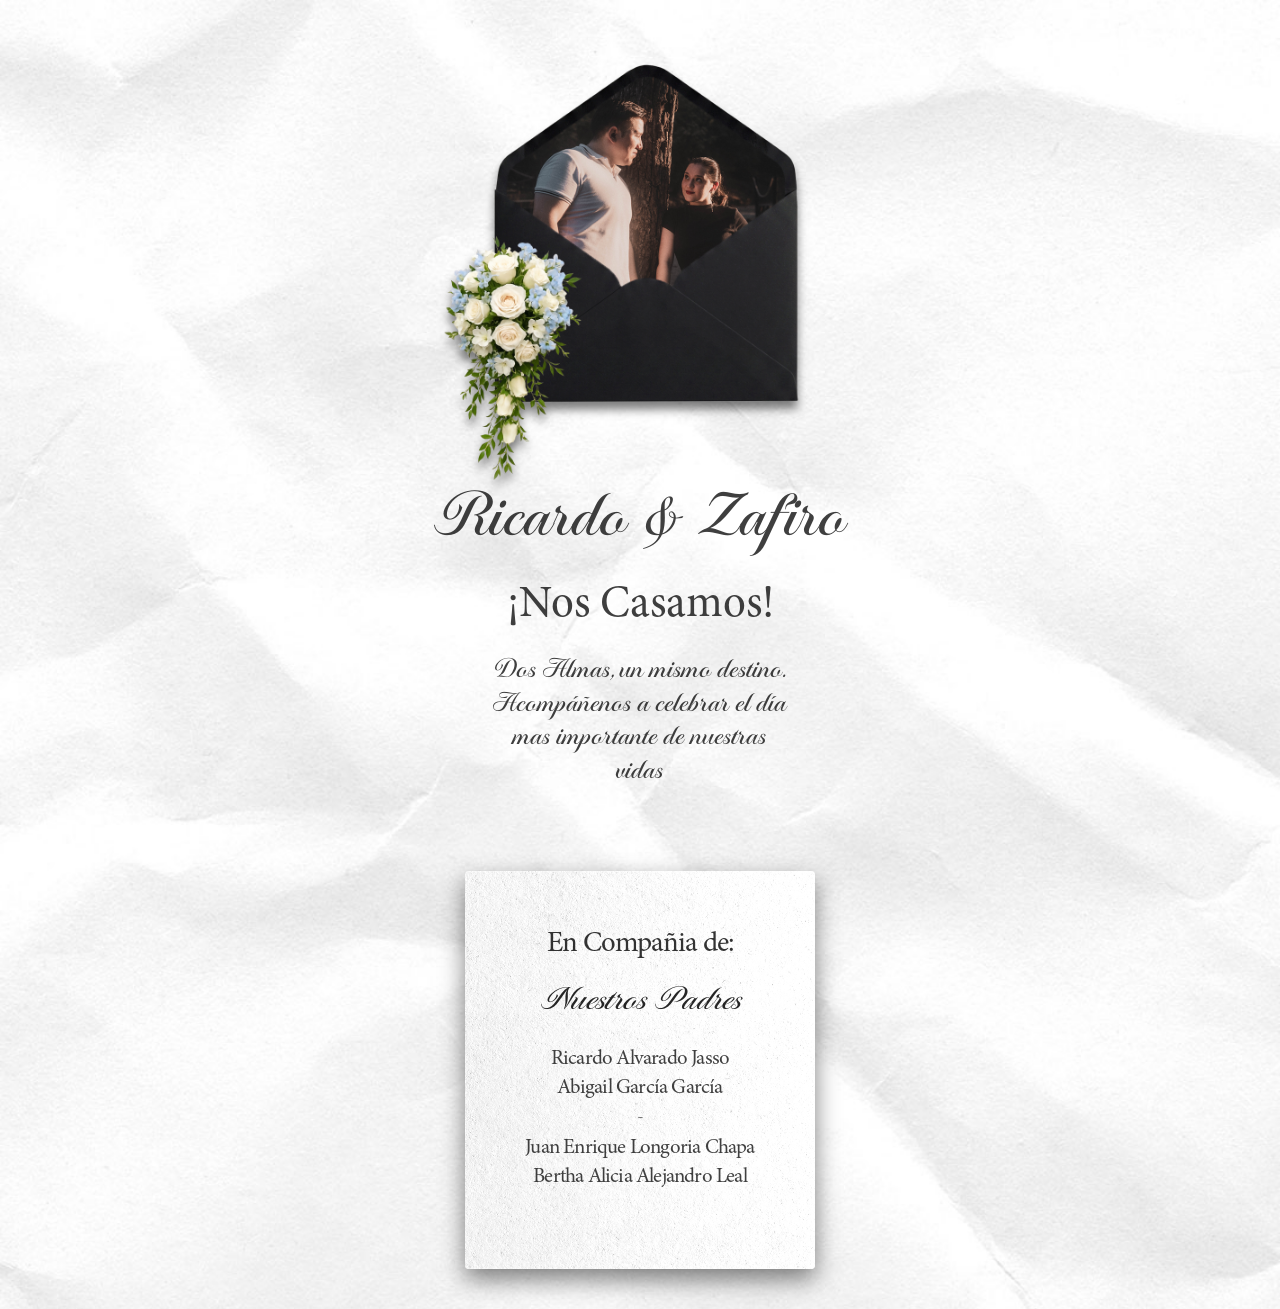
==== invitation.html @ c0afb512 "Made the page private" ====
<!DOCTYPE html>
<html lang="es">
<head>
    <meta charset="UTF-8">
    <meta name="viewport" content="width=device-width, initial-scale=1.0">
    <meta name="robots" content="noindex, nofollow">
    <title>Ricardo & Zafiro | ¡Nos Casamos!</title>
    <link rel="preconnect" href="https://fonts.googleapis.com">
    <link rel="preconnect" href="https://fonts.gstatic.com" crossorigin>
    <link href="https://fonts.googleapis.com/css2?family=Great+Vibes&family=Montserrat:wght@300;400;600&family=Playfair+Display:ital,wght@0,400;0,600;1,400&display=swap" rel="stylesheet">
    <link rel="stylesheet" href="css/style.css">
</head>
<body>

    <!-- Intro -->
    <header class="hero-section">
		<img src="assets/01_envelope.png" alt="Invitación Ricardo y Zafiro" class="envelope-img">
        </header>

    <section class="intro-section">
        <h1 class="script-title">Ricardo & Zafiro</h1>
        <h2 class="serif-subtitle">¡Nos Casamos!</h2>
        <p class="body-text">Dos Almas, un mismo destino.<br>Acompáñenos a celebrar el día<br> mas importante de nuestras<br> vidas</p>
    </section>

    <!-- Padres -->
    <div class="info-card">
        <span class="card-intro">En Compañia de:</span>
        <h3 class="card-parents-heading">Nuestros Padres</h3>
        
        <p class="card-parents-names">
            Ricardo Alvarado Jasso<br>
            Abigail García García
        </p>
        
        <div class="card-divider">-</div>
        
        <p class="card-parents-names">
            Juan Enrique Longoria Chapa<br>
            Bertha Alicia Alejandro Leal
        </p>
    </div>

</body>
</html>
---- css/style.css ----
@charset "utf-8";
/* CSS Document */
/* --- CUSTOM FONT DECLARATIONS --- */
@font-face {
    font-family: 'WeddingRegular';
    src: url('../fonts/MinionPro-Regular.otf') format('opentype');
    font-weight: normal;
    font-style: normal;
}

@font-face {
    font-family: 'WeddingCursive';
    src: url('../fonts/Runethia.otf') format('opentype');
    font-weight: normal;
    font-style: normal;
}
/* --- 1. GLOBAL RESET & BASE STYLES --- */
* {
    margin: 0;
    padding: 0;
    box-sizing: border-box;
}

body {
    /* Fallback color matching the bottom of your texture, just in case the text goes longer than 9600px */
    background-color: #f9f9f9; 
    
    /* The path to your massive texture image */
    background-image: url('../assets/bg-texture.jpg'); 
    
    /* Starts the image at the very top center of the screen */
    background-position: top center; 
    
    /* Prevents the image from tiling */
    background-repeat: no-repeat;
    
    /* CRUCIAL: Forces the image to exactly match the width of the phone/browser, letting the 9600px height scale proportionally down the page */
    background-size: 100% auto; 
    
    color: #000000;
    font-family: 'Montserrat', sans-serif;
    -webkit-font-smoothing: antialiased;
    -moz-osx-font-smoothing: grayscale;
    line-height: 1.6;
    overflow-x: hidden;
}

/* --- 2. TYPOGRAPHY HOOKS --- */
.script-title { /* Ricardo & Zafiro */
    font-family: 'WeddingCursive', cursive;
	/* 1. FLUID TYPOGRAPHY: Minimum 1.8rem for mobile, hits ~3.5rem on standard screens, maxes at 4.5rem */
    font-size: clamp(3rem, 5.5vw, 3.5rem);
    /* 2. FORCE SINGLE LINE: Prevents wrapping */
    white-space: nowrap;
    font-weight: 400;
    text-align: center;
    margin-top: -10px;
    margin-bottom: 5px;
	/* Layering safety: ensures the text stays on top of the image container */
    position: relative;
    z-index: 10;
	opacity: 0.75;
}

.serif-subtitle { /* Nos casamos */
    font-family: 'WeddingRegular', serif;
	/* FLUID TYPOGRAPHY: Minimum 1.2rem for mobile, hits ~2.8rem on standard screens, maxes at 3.8rem */
    font-size: clamp(2.3rem, 4.4vw, 2.8rem);
    /* FORCE SINGLE LINE */
    white-space: nowrap;
    font-style: normal;
    font-weight: 400;
    text-align: center;
	margin-top: -5px;
    margin-bottom: 15px;
	opacity: 0.75;
}

.body-text { /* Frase */
    font-family: 'WeddingCursive', cursive;
    
    /* FLUID TYPOGRAPHY: Minimum 1rem for mobile, hits ~1.5rem on standard screens, maxes at 2rem */
    font-size: clamp(1.5rem, 2.4vw, 1.5rem);
    font-weight: 300;
    text-align: center;
    max-width: 90%;
    margin: 0 auto 20px auto;
    opacity: 0.75;
    
    /* Controls the vertical space between your jump lines */
    line-height: 1.4; 
}

/* --- 3. HERO SECTION & ENVELOPE STYLES --- */
.hero-section {
    width: 100%;
    display: flex;
    justify-content: center; /* Centers the image horizontally */
    align-items: center;
    padding-top: 40px;      /* Gives it some breathing room from the top of the screen */
    padding-bottom: 0px;
}


.envelope-img {
    width: 100%;             /* Keeps it perfectly proportional on mobile screens */
    max-width: 450px;       /* Prevents it from getting too massive on desktop screens */
    height: auto;           /* Maintains the aspect ratio so it doesn't distort */
    display: block;
    
    /* Subtle shadow to give it depth against your textured background */
    filter: drop-shadow(0px 8px 5px rgba(0, 0, 0, .50)); 
}

/* --- 4. DETAILS CARD STYLES --- */
.info-card {
    /* 1. RESPONSIVE BINDING & CEILING */
    width: 80%;
    max-width: 350px; /* Caps the width on desktop so it never upscales */
    margin: 80px auto 40px auto;
    /* 2. PROPORTIONAL SCALE DOWN: Uses the exact 693x784 image dimensions */
    aspect-ratio: 693 / 784;
    /* Layout alignment */
    display: flex;
    flex-direction: column;
    justify-content: center;
    align-items: center;
    /* Responsive padding so text has breathing room as the box shrinks */
    padding: 6%; 
    box-sizing: border-box;

    /* Background Texture Setup */
    background-image: url('../assets/text_square_01.jpg');
    background-size: cover; /* Ensures the texture fits entirely without cropping */
    background-repeat: no-repeat;
    background-position: center;
    
    /* Subtle aesthetics */
    border-radius: 4px;
    box-shadow: 0px 10px 25px rgba(0, 0, 0, .50);
}

/* "En Compañia de:" */
.card-intro {
    font-family: 'WeddingRegular', serif;
    font-size: clamp(1.7rem, 3.5vw, 1.8rem);
    white-space: nowrap;
    color: rgba(0, 0, 0, 0.8);
    margin-top: -25px;
    margin-bottom: 12px;
    letter-spacing: -1px;
}

/* "Nuestros Padres" */
.card-parents-heading {
    font-family: 'WeddingCursive', cursive;
    font-size: clamp(1.7rem, 4vw, 1.8rem);
    white-space: nowrap;
    font-weight: 400;
    font-style: italic;
    color: rgba(0, 0, 0, 0.85);
    margin-top: 0;
    margin-bottom: 18px;
}

/* The Names */
.card-parents-names {
    font-family: 'WeddingRegular', serif;
    font-size: clamp(1.2rem, 2.2vw, 1.3rem);
    white-space: nowrap;
    font-weight: 400;
    text-align: center;
    line-height: 1.4;
    color: rgba(0, 0, 0, 0.75);
    margin: 0;
    letter-spacing: -.8px;
}

/* The Subtle Divider Dash "-" */
.card-divider {
    font-family: 'WeddingRegular', serif;
    font-size: 1.2rem;
    color: rgba(0, 0, 0, 0.5);
    margin: 0px 0;
    letter-spacing: -.8px;
}
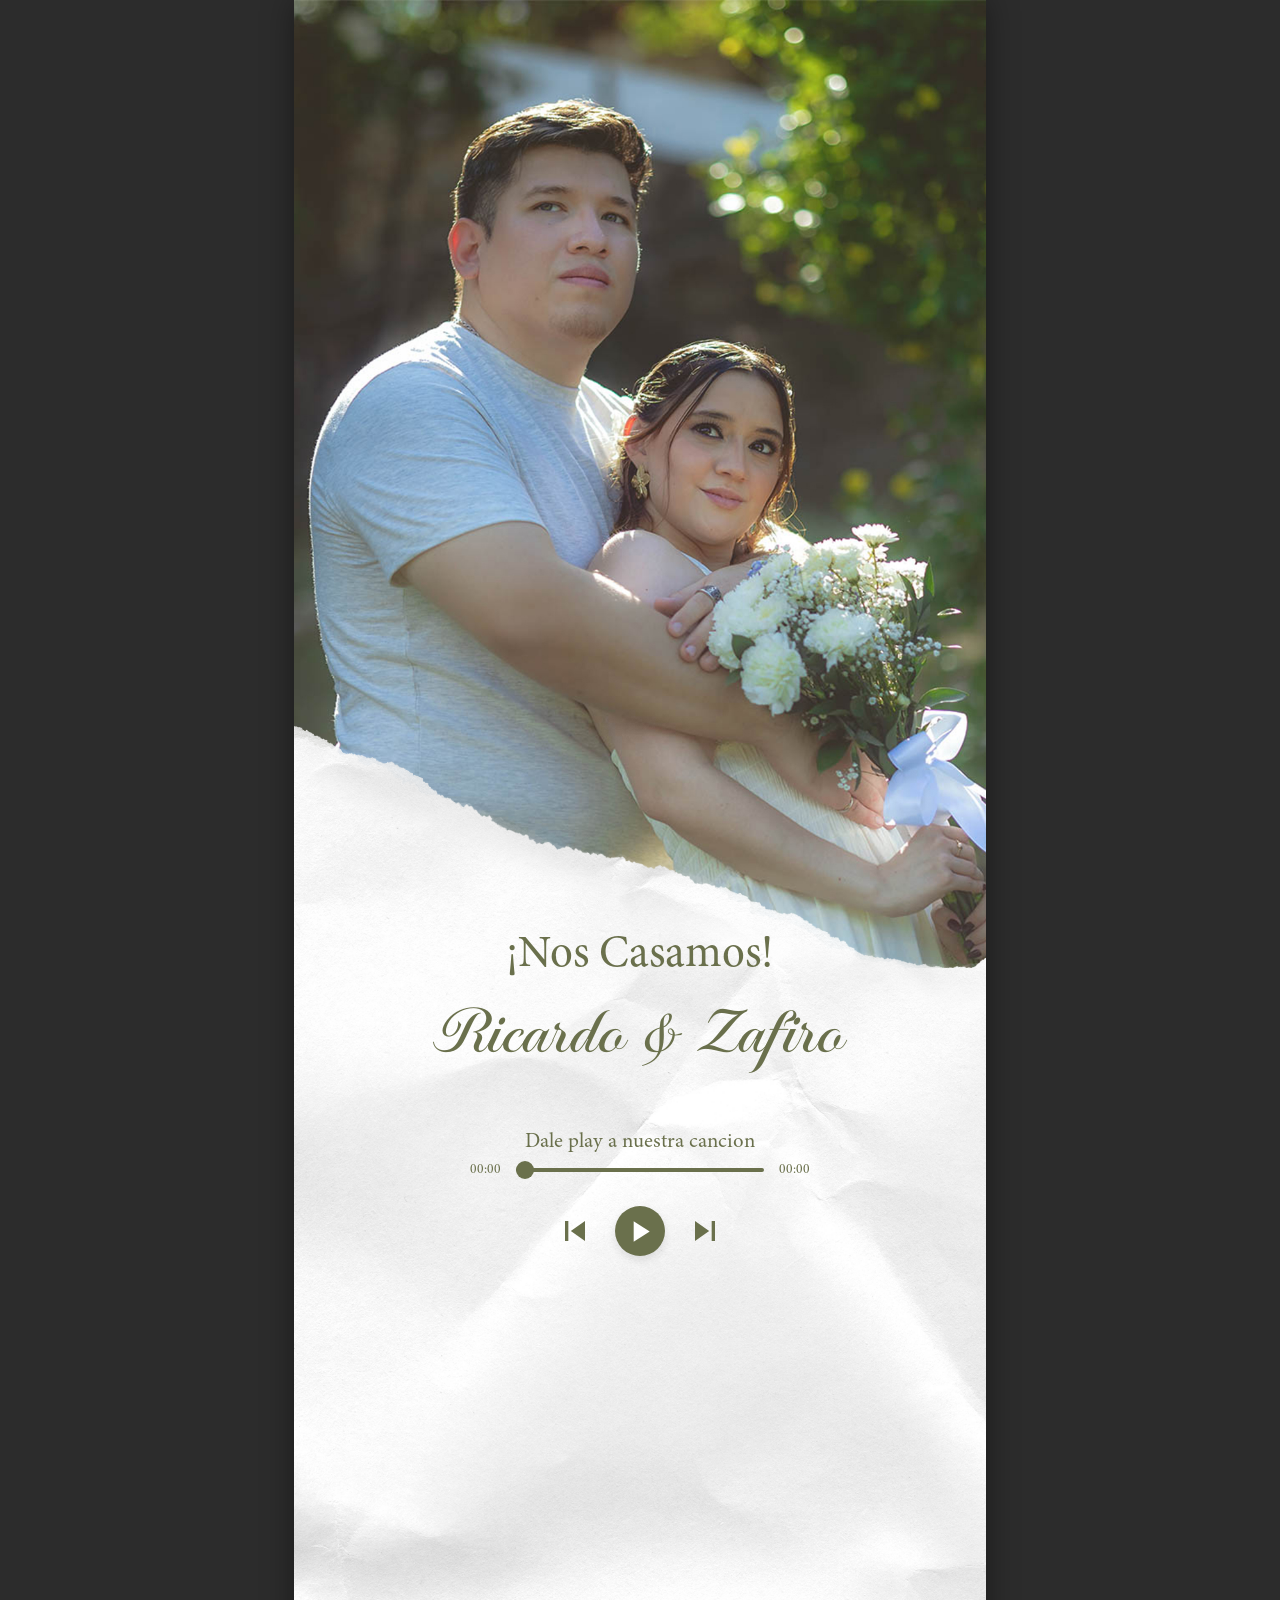
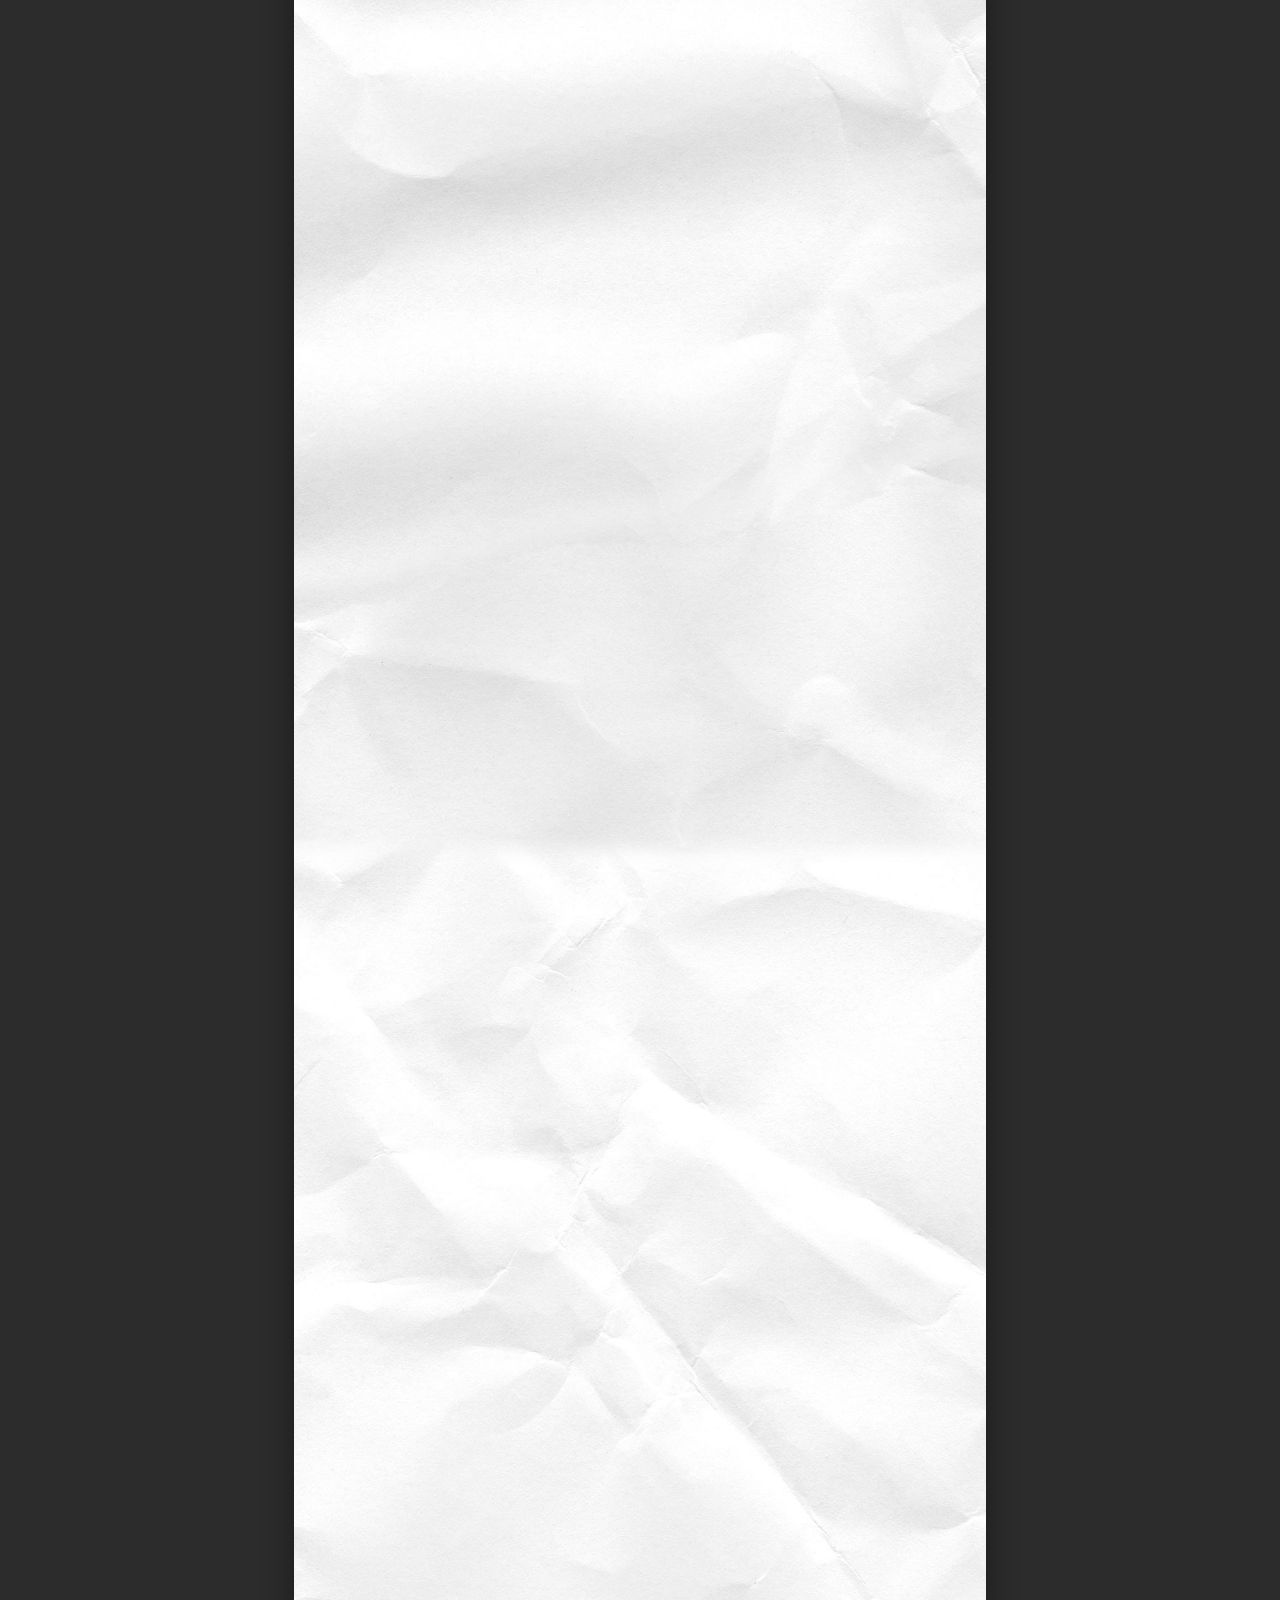
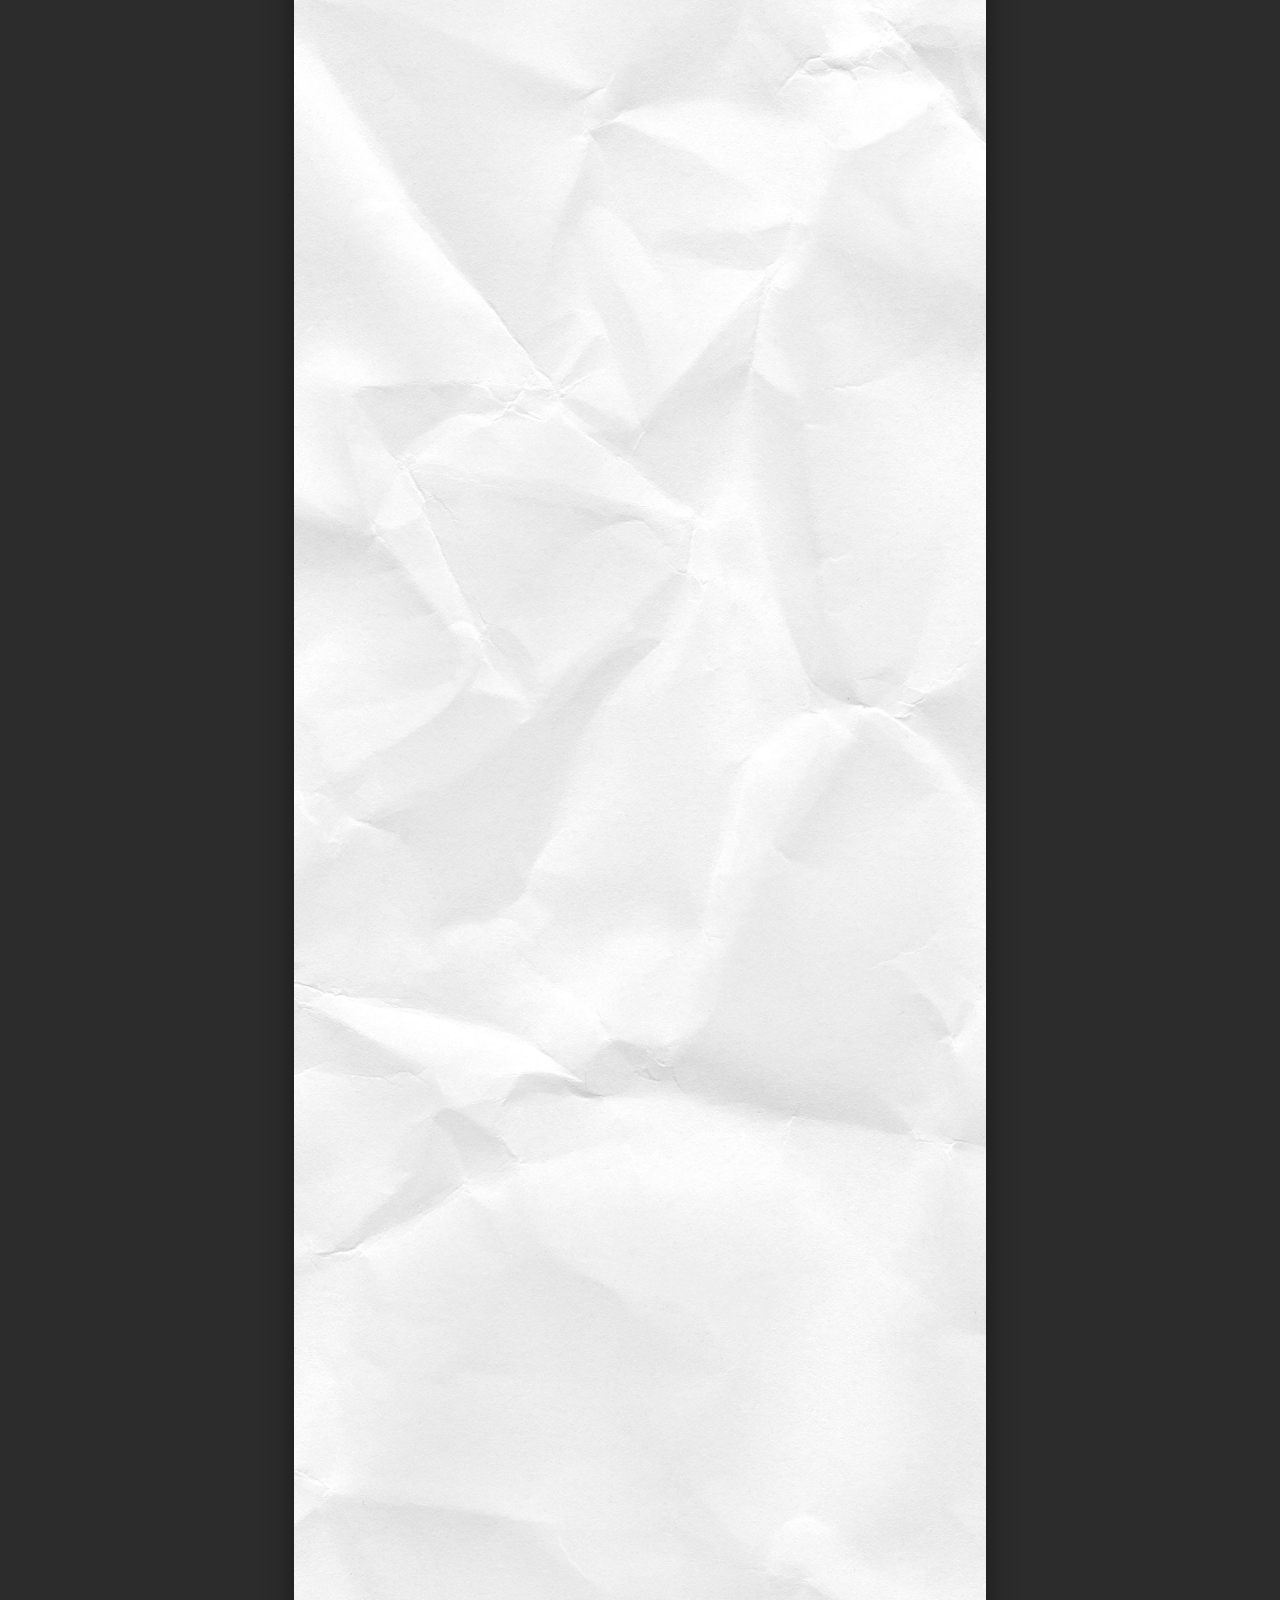
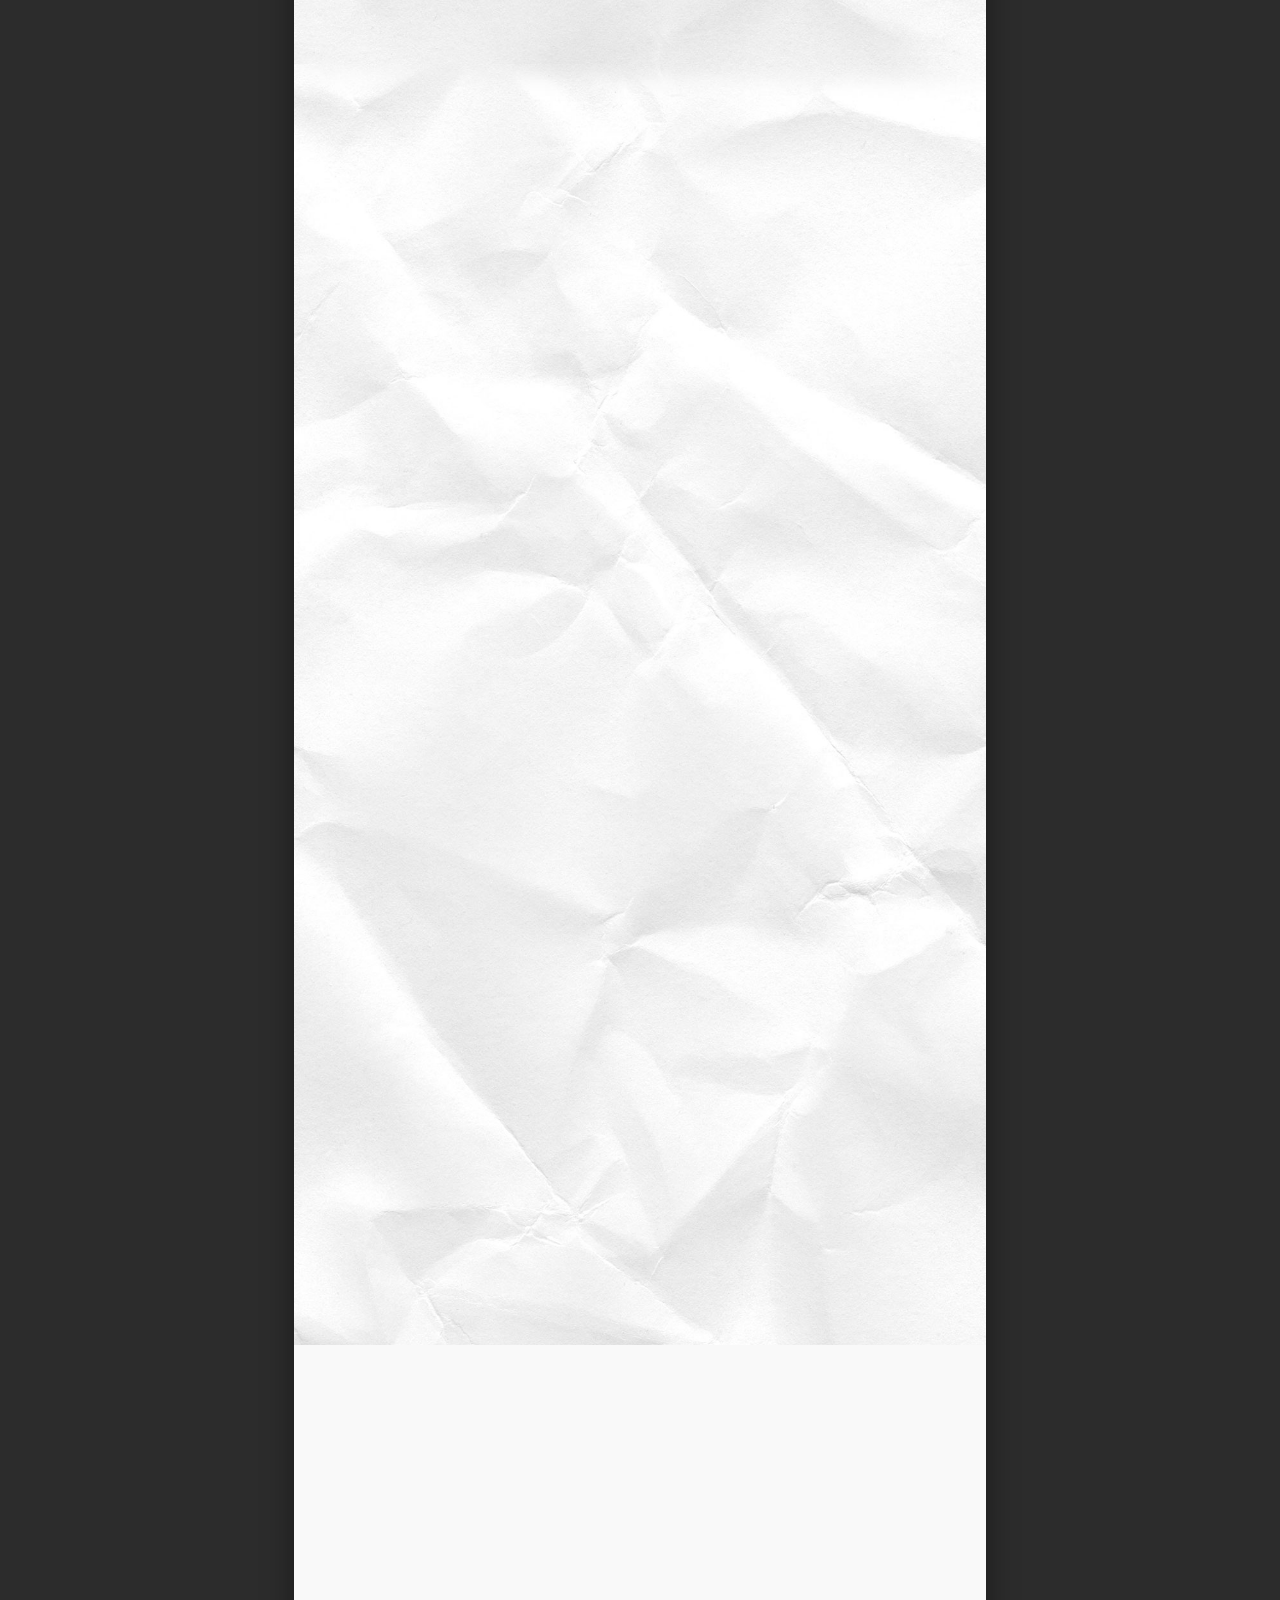
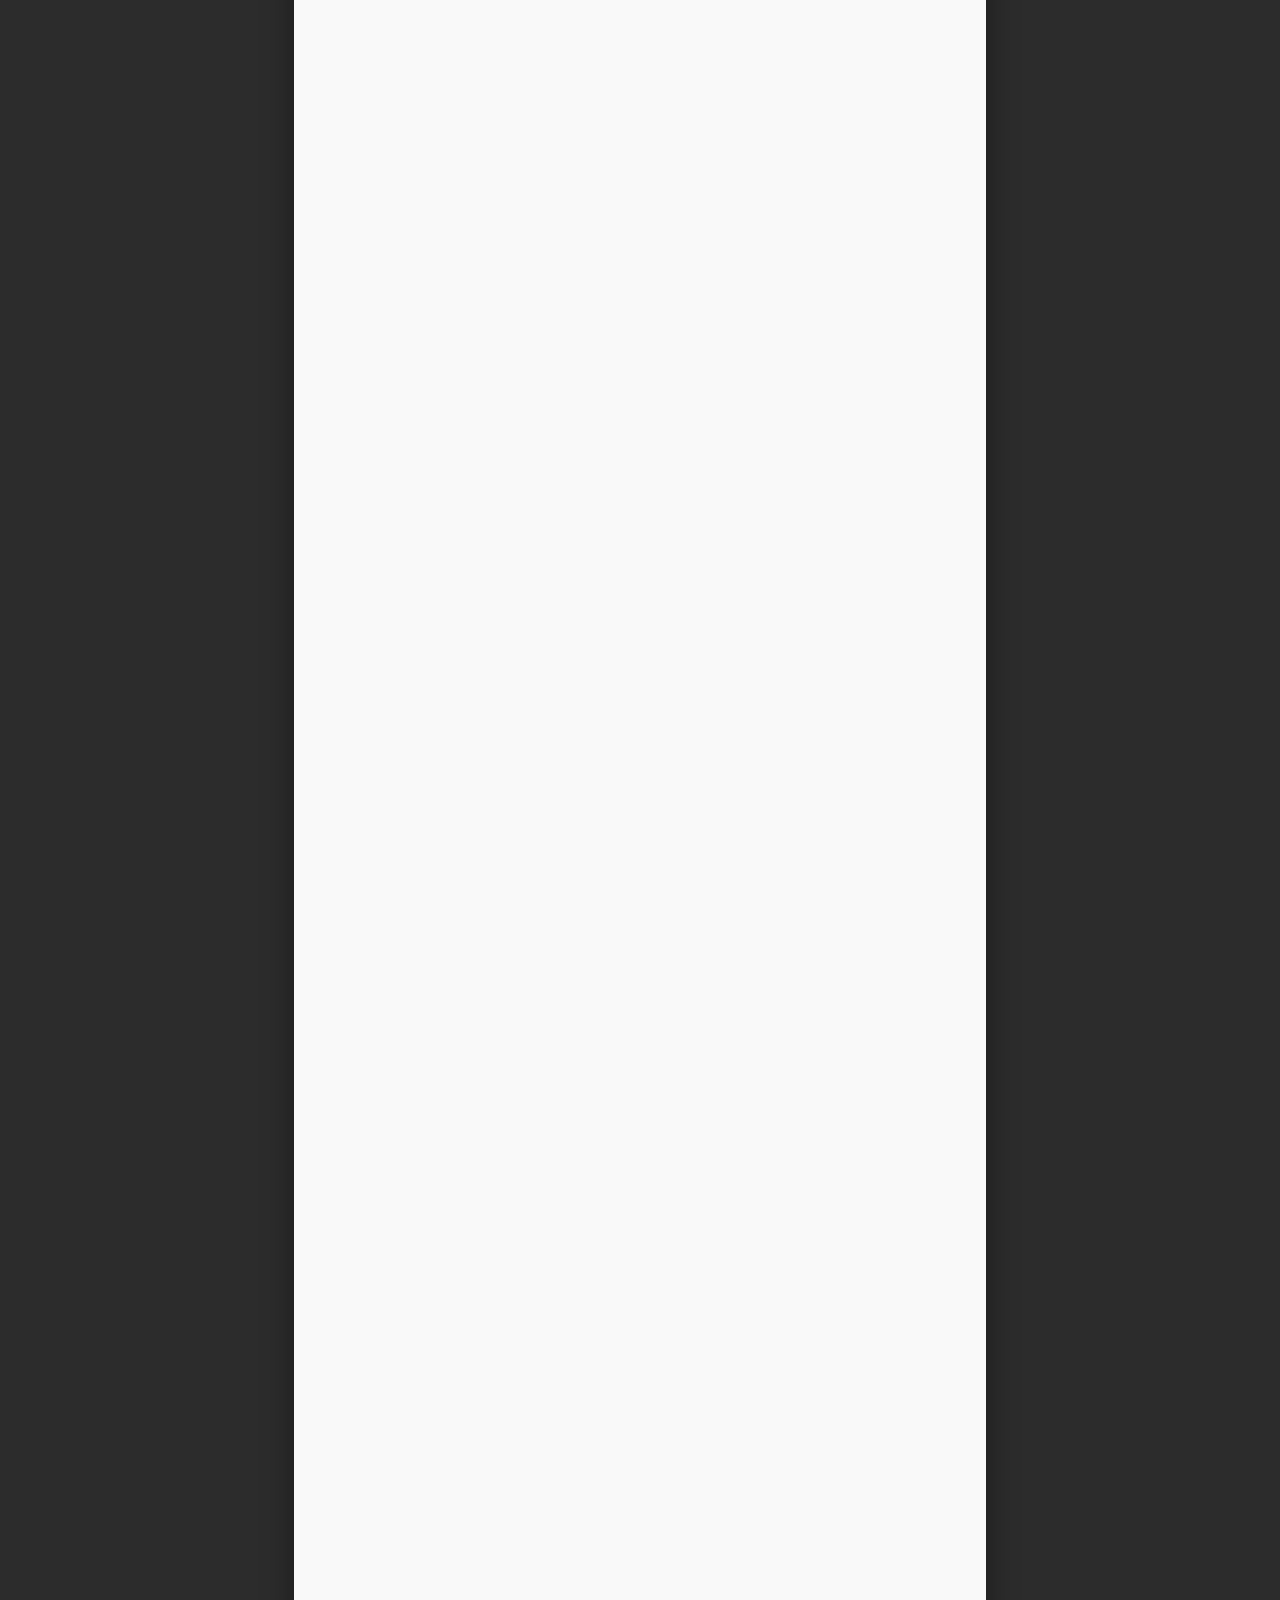
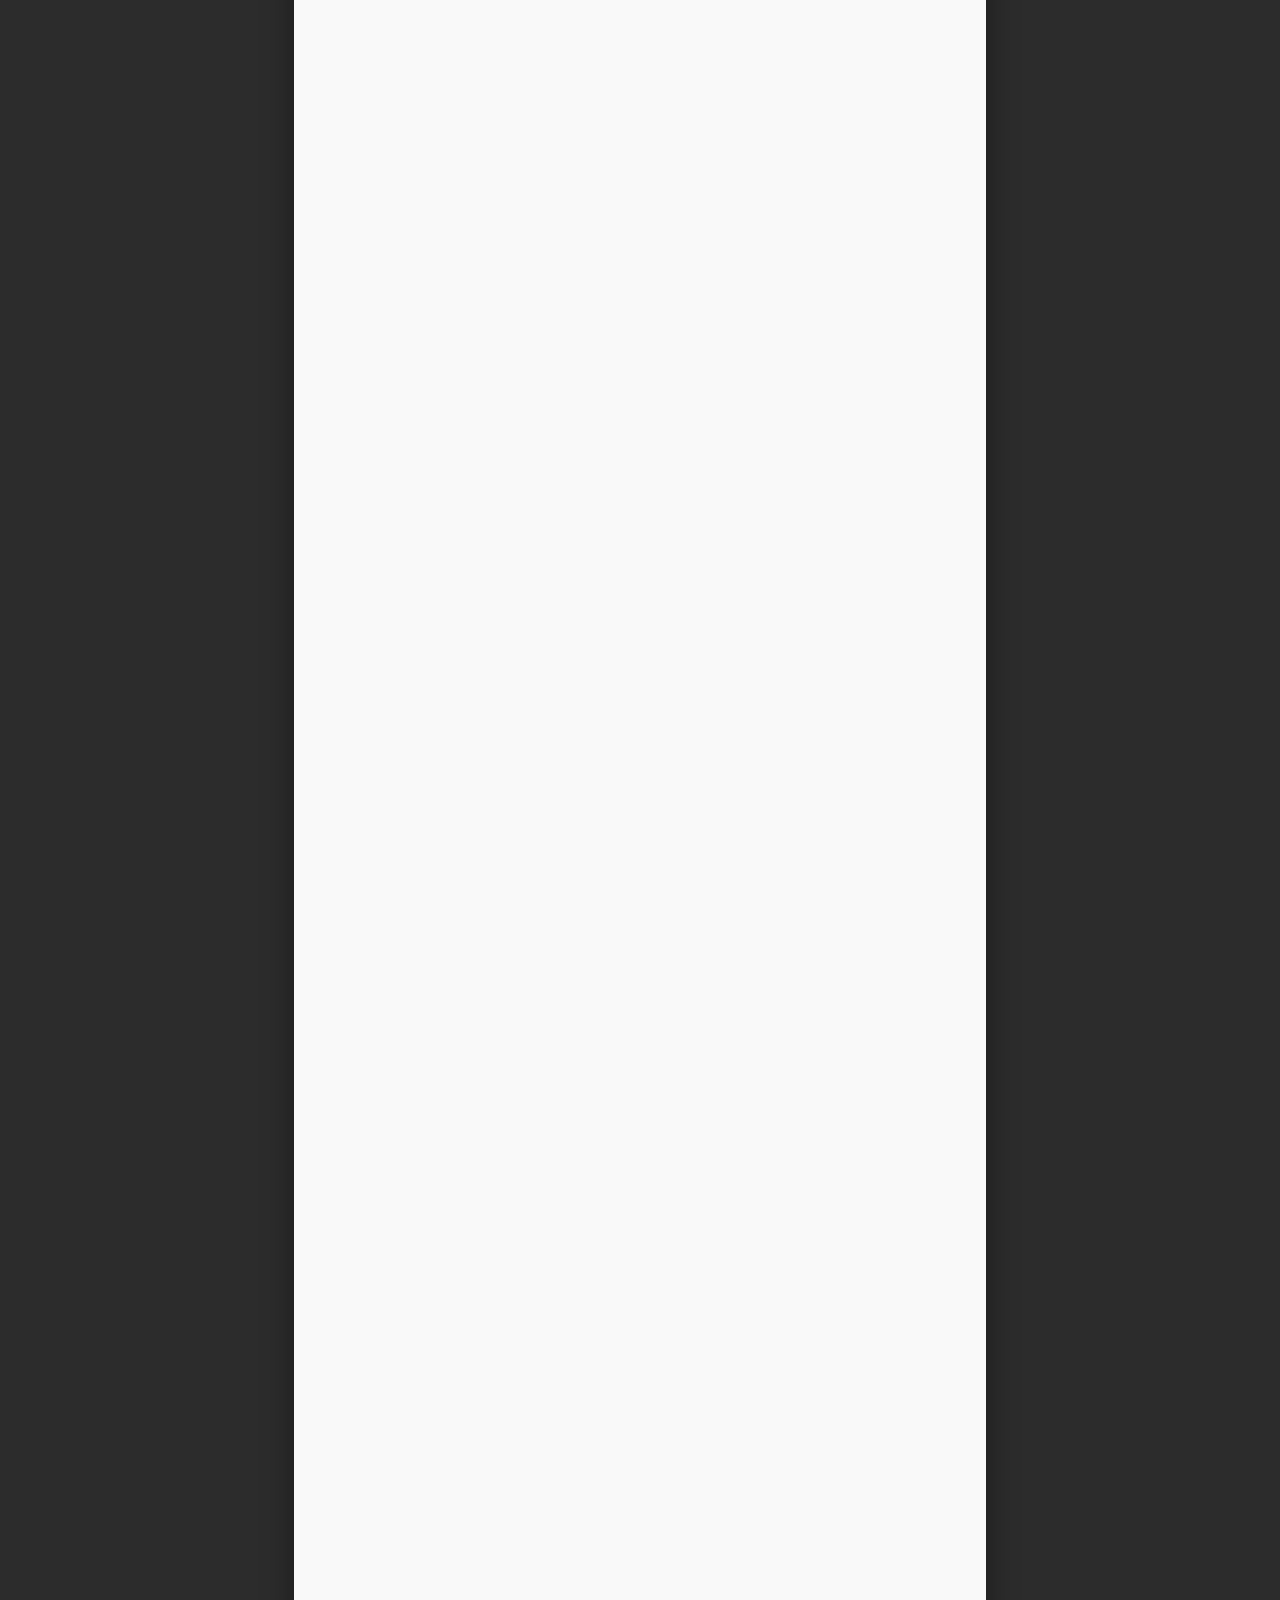
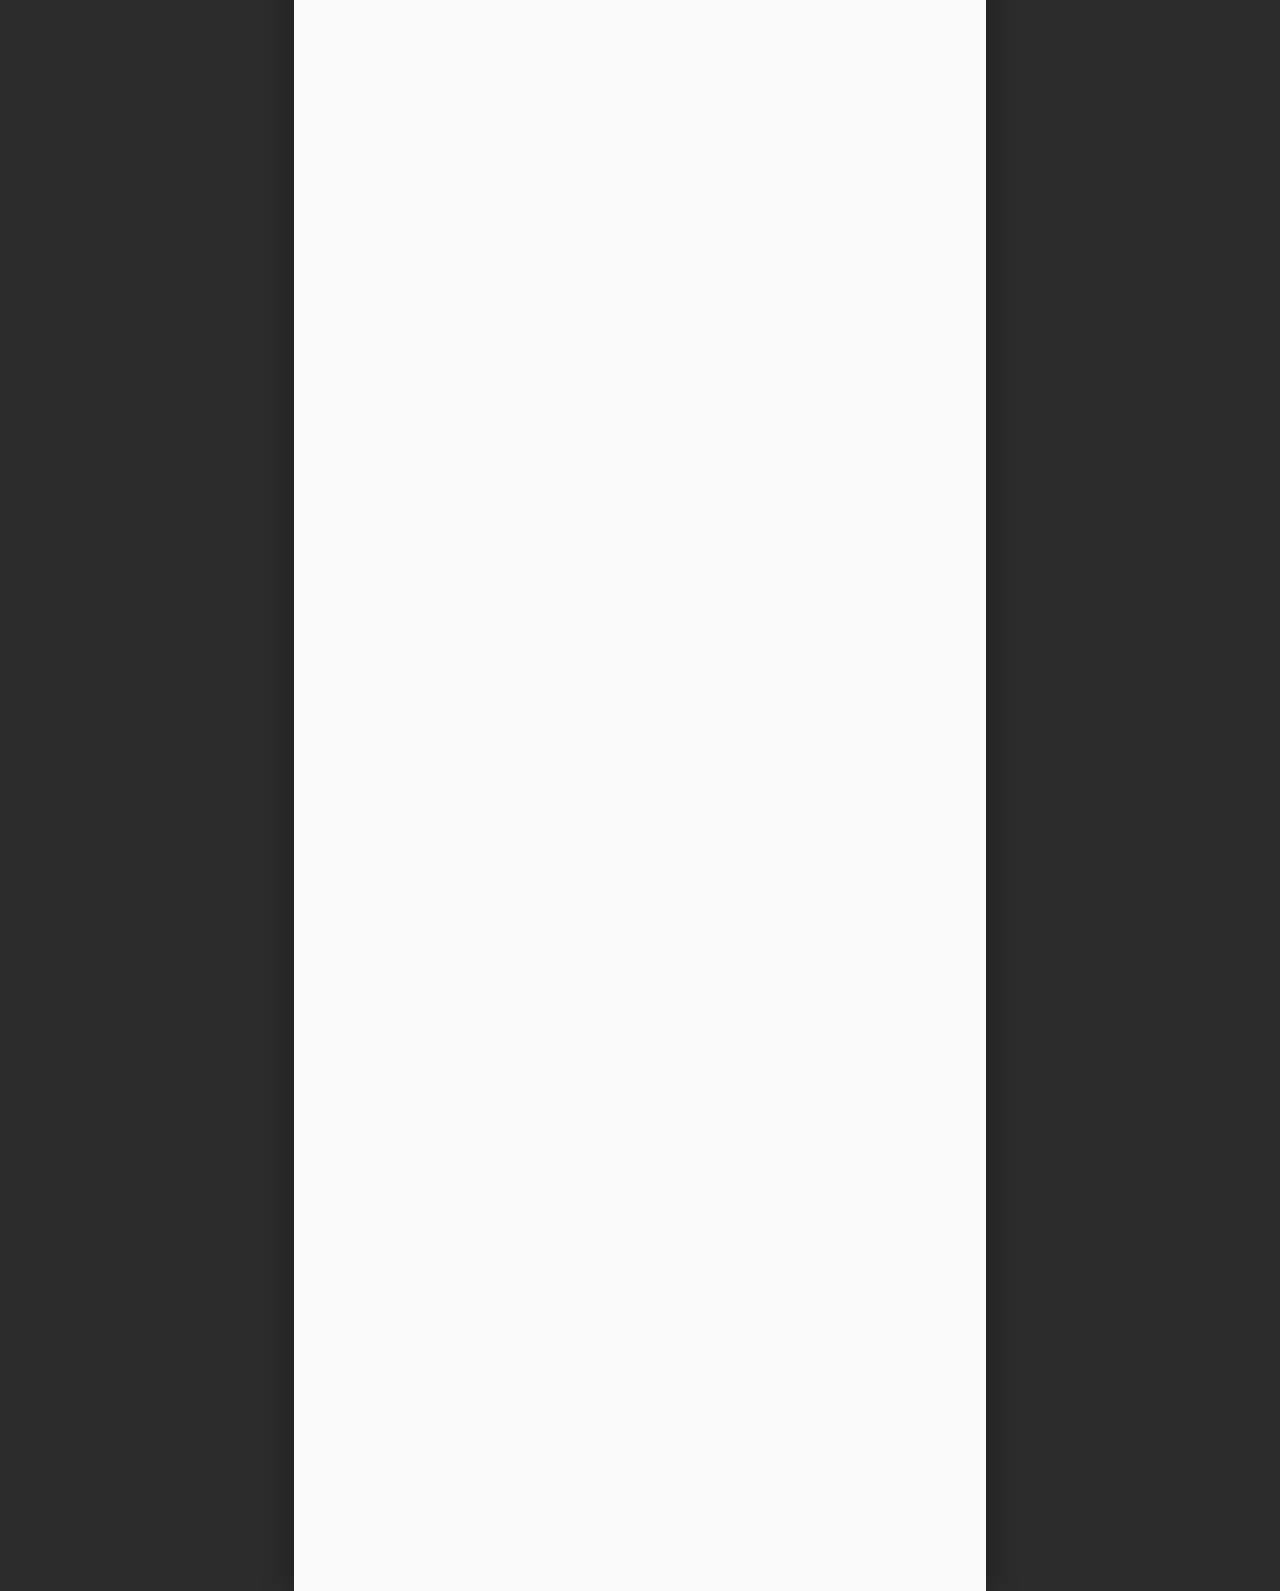
==== commit f0bd8556: "Add custom interactive music player and updated layout styles" ====
--- a/invitation.html
+++ b/invitation.html
@@ -14,32 +14,47 @@
 
     <!-- Intro -->
     <header class="hero-section">
-		<img src="assets/01_envelope.png" alt="Invitación Ricardo y Zafiro" class="envelope-img">
-        </header>
+		<img src="assets/01_US_Foto1.jpg" alt="Ricardo y Zafiro" class="usfoto-img">
+        <img src="assets/02_1st_tear.webp" class="tear-img">
+    </header>
 
     <section class="intro-section">
+        <h2 class="serif-subtitle">¡Nos Casamos!</h2>
         <h1 class="script-title">Ricardo & Zafiro</h1>
-        <h2 class="serif-subtitle">¡Nos Casamos!</h2>
-        <p class="body-text">Dos Almas, un mismo destino.<br>Acompáñenos a celebrar el día<br> mas importante de nuestras<br> vidas</p>
+        <!-- --- START MUSIC PLAYER --- -->
+        <div class="music-player">
+            <h4 class="player-title">Dale play a nuestra cancion</h4>
+            
+            <div class="progress-bar-container">
+                <span id="current-time">00:00</span>
+                <input type="range" id="seek-slider" max="100" value="0">
+                <span id="duration">00:00</span>
+            </div>
+
+            <div class="player-controls">
+                <!-- Left Icons -->
+                <span class="side-icon" id="prev-btn">
+                    <svg viewBox="0 0 24 24"><path d="M6 6h2v12H6zm3.5 6l8.5 6V6z"/></svg>
+                </span>
+                <!-- Center Play/Pause Button -->
+                <button id="play-pause-btn">
+                    <!-- Play Triangle -->
+                    <svg id="play-icon" viewBox="0 0 24 24"><path d="M8 5v14l11-7z"/></svg>
+                    <!-- Pause Bars (Hidden by default) -->
+                    <svg id="pause-icon" viewBox="0 0 24 24" style="display: none;"><path d="M6 19h4V5H6v14zm8-14v14h4V5h-4z"/></svg>
+                </button>
+                <!-- Right Icons -->
+                <span class="side-icon" id="next-btn">
+                    <svg viewBox="0 0 24 24"><path d="M6 18l8.5-6L6 6v12zM16 6v12h2V6h-2z"/></svg>
+                </span>
+            </div>
+            
+            <!-- The actual audio file (Hidden) -->
+            <!-- MAKE SURE TO CHANGE THE SRC TO YOUR ACTUAL MP3 FILE NAME -->
+            <audio id="wedding-song" src="assets/Tennessee_Whiskey.mp3" preload="metadata"></audio>
+        </div>
+        <!-- --- END MUSIC PLAYER --- -->
     </section>
-
-    <!-- Padres -->
-    <div class="info-card">
-        <span class="card-intro">En Compañia de:</span>
-        <h3 class="card-parents-heading">Nuestros Padres</h3>
-        
-        <p class="card-parents-names">
-            Ricardo Alvarado Jasso<br>
-            Abigail García García
-        </p>
-        
-        <div class="card-divider">-</div>
-        
-        <p class="card-parents-names">
-            Juan Enrique Longoria Chapa<br>
-            Bertha Alicia Alejandro Leal
-        </p>
-    </div>
-
+    <script src="js/player.js"></script>
 </body>
 </html>
--- a/css/style.css
+++ b/css/style.css
@@ -21,8 +21,24 @@
     box-sizing: border-box;
 }
 
+/* 1. The "desk" outside the invitation (visible only on desktop) */
+html {
+    /* A soft dark gray to make the bright invitation pop */
+    background-color: #2c2c2c; 
+}
+
 body {
-    /* Fallback color matching the bottom of your texture, just in case the text goes longer than 9600px */
+    /* -- NEW SIZING RESTRICTIONS -- */
+    width: 100%; 
+    max-width: 18.29cm; 
+    margin: 0 auto; 
+    min-height: 11191px; 
+    padding: 0;
+    /* Adds a sleek drop-shadow behind the invitation on desktop */
+    box-shadow: 0 0 30px rgba(0, 0, 0, 0.4); 
+
+    /* -- YOUR EXISTING STYLES -- */
+    /* Fallback color matching the bottom of your texture */
     background-color: #f9f9f9; 
     
     /* The path to your massive texture image */
@@ -34,7 +50,7 @@
     /* Prevents the image from tiling */
     background-repeat: no-repeat;
     
-    /* CRUCIAL: Forces the image to exactly match the width of the phone/browser, letting the 9600px height scale proportionally down the page */
+    /* CRUCIAL: Forces the image to exactly match the width, scaling the height */
     background-size: 100% auto; 
     
     color: #000000;
@@ -43,8 +59,25 @@
     -moz-osx-font-smoothing: grayscale;
     line-height: 1.6;
     overflow-x: hidden;
-}
-
+    position: relative;
+}
+
+.intro-section{
+    /* Breaks the text out of the normal layout */
+    position: absolute; 
+    
+    /* THE MAGIC NUMBER: Pushes the text exactly X pixels from the top of the page */
+    top: 925px; 
+    
+    /* Centers the block cleanly inside your 18.29cm layout */
+    left: 0;
+    width: 100%;
+    text-align: center;
+    color: #6a704c;
+    
+    /* Forces the text to render on top of the images */
+    z-index: 10; 
+}
 /* --- 2. TYPOGRAPHY HOOKS --- */
 .script-title { /* Ricardo & Zafiro */
     font-family: 'WeddingCursive', cursive;
@@ -59,7 +92,6 @@
 	/* Layering safety: ensures the text stays on top of the image container */
     position: relative;
     z-index: 10;
-	opacity: 0.75;
 }
 
 .serif-subtitle { /* Nos casamos */
@@ -73,114 +105,125 @@
     text-align: center;
 	margin-top: -5px;
     margin-bottom: 15px;
-	opacity: 0.75;
-}
-
-.body-text { /* Frase */
-    font-family: 'WeddingCursive', cursive;
-    
-    /* FLUID TYPOGRAPHY: Minimum 1rem for mobile, hits ~1.5rem on standard screens, maxes at 2rem */
-    font-size: clamp(1.5rem, 2.4vw, 1.5rem);
-    font-weight: 300;
-    text-align: center;
-    max-width: 90%;
-    margin: 0 auto 20px auto;
-    opacity: 0.75;
-    
-    /* Controls the vertical space between your jump lines */
-    line-height: 1.4; 
-}
-
+}
+
+.usfoto-img {
+    width: 100%; /* Forces the image to span the full 18.29cm width cleanly */
+    max-width: 100%;
+    height: auto;
+    display: block;
+    margin-top: 0; /* Forces the top of the photo to touch the absolute top edge */
+    padding-top: 0;
+    /* CRITICAL FOR OVERLAP: Creates a stacking context */
+    position: relative; 
+    /* Ensure this sits behind the overlap image */
+    z-index: 1;
+}  
 /* --- 3. HERO SECTION & ENVELOPE STYLES --- */
-.hero-section {
+.tear-img {
     width: 100%;
-    display: flex;
-    justify-content: center; /* Centers the image horizontally */
-    align-items: center;
-    padding-top: 40px;      /* Gives it some breathing room from the top of the screen */
-    padding-bottom: 0px;
-}
-
-
-.envelope-img {
-    width: 100%;             /* Keeps it perfectly proportional on mobile screens */
-    max-width: 450px;       /* Prevents it from getting too massive on desktop screens */
-    height: auto;           /* Maintains the aspect ratio so it doesn't distort */
+    max-width: 100%;
+    height: auto;
     display: block;
     
-    /* Subtle shadow to give it depth against your textured background */
-    filter: drop-shadow(0px 8px 5px rgba(0, 0, 0, .50)); 
-}
-
-/* --- 4. DETAILS CARD STYLES --- */
-.info-card {
-    /* 1. RESPONSIVE BINDING & CEILING */
-    width: 80%;
-    max-width: 350px; /* Caps the width on desktop so it never upscales */
-    margin: 80px auto 40px auto;
-    /* 2. PROPORTIONAL SCALE DOWN: Uses the exact 693x784 image dimensions */
-    aspect-ratio: 693 / 784;
-    /* Layout alignment */
-    display: flex;
-    flex-direction: column;
+    /* Keeps it in normal bounds, but pulls it UP by 100px */
+    margin-top: -250px; 
+    
+    /* Position relative allows z-index to place it IN FRONT */
+    position: relative; 
+    z-index: 2;
+} 
+
+/* --- MUSIC PLAYER STYLES --- */
+.music-player {
+    margin-top: 40px; /* Space between paragraph and player */
+    color: #6a704c; /* Olive green */
+    font-family: 'WeddingRegular', serif;
+}
+
+.player-title {
+    font-size: 1.3rem;
+    font-weight: 500;
+    margin-bottom: 0px;
+}
+
+/* The Timer and Progress Bar Row */
+.progress-bar-container {
+    display: flex;
+    align-items: center;
     justify-content: center;
-    align-items: center;
-    /* Responsive padding so text has breathing room as the box shrinks */
-    padding: 6%; 
-    box-sizing: border-box;
-
-    /* Background Texture Setup */
-    background-image: url('../assets/text_square_01.jpg');
-    background-size: cover; /* Ensures the texture fits entirely without cropping */
-    background-repeat: no-repeat;
-    background-position: center;
-    
-    /* Subtle aesthetics */
-    border-radius: 4px;
-    box-shadow: 0px 10px 25px rgba(0, 0, 0, .50);
-}
-
-/* "En Compañia de:" */
-.card-intro {
-    font-family: 'WeddingRegular', serif;
-    font-size: clamp(1.7rem, 3.5vw, 1.8rem);
-    white-space: nowrap;
-    color: rgba(0, 0, 0, 0.8);
-    margin-top: -25px;
-    margin-bottom: 12px;
-    letter-spacing: -1px;
-}
-
-/* "Nuestros Padres" */
-.card-parents-heading {
-    font-family: 'WeddingCursive', cursive;
-    font-size: clamp(1.7rem, 4vw, 1.8rem);
-    white-space: nowrap;
-    font-weight: 400;
-    font-style: italic;
-    color: rgba(0, 0, 0, 0.85);
-    margin-top: 0;
-    margin-bottom: 18px;
-}
-
-/* The Names */
-.card-parents-names {
-    font-family: 'WeddingRegular', serif;
-    font-size: clamp(1.2rem, 2.2vw, 1.3rem);
-    white-space: nowrap;
-    font-weight: 400;
-    text-align: center;
-    line-height: 1.4;
-    color: rgba(0, 0, 0, 0.75);
-    margin: 0;
-    letter-spacing: -.8px;
-}
-
-/* The Subtle Divider Dash "-" */
-.card-divider {
-    font-family: 'WeddingRegular', serif;
+    gap: 15px;
+    width: 75%;
+    max-width: 400px;
+    padding: 0 30px;
+    margin: 0 auto 25px auto;
+    font-size: 0.85rem;
+}
+
+/* Custom Range Slider (The Bar) */
+#seek-slider {
+    width: 100%;
+    -webkit-appearance: none;
+    appearance: none;
+    height: 4px;
+    border-radius: 5px;
+    background: #6a704c;
+    outline: none;
+    cursor: pointer;
+    border: none;
+}
+
+/* The Draggable Dot */
+#seek-slider::-webkit-slider-thumb {
+    -webkit-appearance: none;
+    appearance: none;
+    width: 18px;
+    height: 18px;
+    border-radius: 50%;
+    background: #6a704c; /* Green dot */
+    cursor: pointer;
+}
+
+/* The Controls Row */
+.player-controls {
+    display: flex;
+    justify-content: center;
+    align-items: center;
+    gap: 20px;
+}
+
+/* Side Icons (Prev/Next/Shuffle) */
+.side-icon {
+    display: flex;
+    align-items: center;
     font-size: 1.2rem;
-    color: rgba(0, 0, 0, 0.5);
-    margin: 0px 0;
-    letter-spacing: -.8px;
-}
+    color: #6a704c;
+}
+.side-icon svg {
+    width: 40px;
+    height: 40px;
+    fill: currentColor;
+    cursor: pointer;
+}
+
+/* The Big Play/Pause Circle */
+#play-pause-btn {
+    background-color: #6a704c;
+    color: white;
+    border: none;
+    border-radius: 50%;
+    width: 50px;
+    height: 50px;
+    display: flex;
+    justify-content: center;
+    align-items: center;
+    cursor: pointer;
+    box-shadow: 0 4px 10px rgba(0,0,0,0.1);
+}
+
+#play-pause-btn svg {
+    width: 35px;
+    height: 35px;
+    fill: white;
+}
+
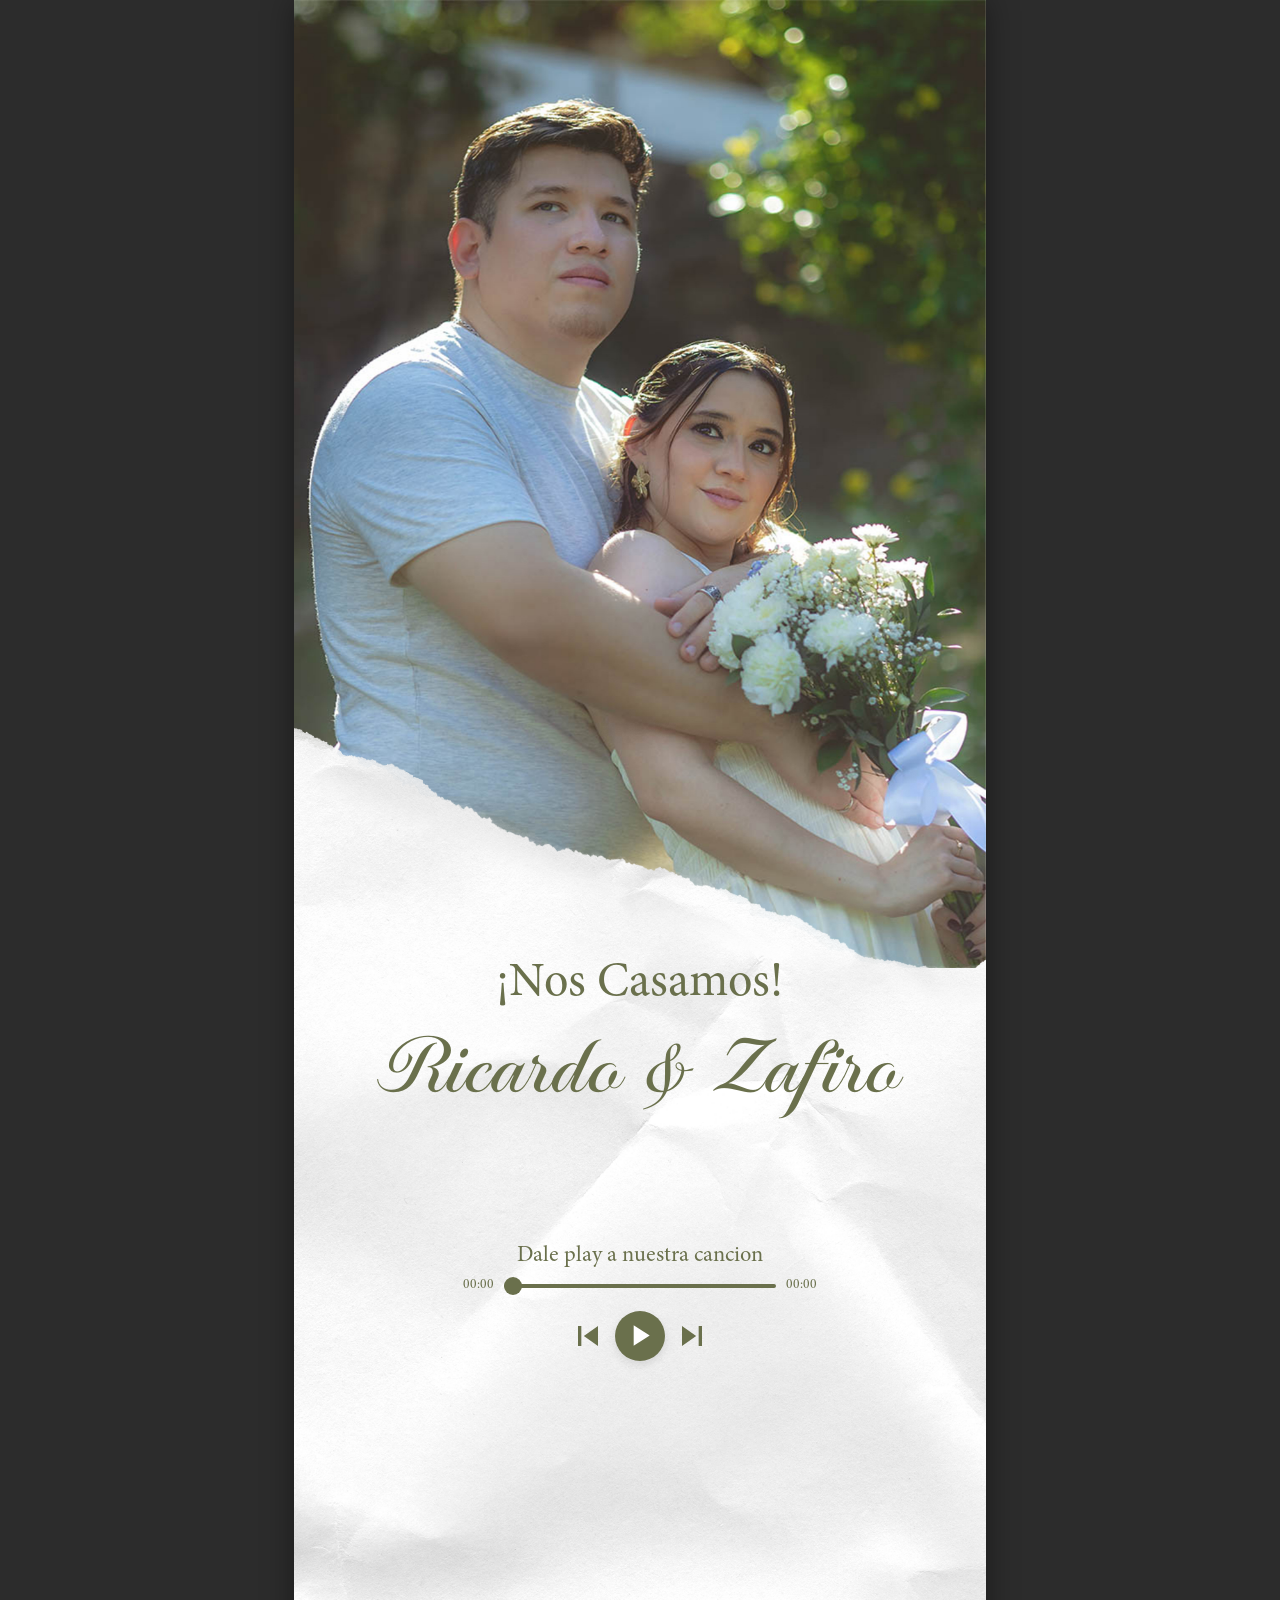
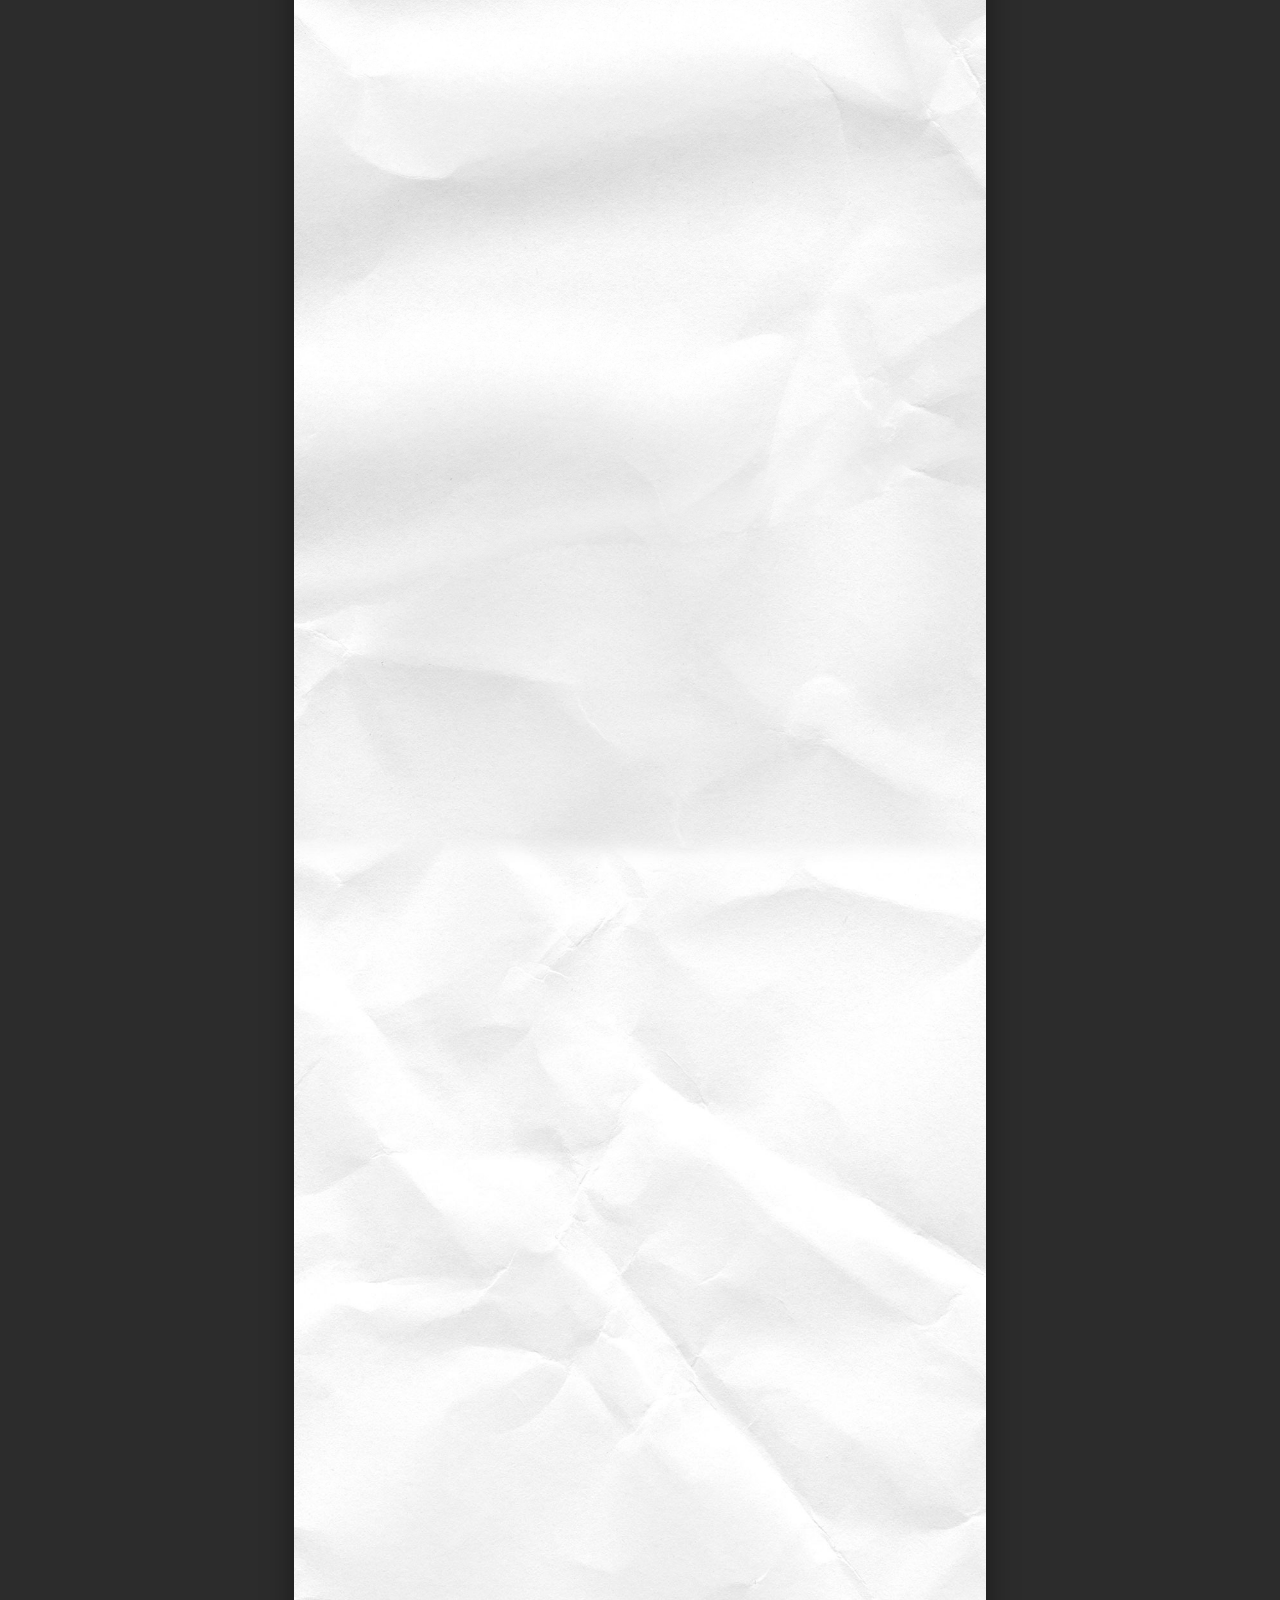
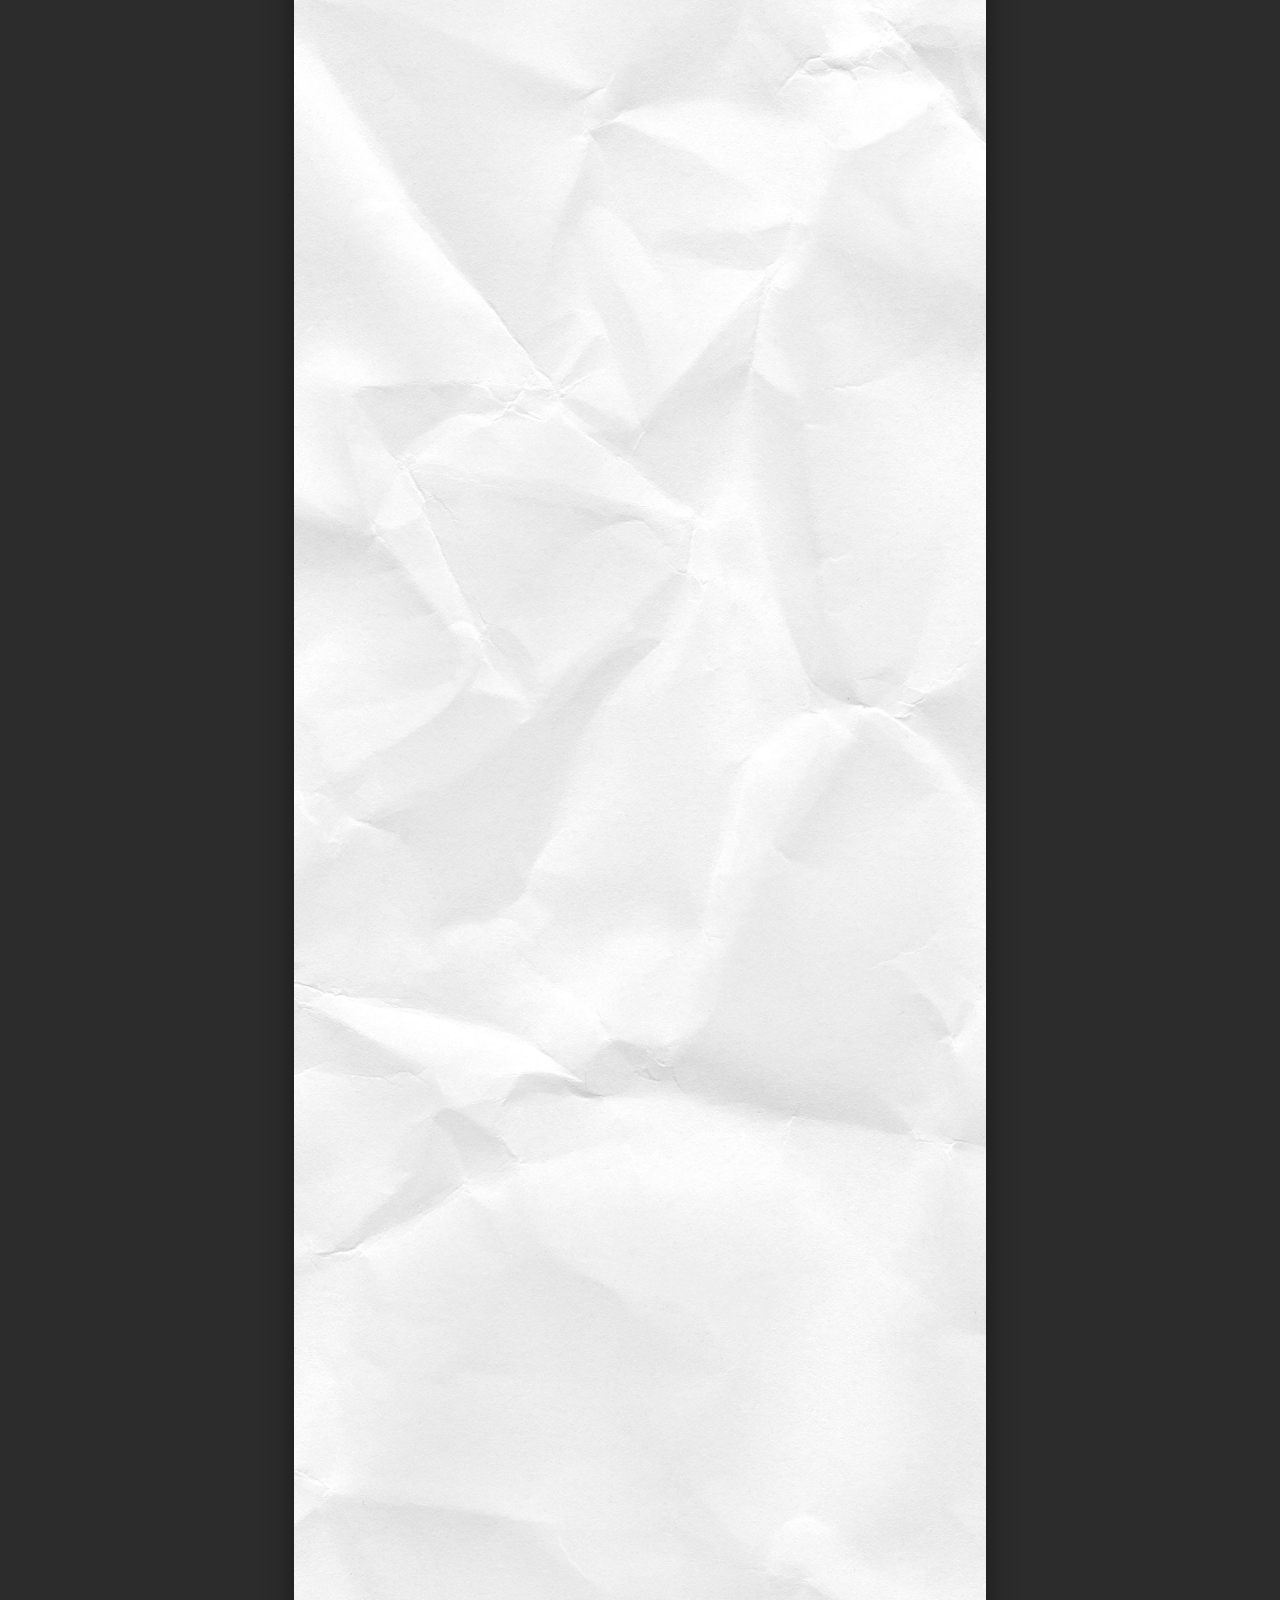
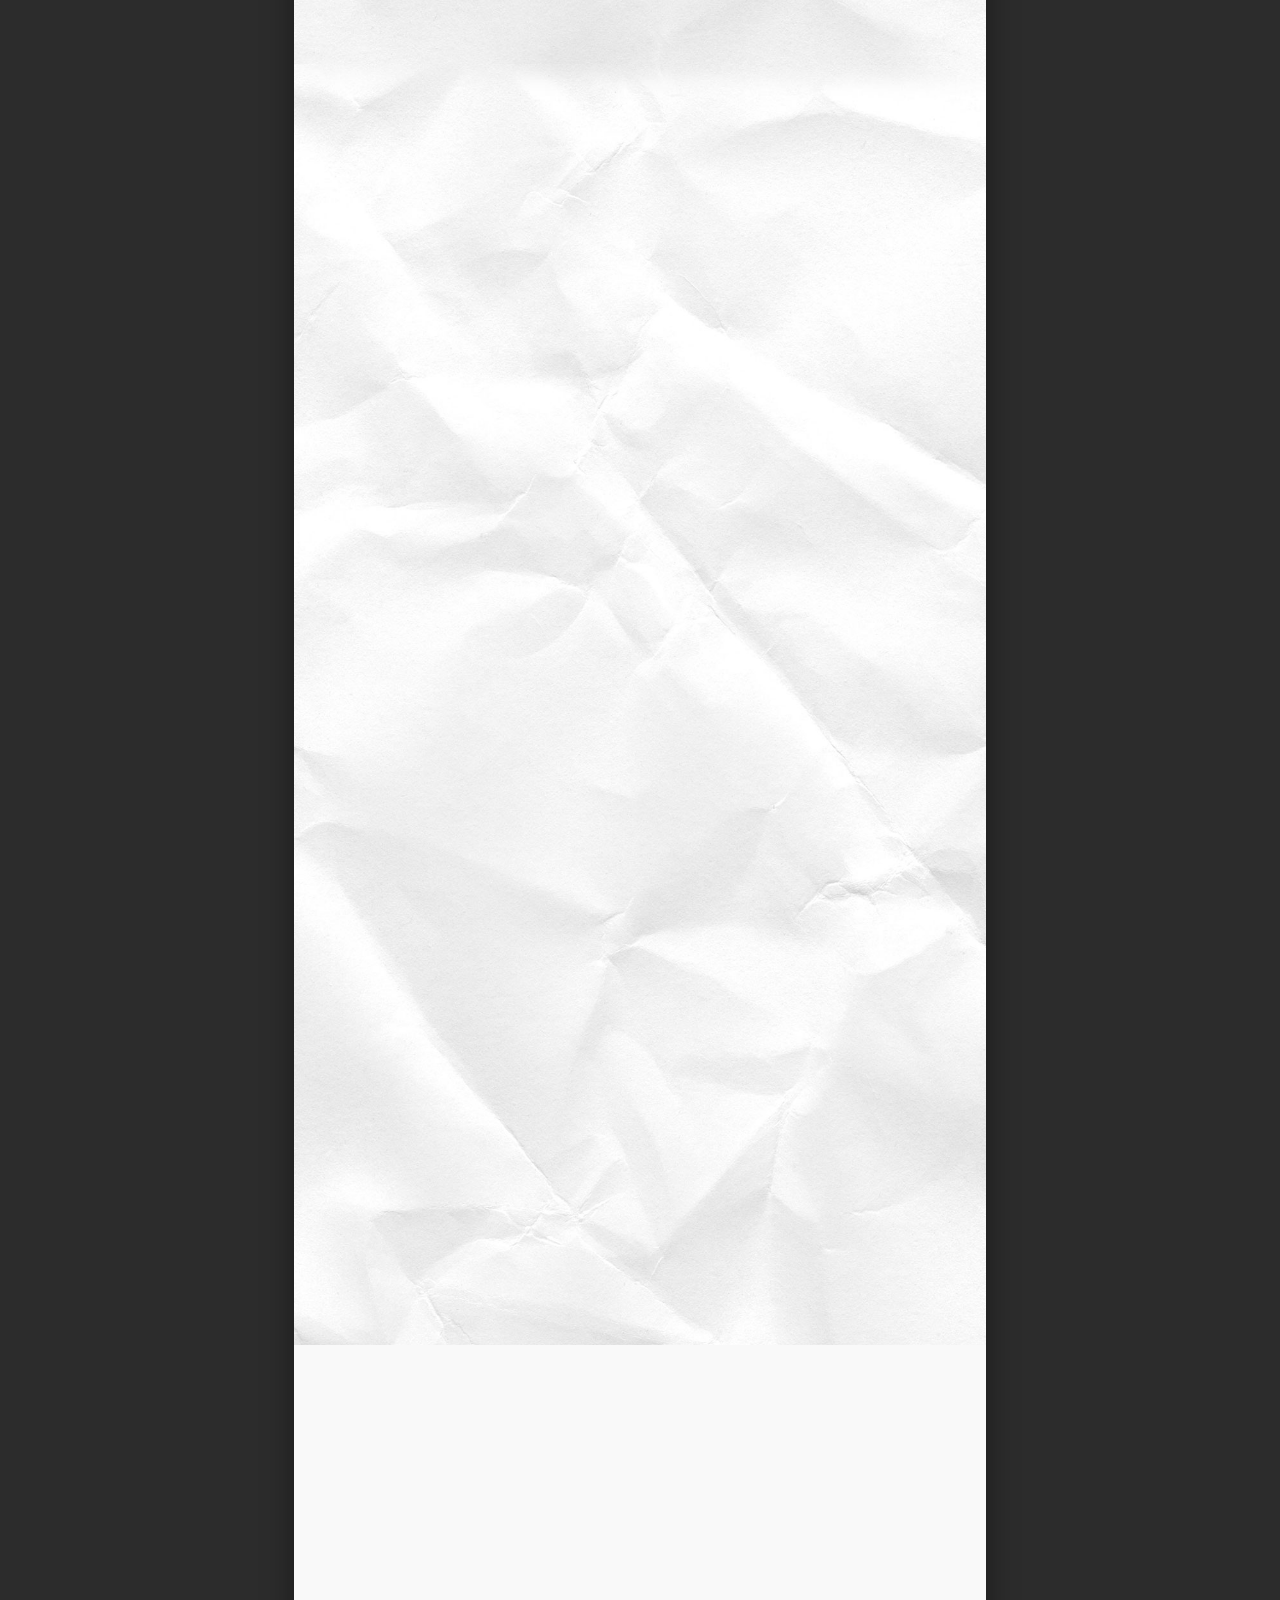
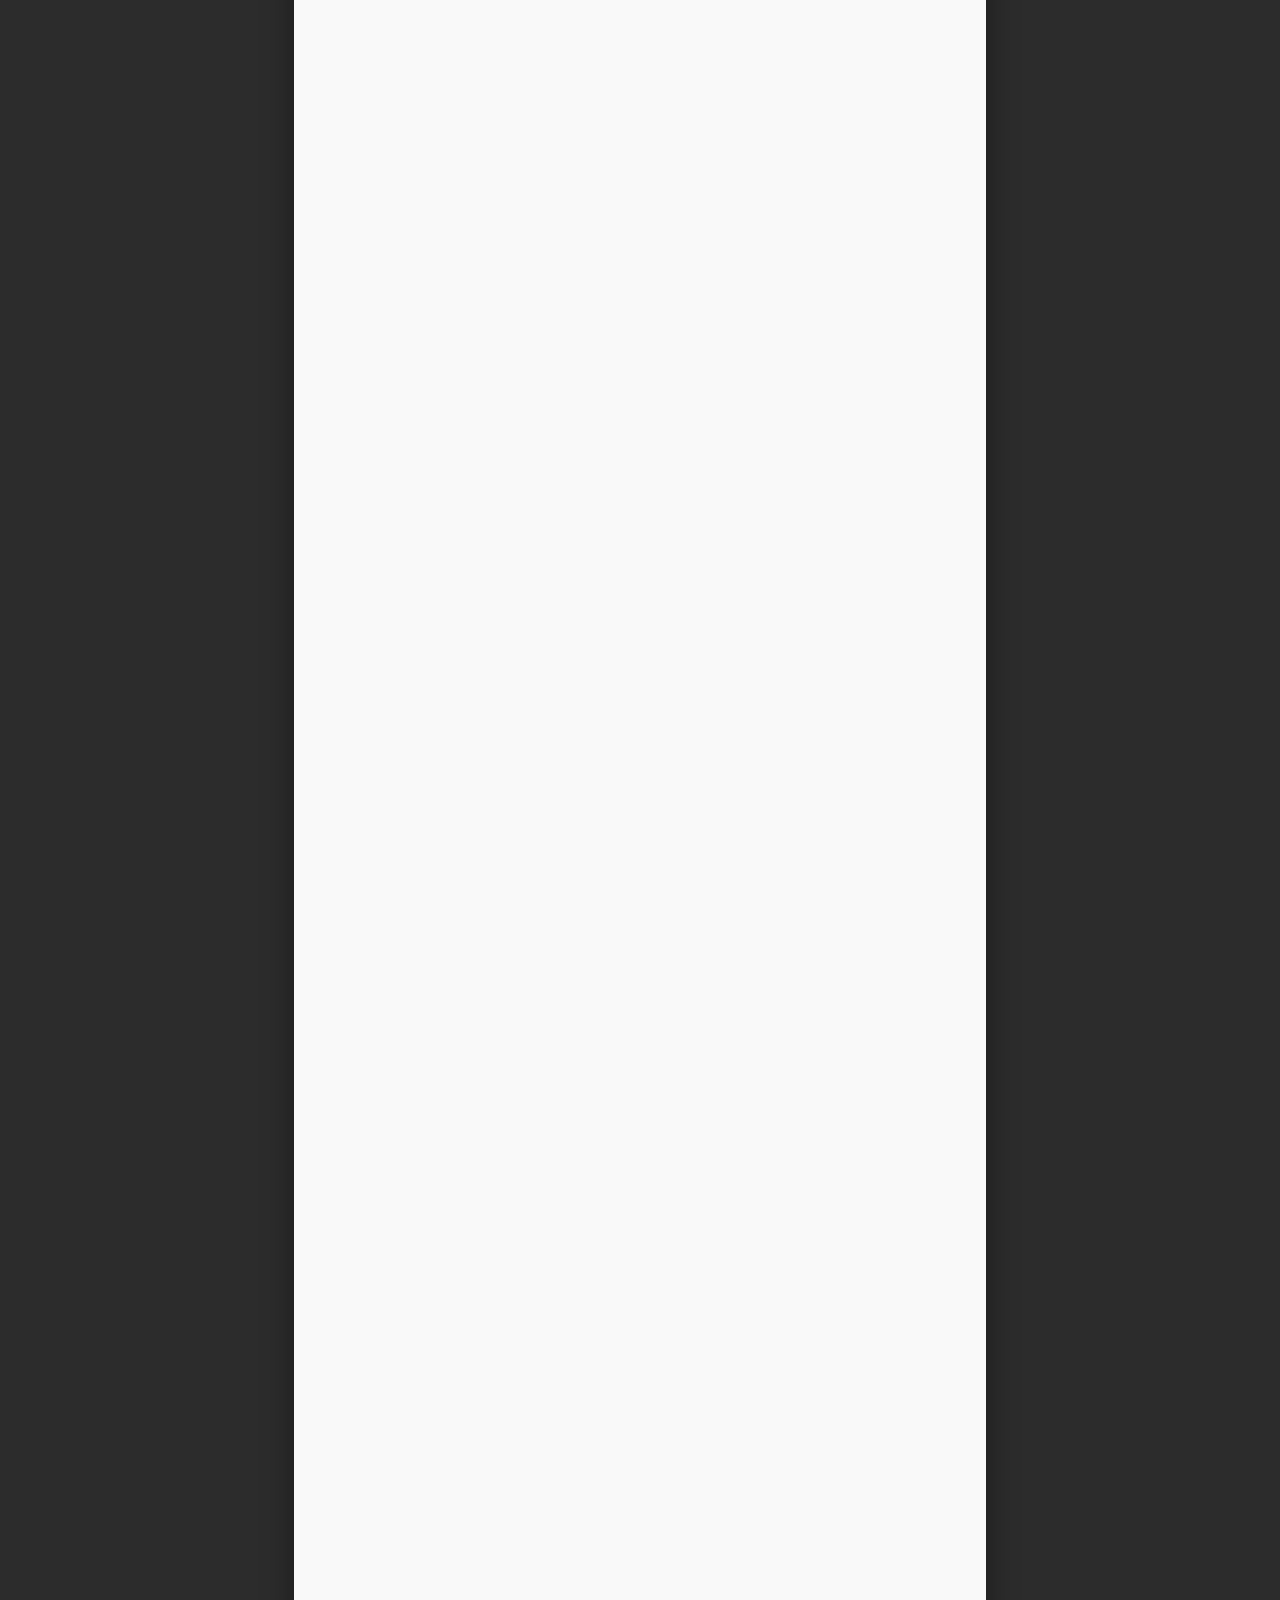
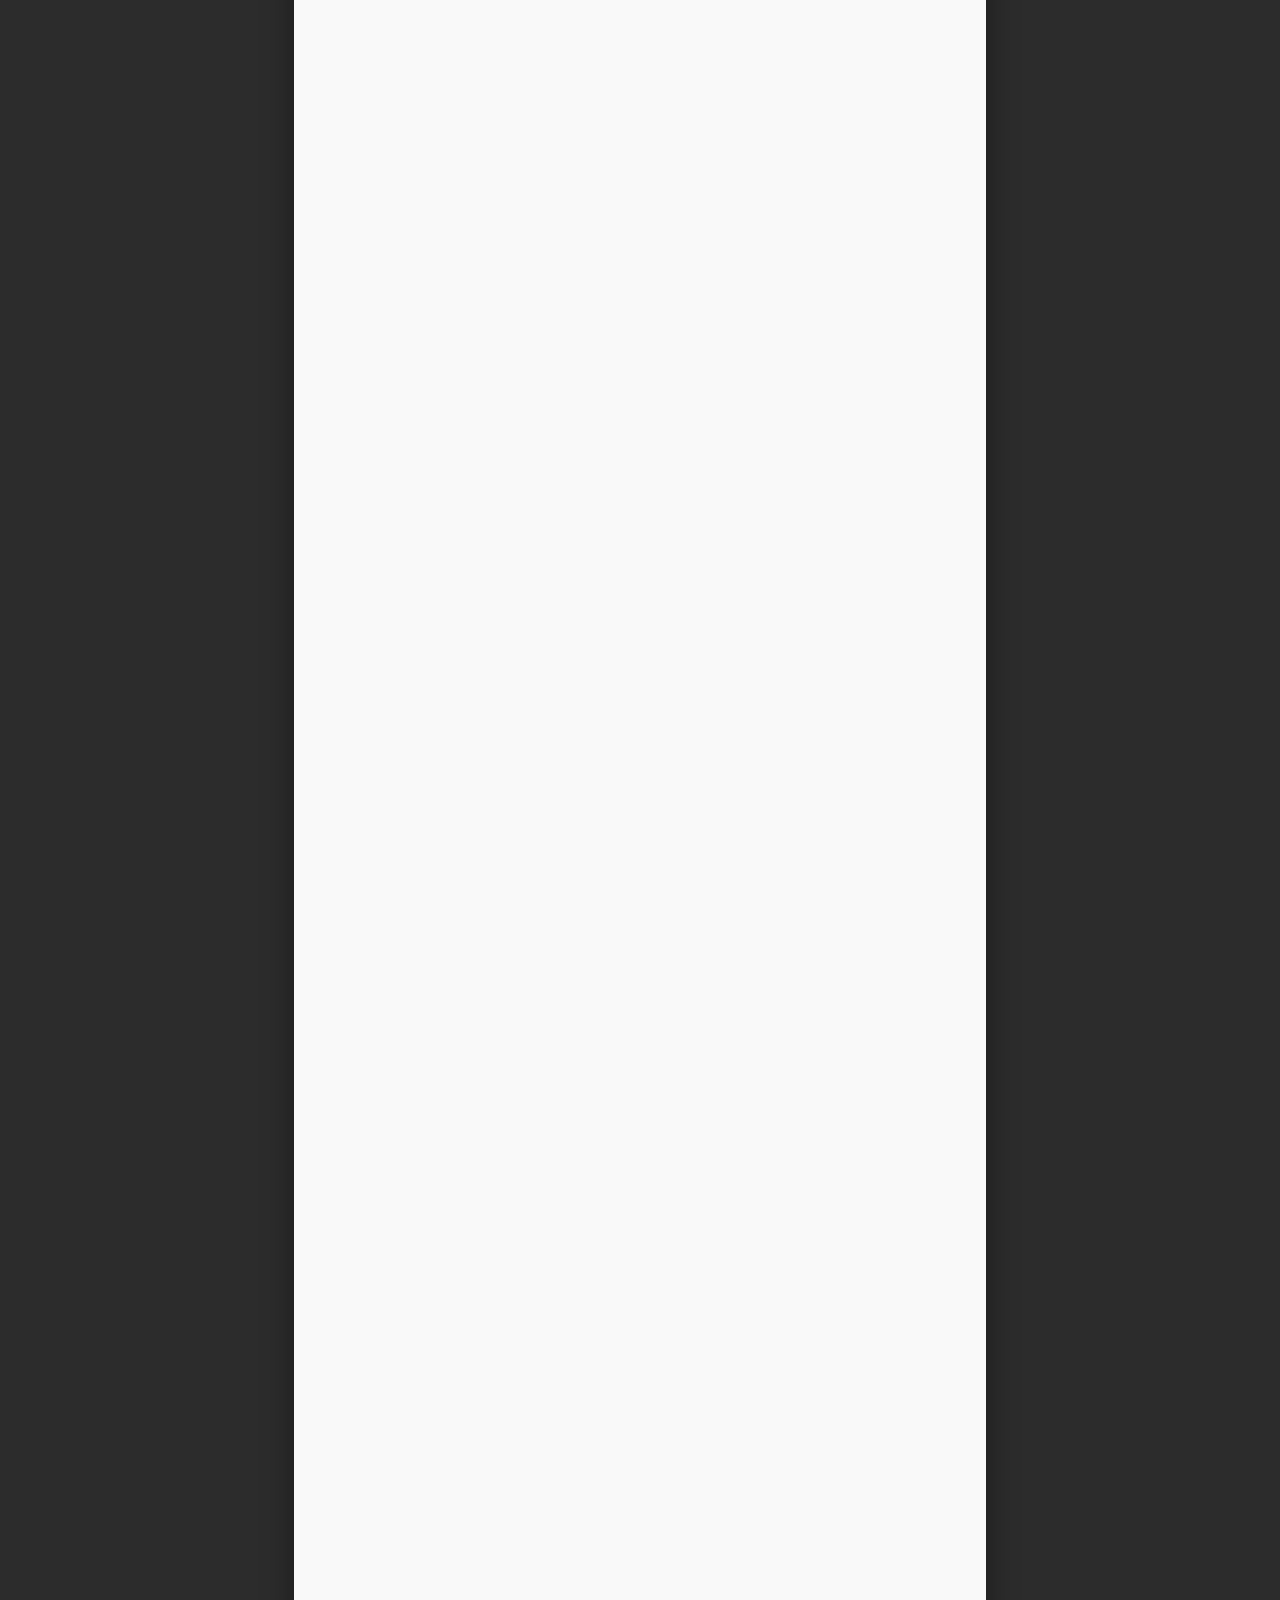
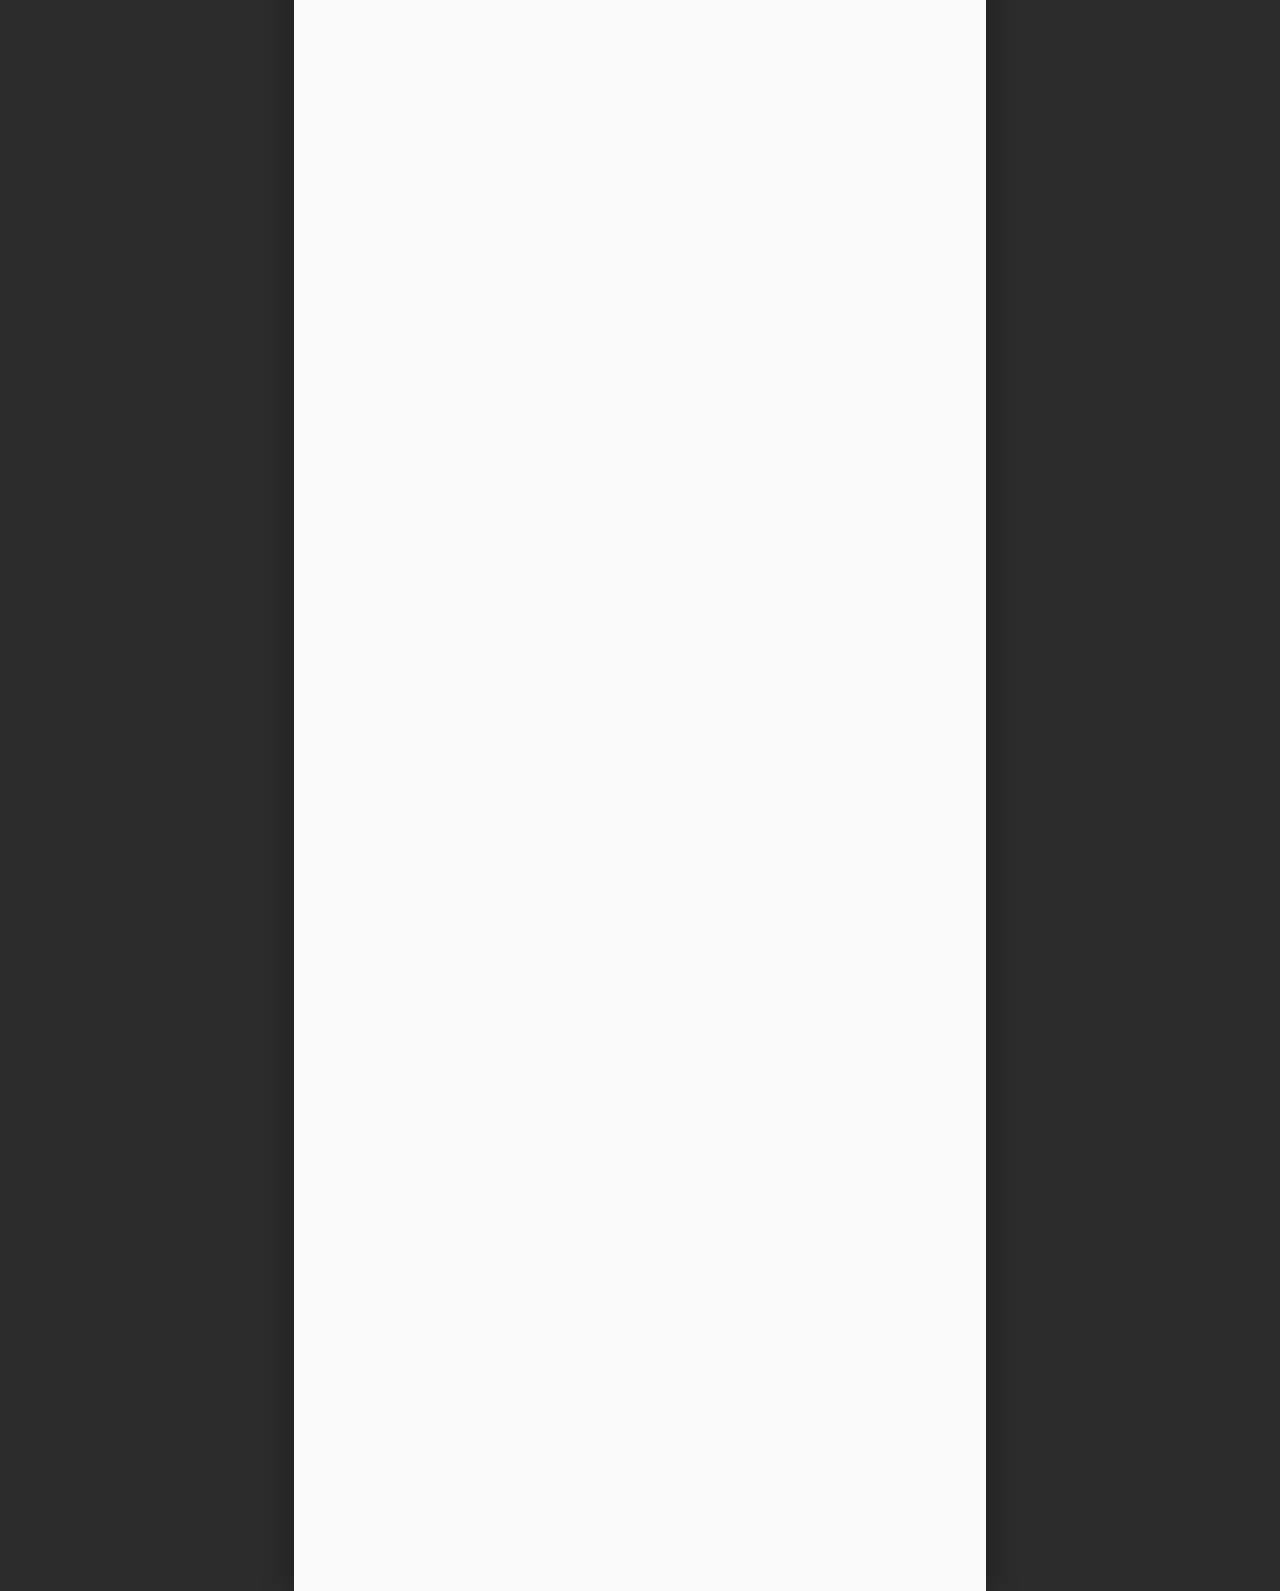
==== commit cccb3506: "Fix button scaling with clamp and update sticky hero section positioning" ====
--- a/invitation.html
+++ b/invitation.html
@@ -12,49 +12,59 @@
 </head>
 <body>
 
-    <!-- Intro -->
+    <!-- Intro (Only the background photo goes here) -->
     <header class="hero-section">
-		<img src="assets/01_US_Foto1.jpg" alt="Ricardo y Zafiro" class="usfoto-img">
-        <img src="assets/02_1st_tear.webp" class="tear-img">
+        <img src="assets/01_US_Foto1.jpg" alt="Ricardo y Zafiro" class="usfoto-img">
     </header>
 
+    <!-- The Content Block (This whole section scrolls up together) -->
     <section class="intro-section">
-        <h2 class="serif-subtitle">¡Nos Casamos!</h2>
-        <h1 class="script-title">Ricardo & Zafiro</h1>
-        <!-- --- START MUSIC PLAYER --- -->
-        <div class="music-player">
-            <h4 class="player-title">Dale play a nuestra cancion</h4>
+        
+        <!-- The tear image is right at the top of the content block -->
+        <img src="assets/02_1st_tear.webp" class="tear-img">
+        
+        <section class="main-text">
+            <h2 class="serif-subtitle">¡Nos Casamos!</h2>
+            <h1 class="script-title">Ricardo & Zafiro</h1>
             
-            <div class="progress-bar-container">
-                <span id="current-time">00:00</span>
-                <input type="range" id="seek-slider" max="100" value="0">
-                <span id="duration">00:00</span>
+            <!-- --- START MUSIC PLAYER --- -->
+            <div class="music-player">
+                <h4 class="player-title">Dale play a nuestra cancion</h4>
+                
+                <div class="progress-bar-container">
+                    <span id="current-time">00:00</span>
+                    <input type="range" id="seek-slider" max="100" value="0">
+                    <span id="duration">00:00</span>
+                </div>
+
+                <div class="player-controls">
+                    <!-- Left Icons -->
+                    <span class="side-icon" id="prev-btn">
+                        <svg viewBox="0 0 24 24"><path d="M6 6h2v12H6zm3.5 6l8.5 6V6z"/></svg>
+                    </span>
+                    <!-- Center Play/Pause Button -->
+                    <button id="play-pause-btn">
+                        <!-- Play Triangle -->
+                        <svg id="play-icon" viewBox="0 0 24 24"><path d="M8 5v14l11-7z"/></svg>
+                        <!-- Pause Bars (Hidden by default) -->
+                        <svg id="pause-icon" viewBox="0 0 24 24" style="display: none;"><path d="M6 19h4V5H6v14zm8-14v14h4V5h-4z"/></svg>
+                    </button>
+                    <!-- Right Icons -->
+                    <span class="side-icon" id="next-btn">
+                        <svg viewBox="0 0 24 24"><path d="M6 18l8.5-6L6 6v12zM16 6v12h2V6h-2z"/></svg>
+                    </span>
+                </div>
+                
+                <!-- The actual audio file (Hidden) -->
+                <audio id="wedding-song" src="assets/Tennessee_Whiskey.mp3" preload="metadata"></audio>
             </div>
-
-            <div class="player-controls">
-                <!-- Left Icons -->
-                <span class="side-icon" id="prev-btn">
-                    <svg viewBox="0 0 24 24"><path d="M6 6h2v12H6zm3.5 6l8.5 6V6z"/></svg>
-                </span>
-                <!-- Center Play/Pause Button -->
-                <button id="play-pause-btn">
-                    <!-- Play Triangle -->
-                    <svg id="play-icon" viewBox="0 0 24 24"><path d="M8 5v14l11-7z"/></svg>
-                    <!-- Pause Bars (Hidden by default) -->
-                    <svg id="pause-icon" viewBox="0 0 24 24" style="display: none;"><path d="M6 19h4V5H6v14zm8-14v14h4V5h-4z"/></svg>
-                </button>
-                <!-- Right Icons -->
-                <span class="side-icon" id="next-btn">
-                    <svg viewBox="0 0 24 24"><path d="M6 18l8.5-6L6 6v12zM16 6v12h2V6h-2z"/></svg>
-                </span>
-            </div>
-            
-            <!-- The actual audio file (Hidden) -->
-            <!-- MAKE SURE TO CHANGE THE SRC TO YOUR ACTUAL MP3 FILE NAME -->
-            <audio id="wedding-song" src="assets/Tennessee_Whiskey.mp3" preload="metadata"></audio>
-        </div>
-        <!-- --- END MUSIC PLAYER --- -->
+            <!-- --- END MUSIC PLAYER --- -->
+        </section>
+       
+        
     </section>
+    
+    <!-- Link to your JS logic -->
     <script src="js/player.js"></script>
 </body>
 </html>
--- a/css/style.css
+++ b/css/style.css
@@ -1,5 +1,6 @@
 @charset "utf-8";
 /* CSS Document */
+
 /* --- CUSTOM FONT DECLARATIONS --- */
 @font-face {
     font-family: 'WeddingRegular';
@@ -14,6 +15,7 @@
     font-weight: normal;
     font-style: normal;
 }
+
 /* --- 1. GLOBAL RESET & BASE STYLES --- */
 * {
     margin: 0;
@@ -28,7 +30,7 @@
 }
 
 body {
-    /* -- NEW SIZING RESTRICTIONS -- */
+    /* -- SIZING RESTRICTIONS -- */
     width: 100%; 
     max-width: 18.29cm; 
     margin: 0 auto; 
@@ -37,19 +39,15 @@
     /* Adds a sleek drop-shadow behind the invitation on desktop */
     box-shadow: 0 0 30px rgba(0, 0, 0, 0.4); 
 
-    /* -- YOUR EXISTING STYLES -- */
+    /* -- BACKGROUND SETTINGS -- */
     /* Fallback color matching the bottom of your texture */
     background-color: #f9f9f9; 
-    
     /* The path to your massive texture image */
     background-image: url('../assets/bg-texture.jpg'); 
-    
     /* Starts the image at the very top center of the screen */
     background-position: top center; 
-    
     /* Prevents the image from tiling */
     background-repeat: no-repeat;
-    
     /* CRUCIAL: Forces the image to exactly match the width, scaling the height */
     background-size: 100% auto; 
     
@@ -58,91 +56,92 @@
     -webkit-font-smoothing: antialiased;
     -moz-osx-font-smoothing: grayscale;
     line-height: 1.6;
-    overflow-x: hidden;
-    position: relative;
-}
-
-.intro-section{
-    /* Breaks the text out of the normal layout */
-    position: absolute; 
-    
-    /* THE MAGIC NUMBER: Pushes the text exactly X pixels from the top of the page */
-    top: 925px; 
-    
-    /* Centers the block cleanly inside your 18.29cm layout */
-    left: 0;
-    width: 100%;
+    /* overflow-x: hidden; */
+    position: relative;
+}
+
+/* --- 2. STRUCTURAL LAYOUT --- */
+.hero-section {
+    position: sticky;
+    top: 0;
+    z-index: 1;
+}
+
+.intro-section {
+    /* Normal document flow so everything inside scrolls together */
+    position: relative; 
+    z-index: 2; 
     text-align: center;
     color: #6a704c;
-    
-    /* Forces the text to render on top of the images */
-    z-index: 10; 
-}
-/* --- 2. TYPOGRAPHY HOOKS --- */
-.script-title { /* Ricardo & Zafiro */
-    font-family: 'WeddingCursive', cursive;
-	/* 1. FLUID TYPOGRAPHY: Minimum 1.8rem for mobile, hits ~3.5rem on standard screens, maxes at 4.5rem */
-    font-size: clamp(3rem, 5.5vw, 3.5rem);
-    /* 2. FORCE SINGLE LINE: Prevents wrapping */
-    white-space: nowrap;
-    font-weight: 400;
-    text-align: center;
-    margin-top: -10px;
-    margin-bottom: 5px;
-	/* Layering safety: ensures the text stays on top of the image container */
-    position: relative;
-    z-index: 10;
-}
-
-.serif-subtitle { /* Nos casamos */
-    font-family: 'WeddingRegular', serif;
-	/* FLUID TYPOGRAPHY: Minimum 1.2rem for mobile, hits ~2.8rem on standard screens, maxes at 3.8rem */
-    font-size: clamp(2.3rem, 4.4vw, 2.8rem);
-    /* FORCE SINGLE LINE */
-    white-space: nowrap;
-    font-style: normal;
-    font-weight: 400;
-    text-align: center;
-	margin-top: -5px;
-    margin-bottom: 15px;
-}
-
+}
+
+.main-text {
+    position: relative;
+    margin-top: -185%;
+}
+
+/* --- 3. IMAGES --- */
 .usfoto-img {
     width: 100%; /* Forces the image to span the full 18.29cm width cleanly */
     max-width: 100%;
     height: auto;
     display: block;
-    margin-top: 0; /* Forces the top of the photo to touch the absolute top edge */
+    margin-top: 0; 
     padding-top: 0;
-    /* CRITICAL FOR OVERLAP: Creates a stacking context */
-    position: relative; 
-    /* Ensure this sits behind the overlap image */
+    position: relative; 
     z-index: 1;
 }  
-/* --- 3. HERO SECTION & ENVELOPE STYLES --- */
+
 .tear-img {
     width: 100%;
     max-width: 100%;
     height: auto;
     display: block;
     
-    /* Keeps it in normal bounds, but pulls it UP by 100px */
-    margin-top: -250px; 
-    
-    /* Position relative allows z-index to place it IN FRONT */
+    /* Pulls the paper UP over the top photo */
+    margin-top: -36%; 
+    
     position: relative; 
     z-index: 2;
 } 
 
-/* --- MUSIC PLAYER STYLES --- */
+/* --- 4. TYPOGRAPHY HOOKS --- */
+.script-title { /* Ricardo & Zafiro */
+    font-family: 'WeddingCursive', cursive;
+    /* FLUID TYPOGRAPHY: Minimum 3rem for mobile, hits ~5.5vw on standard screens, maxes at 3.5rem */
+    font-size: clamp(2.6rem, 5.5vw, 4.5rem);
+    white-space: nowrap;
+    font-weight: 400;
+    text-align: center;
+    margin-bottom: 5px;
+    position: relative;
+    z-index: 10;
+}
+
+.serif-subtitle { /* Nos casamos */
+    font-family: 'WeddingRegular', serif;
+    /* FLUID TYPOGRAPHY: Minimum 2.3rem for mobile, hits ~4.4vw on standard screens, maxes at 2.8rem */
+    font-size: clamp(1.8rem, 4.4vw, 3rem);
+    white-space: nowrap;
+    font-style: normal;
+    font-weight: 400;
+    text-align: center;
+    
+    position: relative; 
+    z-index: 10;
+}
+
+/* --- 5. MUSIC PLAYER STYLES --- */
 .music-player {
-    margin-top: 40px; /* Space between paragraph and player */
-    color: #6a704c; /* Olive green */
+    color: #6a704c; 
     font-family: 'WeddingRegular', serif;
-}
-
-.player-title {
-    font-size: 1.3rem;
+    position: relative;
+    z-index: 10;
+    margin-top: 15%;
+}
+
+.player-title { /*Dale play a nuestra cancion */
+    font-size: clamp(.5rem, 3.2vw, 1.4rem);
     font-weight: 500;
     margin-bottom: 0px;
 }
@@ -152,12 +151,12 @@
     display: flex;
     align-items: center;
     justify-content: center;
-    gap: 15px;
-    width: 75%;
-    max-width: 400px;
+    gap: 3%;
+    max-width: 60%;
     padding: 0 30px;
-    margin: 0 auto 25px auto;
-    font-size: 0.85rem;
+    margin: 0 auto 2% auto;
+    
+    font-size: clamp(.6rem, 2vw, 0.85rem);
 }
 
 /* Custom Range Slider (The Bar) */
@@ -177,11 +176,11 @@
 #seek-slider::-webkit-slider-thumb {
     -webkit-appearance: none;
     appearance: none;
-    width: 18px;
-    height: 18px;
     border-radius: 50%;
-    background: #6a704c; /* Green dot */
-    cursor: pointer;
+    background: #6a704c; 
+    cursor: pointer;
+    width: clamp(12px, 3vw, 18px);
+    height: clamp(12px, 3vw, 18px);
 }
 
 /* The Controls Row */
@@ -189,7 +188,7 @@
     display: flex;
     justify-content: center;
     align-items: center;
-    gap: 20px;
+    gap: 1%;
 }
 
 /* Side Icons (Prev/Next/Shuffle) */
@@ -200,8 +199,8 @@
     color: #6a704c;
 }
 .side-icon svg {
-    width: 40px;
-    height: 40px;
+    width: clamp(28px, 6vw, 40px);
+    height: clamp(28px, 6vw, 40px);
     fill: currentColor;
     cursor: pointer;
 }
@@ -212,8 +211,8 @@
     color: white;
     border: none;
     border-radius: 50%;
-    width: 50px;
-    height: 50px;
+    width: clamp(25px, 8vw, 50px);
+    height: clamp(25px, 8vw, 50px);
     display: flex;
     justify-content: center;
     align-items: center;
@@ -222,8 +221,7 @@
 }
 
 #play-pause-btn svg {
-    width: 35px;
-    height: 35px;
+    width: clamp(22px, 5vw, 35px);
+    height: clamp(22px, 5vw, 35px);
     fill: white;
-}
-
+}
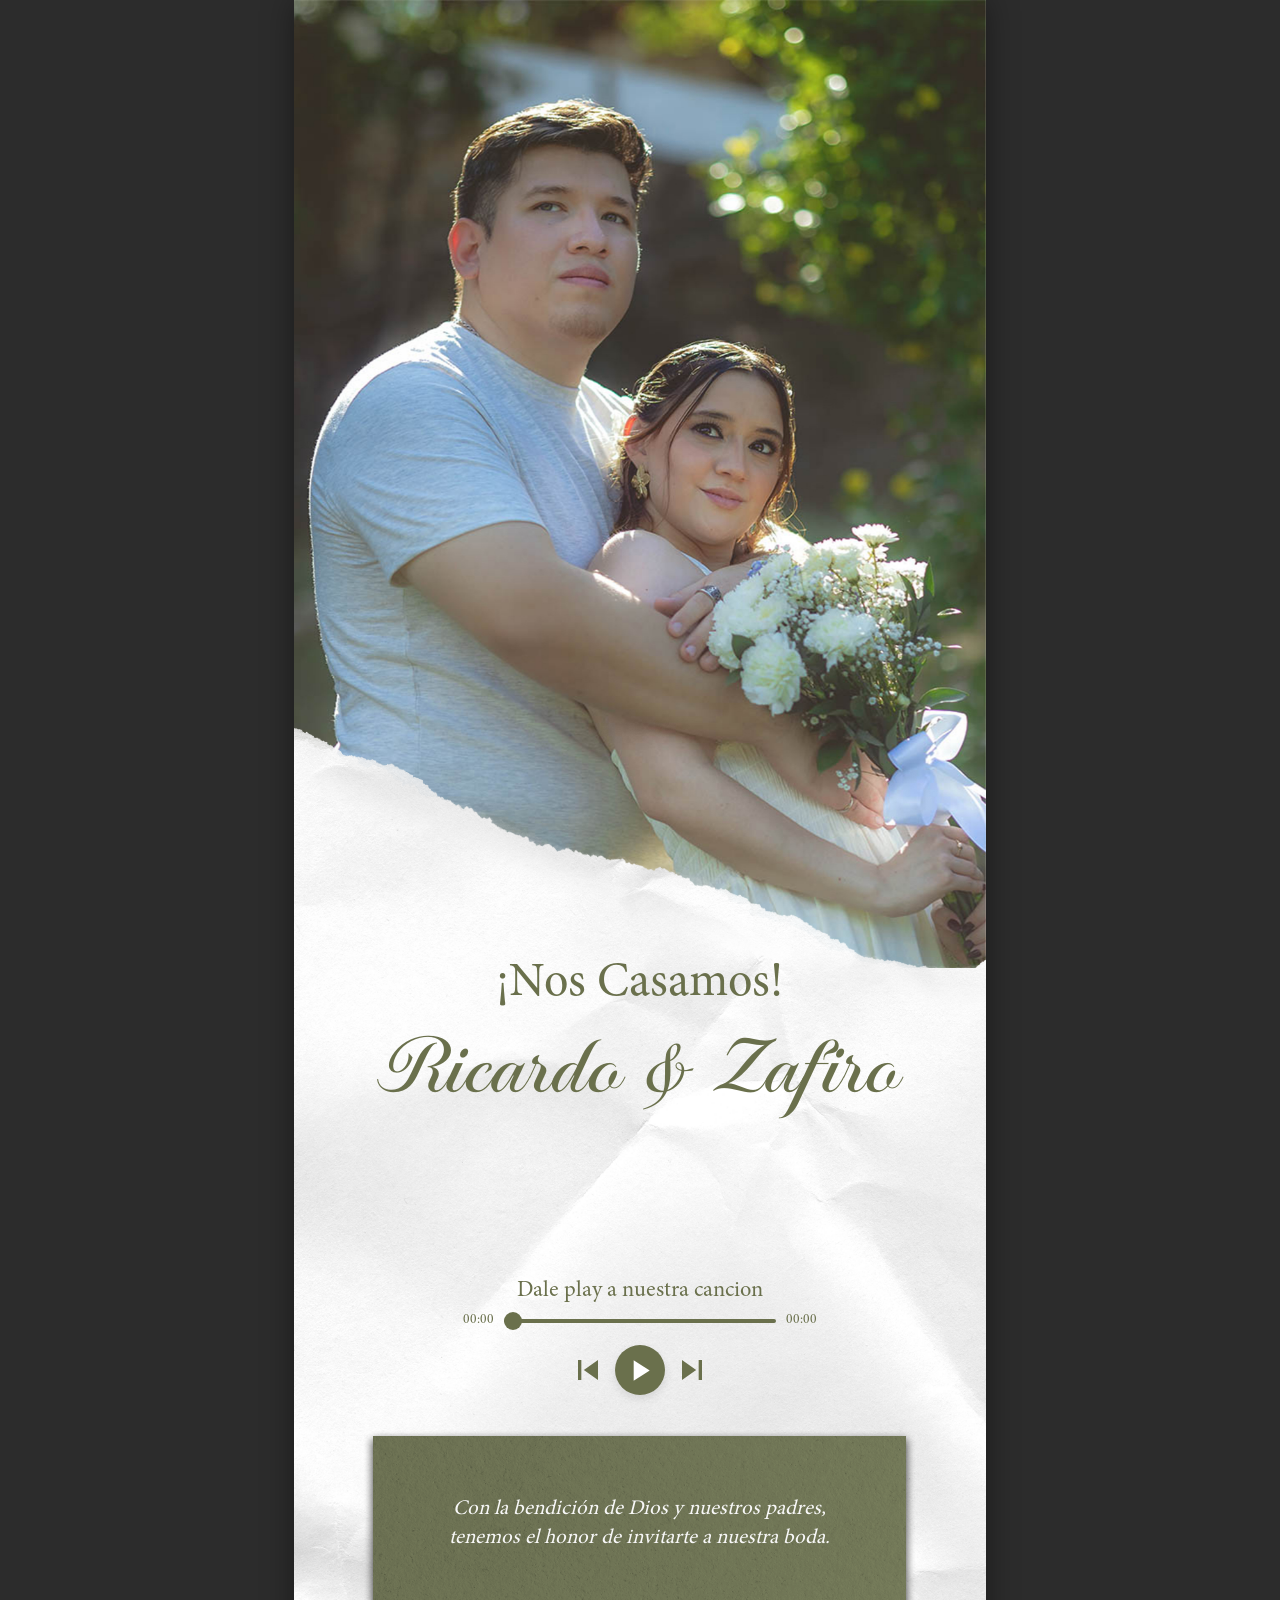
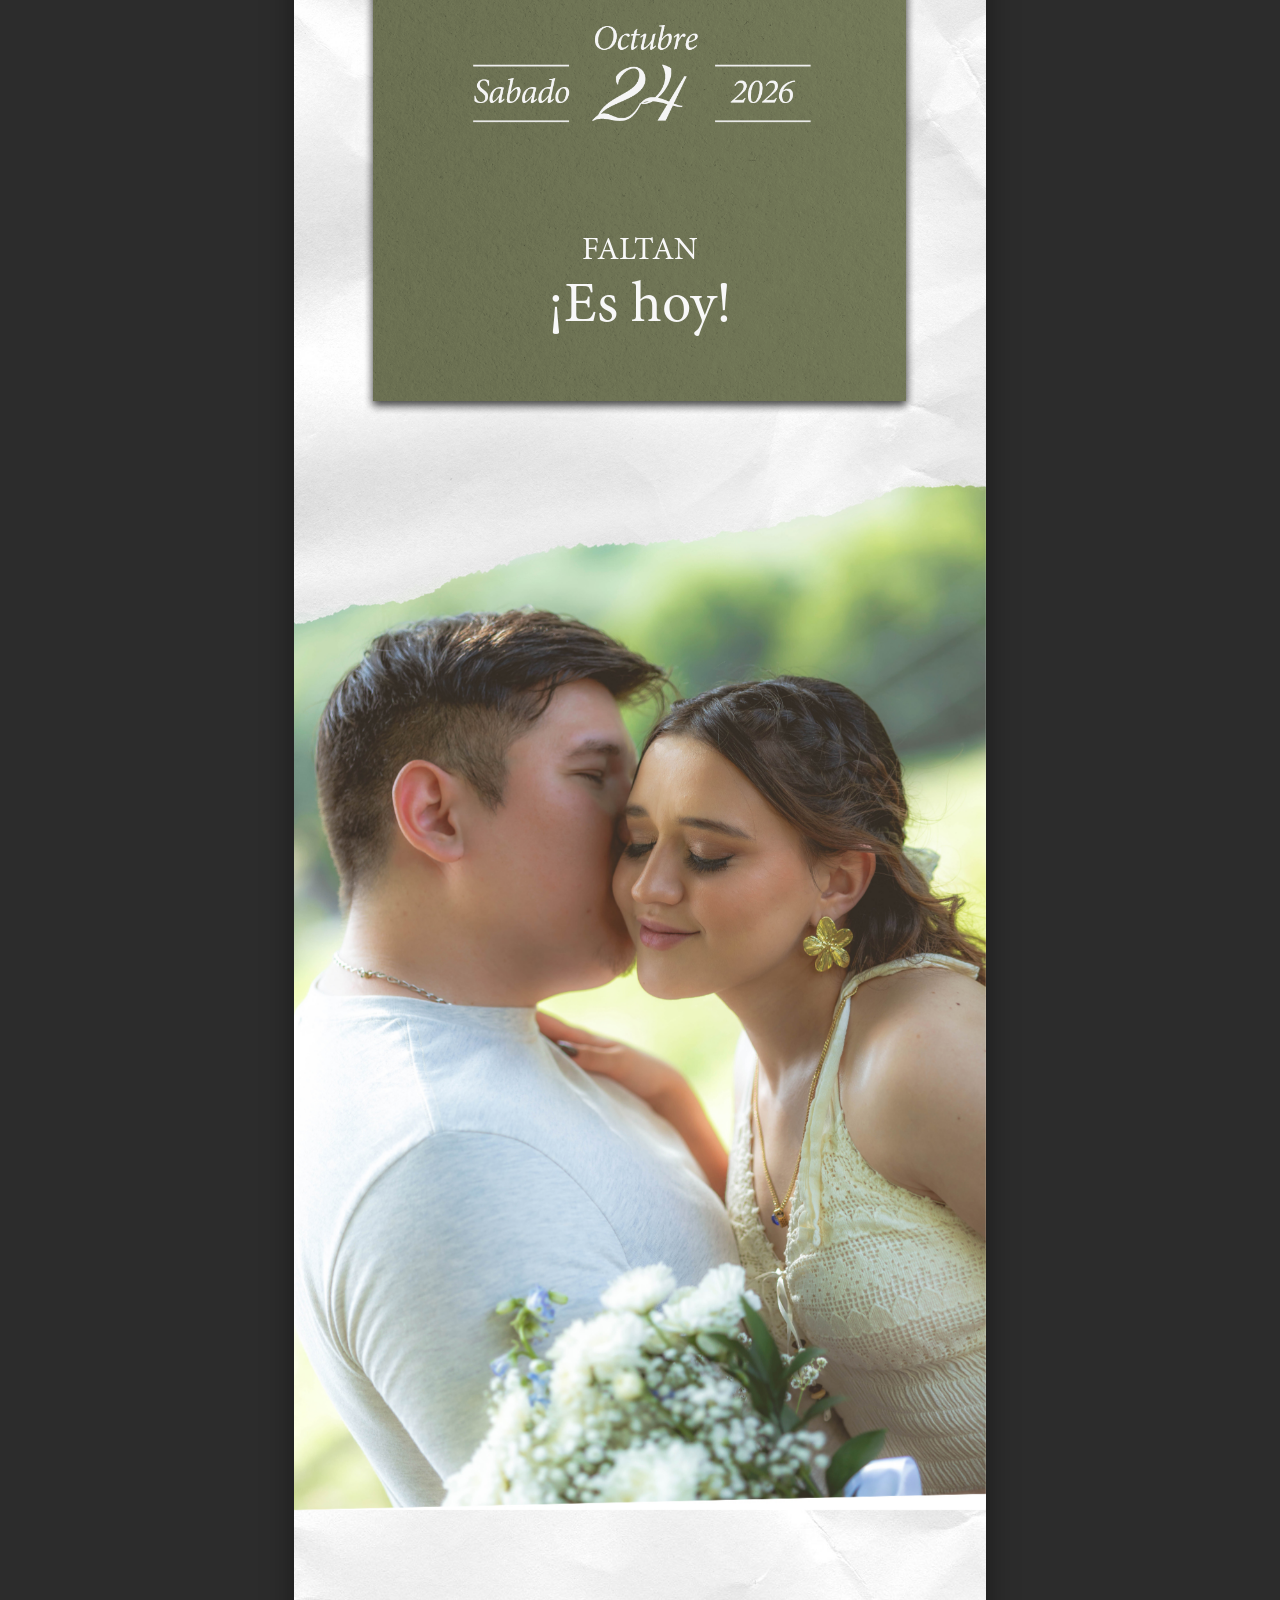
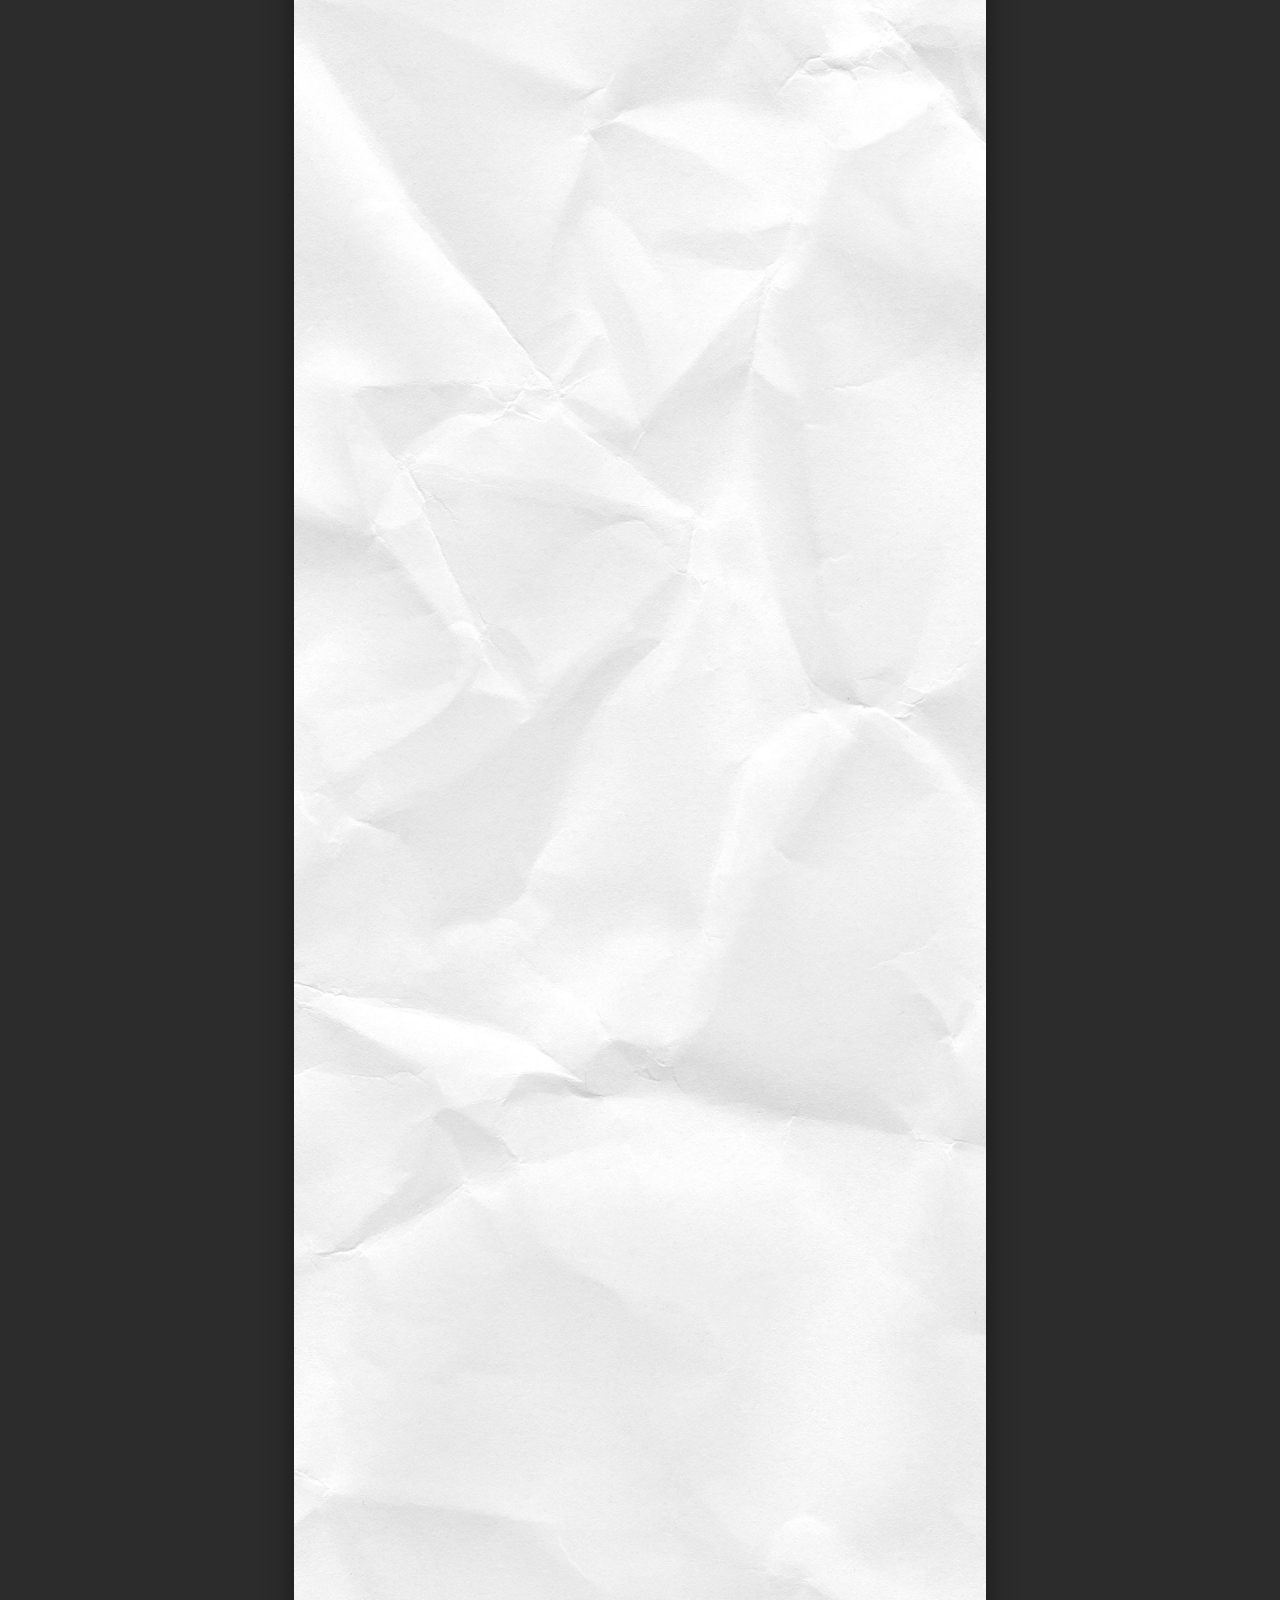
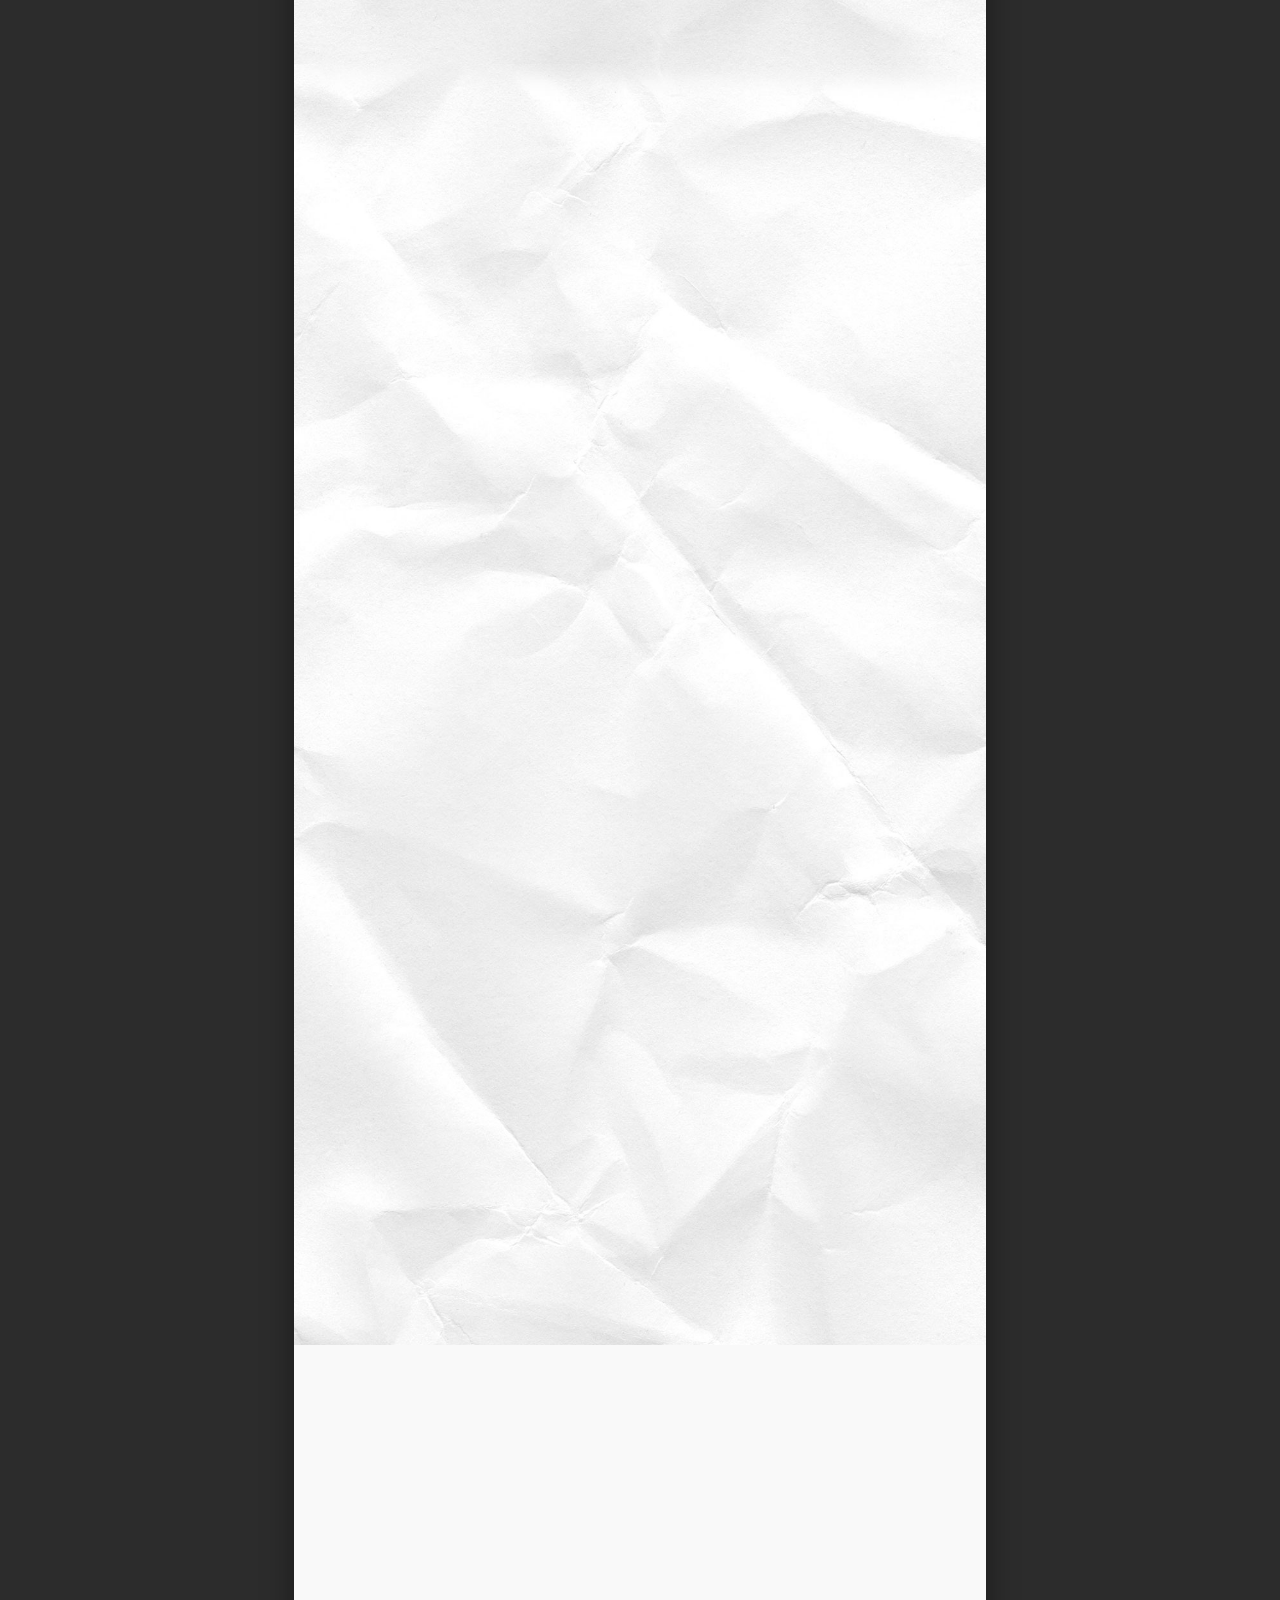
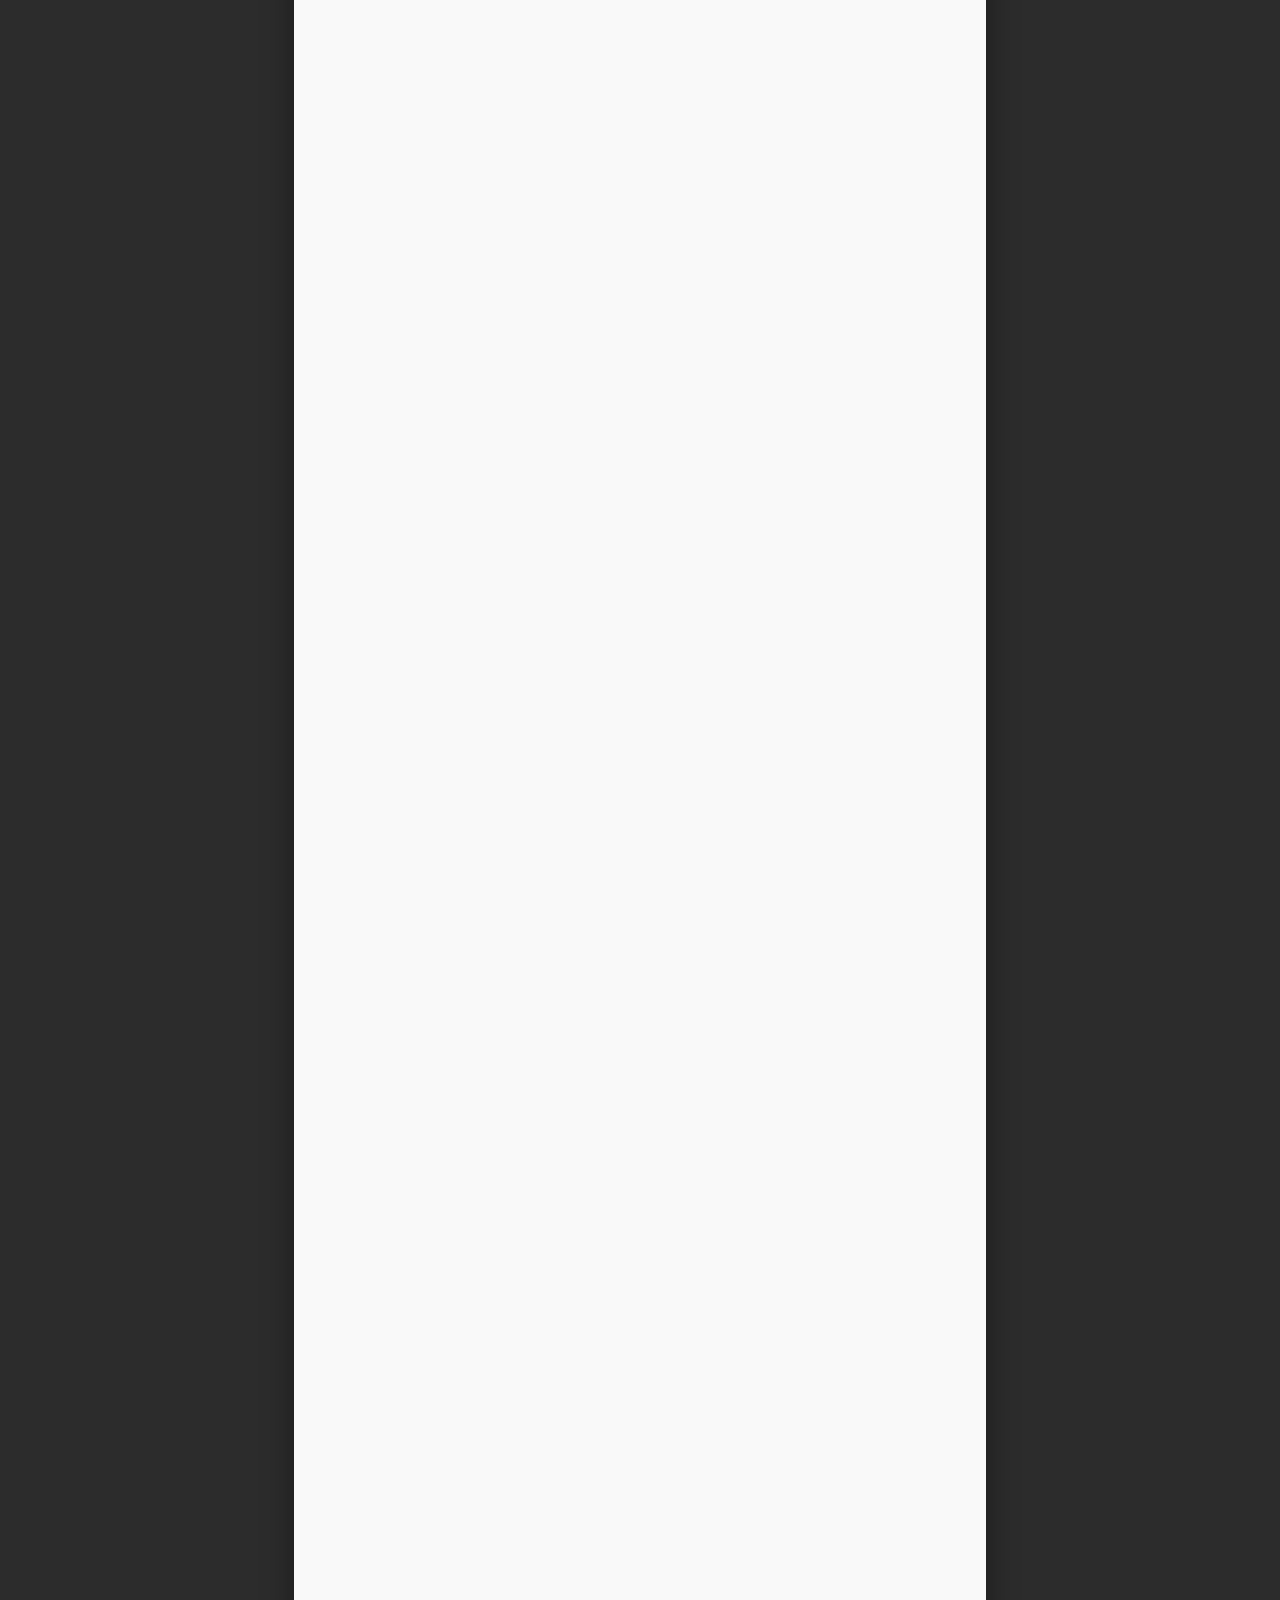
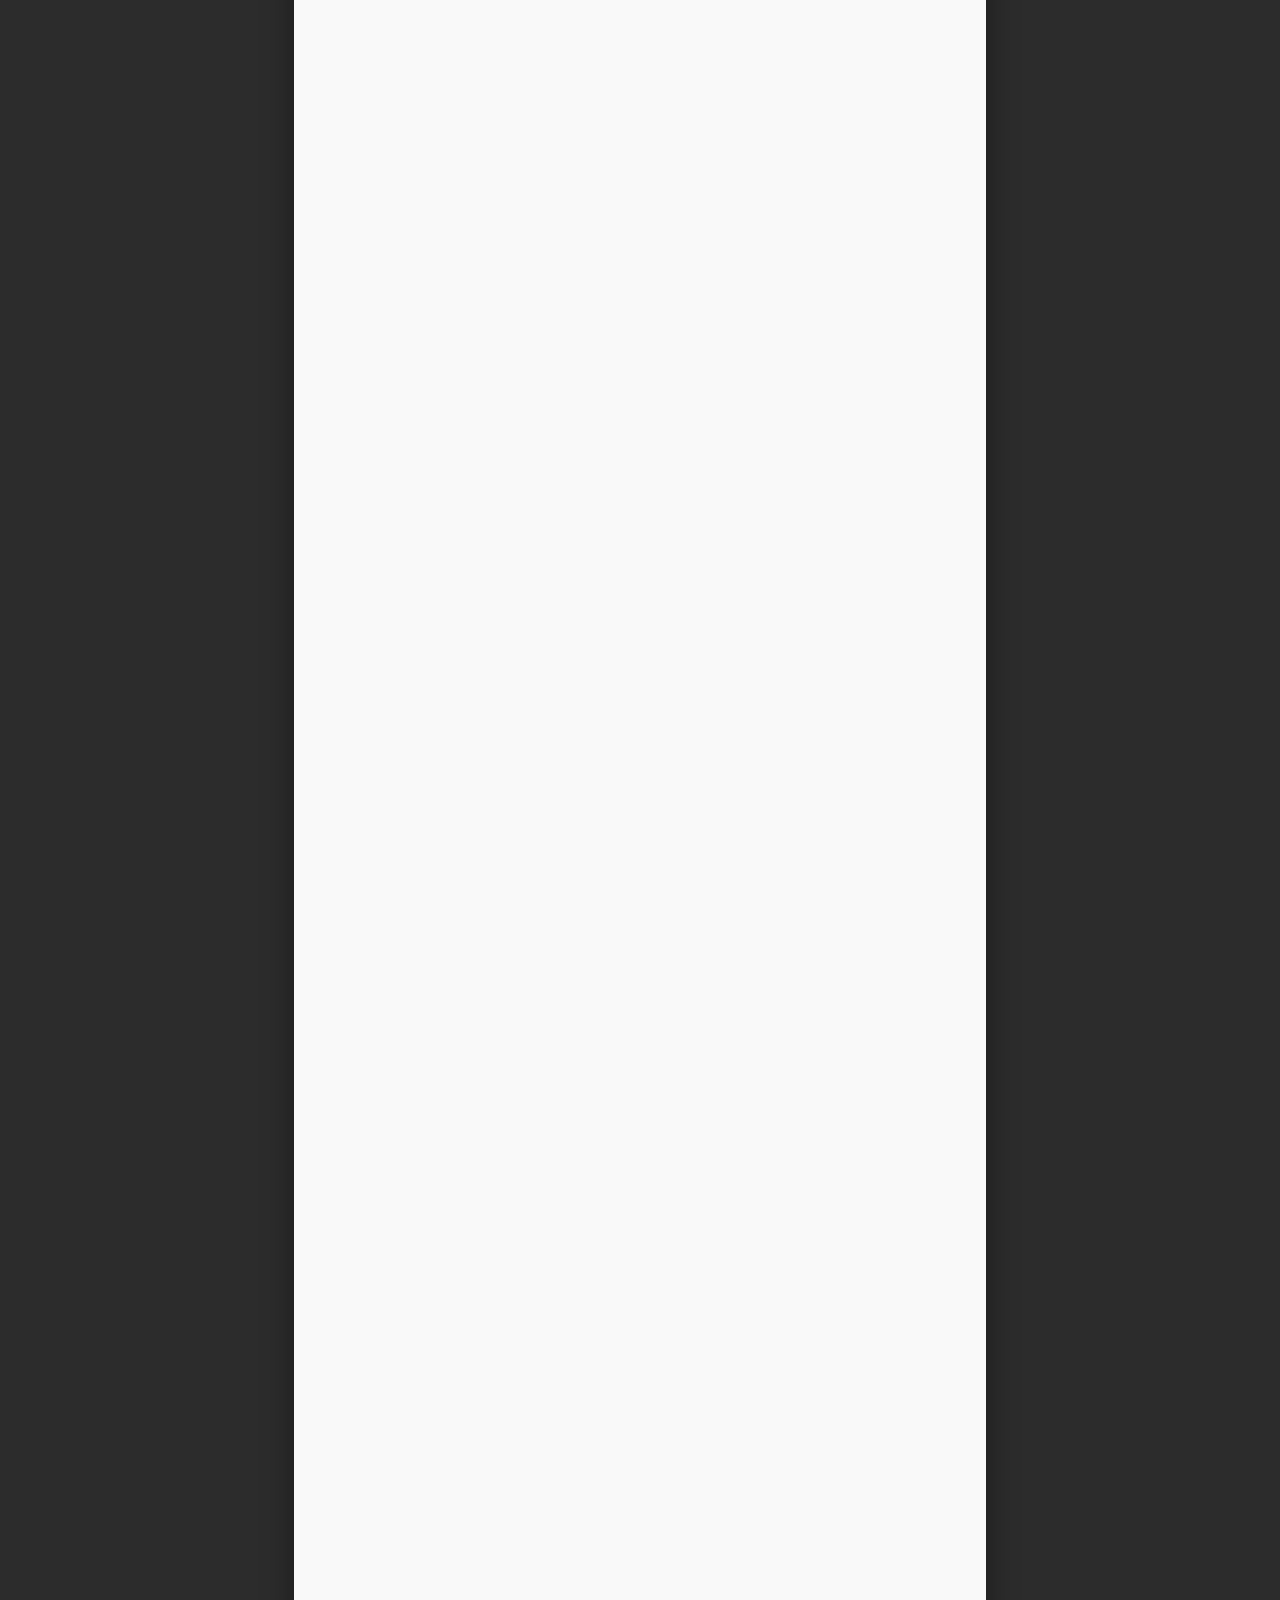
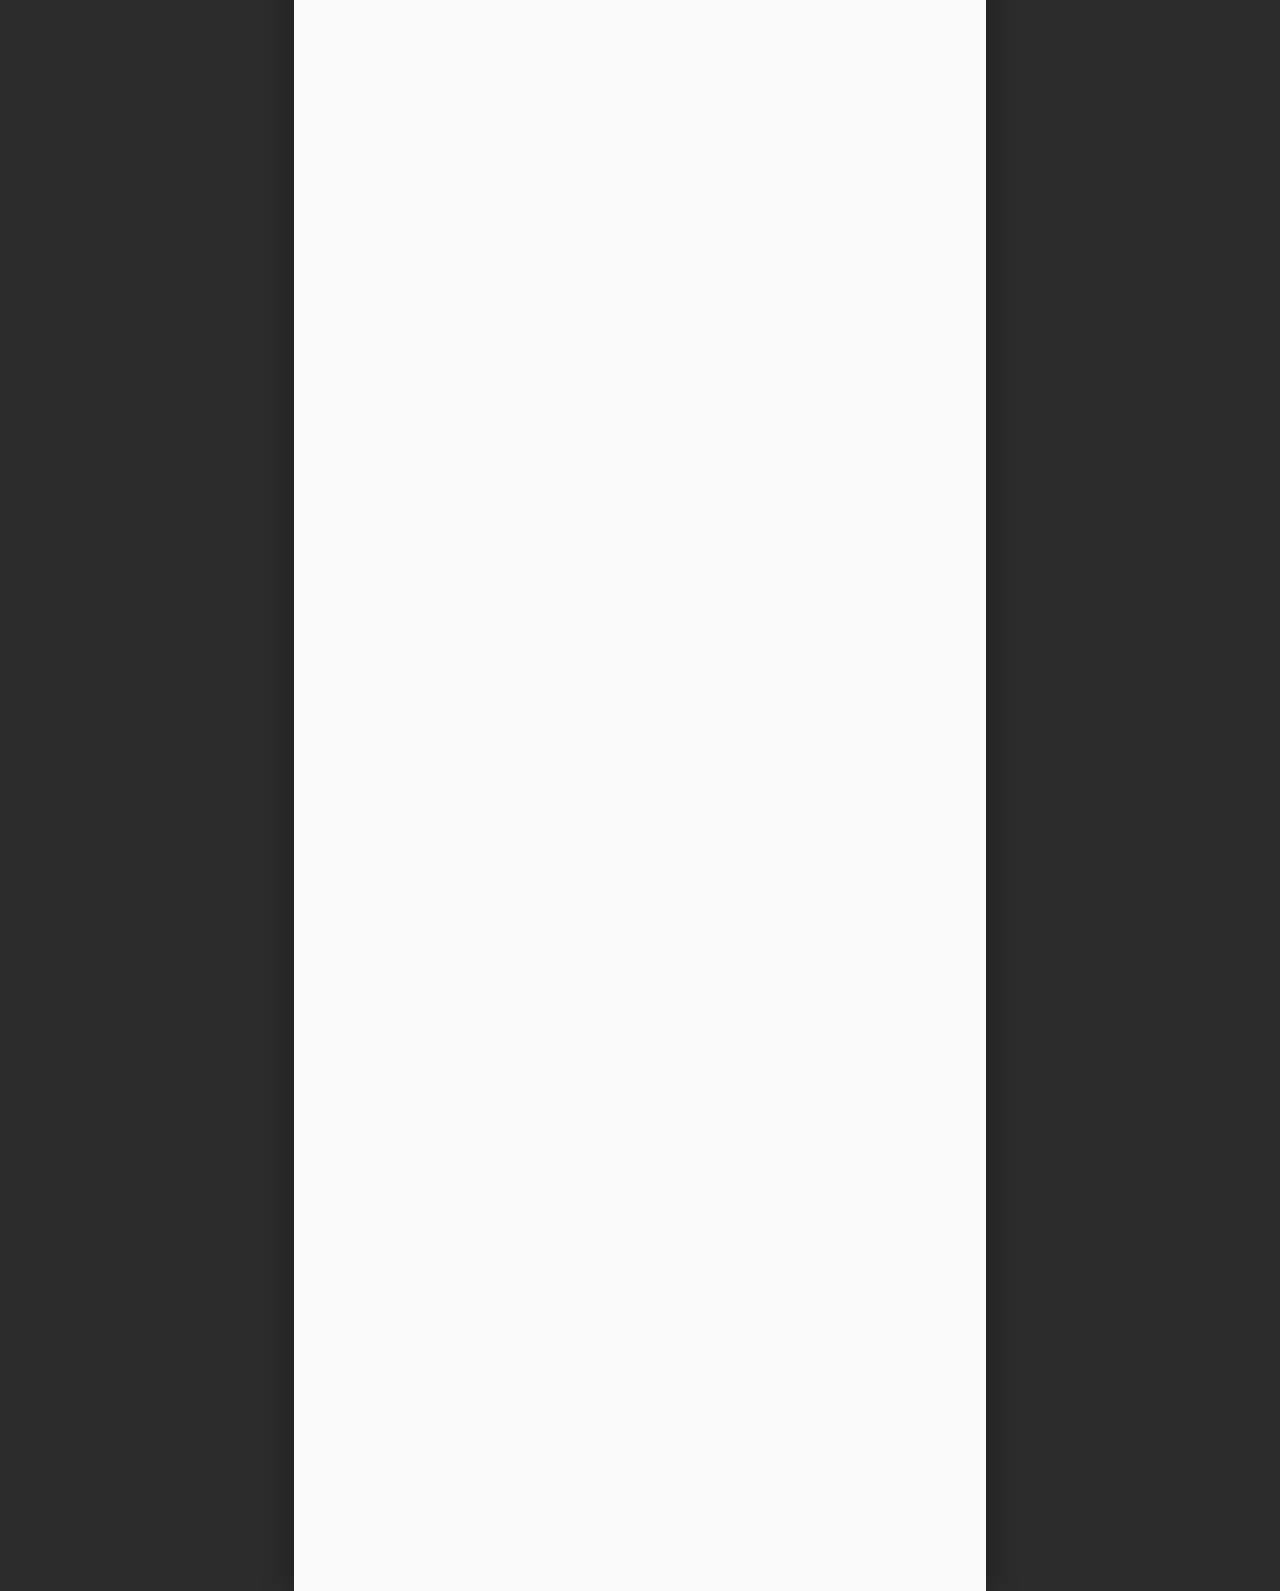
==== commit 876f8678: "Added timer ccountdown and second image" ====
--- a/invitation.html
+++ b/invitation.html
@@ -60,11 +60,49 @@
             </div>
             <!-- --- END MUSIC PLAYER --- -->
         </section>
-       
-        
+        <section class="date-text">
+
+        <!--  The Green Date Card Image -->
+        <img src="assets/06_date.webp" alt="Sábado 24 Octubre 2026" class="date-img">
+        <div class="date-overlay-content">
+        <!-- Top text -->
+        <div class="top-invitation-text">
+            Con la bendición de Dios y nuestros padres,<br>tenemos el honor de invitarte a nuestra boda.
+        </div>
+        <!-- Countdown container at the bottom of the card -->
+        <div class="countdown-container">
+            <div class="faltan-title">FALTAN</div>
+            <div class="countdown-timer" id="countdown">
+                <div class="time-block">
+                    <span id="days">00</span>
+                    <span class="label">Dias</span>
+                </div>
+                <span class="separator">:</span>
+                <div class="time-block">
+                    <span id="hours">00</span>
+                    <span class="label">Horas</span>
+                </div>
+                <span class="separator">:</span>
+                <div class="time-block">
+                    <span id="minutes">00</span>
+                    <span class="label">Min</span>
+                </div>
+                <span class="separator">:</span>
+                <div class="time-block">
+                    <span id="seconds">00</span>
+                    <span class="label">Seg</span>
+                </div>
+            </div>
+        </div>
+        </section>
     </section>
     
+    <section class="middle-section">
+        <img src="assets/03_US_Foto2.jpg" alt="Ricardo y Zafiro 2" class="usfoto2-img">
+    </section>
     <!-- Link to your JS logic -->
     <script src="js/player.js"></script>
+    <script src="js/countdown.js"></script>
+
 </body>
 </html>
--- a/css/style.css
+++ b/css/style.css
@@ -75,9 +75,97 @@
     color: #6a704c;
 }
 
+.middle-section {
+    /* Normal document flow so everything inside scrolls together */
+    position: relative; 
+    z-index: 1; 
+    text-align: center;
+    color: #6a704c;
+}
+
 .main-text {
     position: relative;
     margin-top: -185%;
+}
+/* --- DATE SECTION STYLES --- */
+.date-text {
+    position: relative; 
+    width: 100%;
+    margin-top: 5%;   
+    text-align: center;
+    z-index: 10;
+}
+
+.date-img {
+    width: 85%; 
+    max-width: 420px; 
+    height: auto;
+    display: block;
+    margin: 0 auto; 
+    position: relative; 
+    z-index: 1;
+}
+
+/* Pins all the text and timer directly OVER the green card image */
+.date-overlay-content {
+    position: absolute;
+    top: 0;
+    left: 0;
+    width: 100%;
+    height: 100%;
+    display: flex;
+    flex-direction: column;
+    justify-content: space-between; /* Pushes text to top and timer to bottom */
+    padding: 7% 10%; /* Controls how close elements get to the edges of the card */
+    z-index: 5;
+    box-sizing: border-box;
+}
+
+.top-invitation-text { /* Con la bendicion de... */
+    font-family: 'WeddingRegular', serif;
+    font-size: clamp(0.75rem, 2.2vw, 1.3rem);
+    color: #f8f8f8; /* White text looks cleaner on the green card background */
+    font-style: italic;
+    margin-top: 3%;
+    line-height: 1.4;
+}
+
+/* Countdown Styling & Positioning */
+.countdown-container {
+    color: #f8f8f8; 
+    font-family: 'WeddingRegular', serif;
+    margin-bottom: 2%;
+}
+
+.faltan-title {/* Faltan*/
+    font-size: clamp(1.1rem, 2.5vw, 2rem);
+    margin-bottom: -3%;
+}
+
+.countdown-timer {
+    display: flex;
+    justify-content: center;
+    align-items: center;
+    font-size: clamp(2.3rem, 4.5vw, 5rem);
+}
+
+.time-block {
+    display: flex;
+    flex-direction: column;
+    align-items: center;
+    margin: 0 1%;
+}
+
+.time-block .label {
+    color: #f8f8f8; 
+    font-family: 'WeddingRegular', serif;
+    font-size: clamp(0.5rem, 1.2vw, 0.90rem);
+    margin-top: -35%;
+    letter-spacing: 10%;
+}
+
+.separator {
+    padding-bottom: 5%; 
 }
 
 /* --- 3. IMAGES --- */
@@ -105,6 +193,26 @@
     z-index: 2;
 } 
 
+.usfoto2-img {
+    width: 100%; /* Forces the image to span the full 18.29cm width cleanly */
+    max-width: 100%;
+    height: auto;
+    display: block;
+    margin-top: 8%; 
+    padding-top: 0;
+    position: relative; 
+    z-index: 1;
+}
+
+.date-img {
+    width: 80%;
+    max-width: 80%;
+    height: auto;
+    display: block;
+    position: relative; 
+    margin: 0 auto;
+    z-index: 1;
+}
 /* --- 4. TYPOGRAPHY HOOKS --- */
 .script-title { /* Ricardo & Zafiro */
     font-family: 'WeddingCursive', cursive;
@@ -137,7 +245,7 @@
     font-family: 'WeddingRegular', serif;
     position: relative;
     z-index: 10;
-    margin-top: 15%;
+    margin-top: 20%;
 }
 
 .player-title { /*Dale play a nuestra cancion */
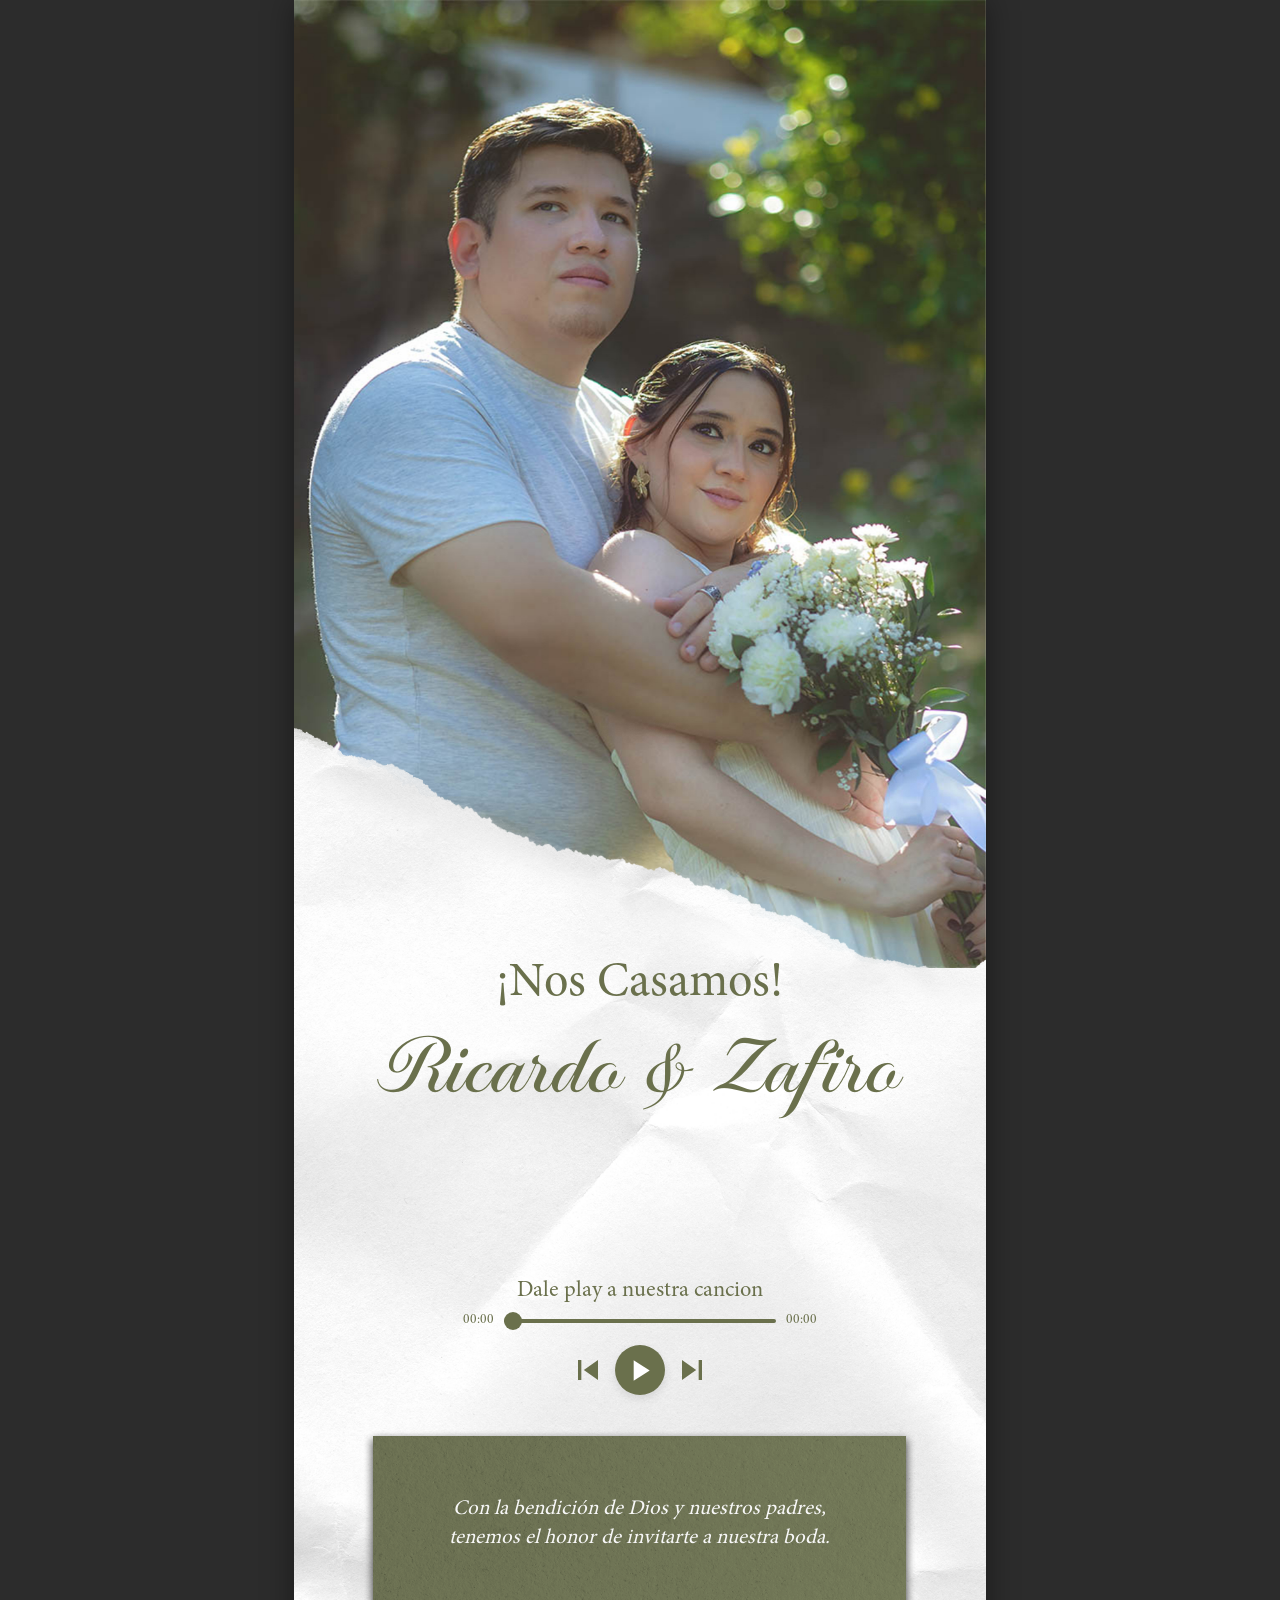
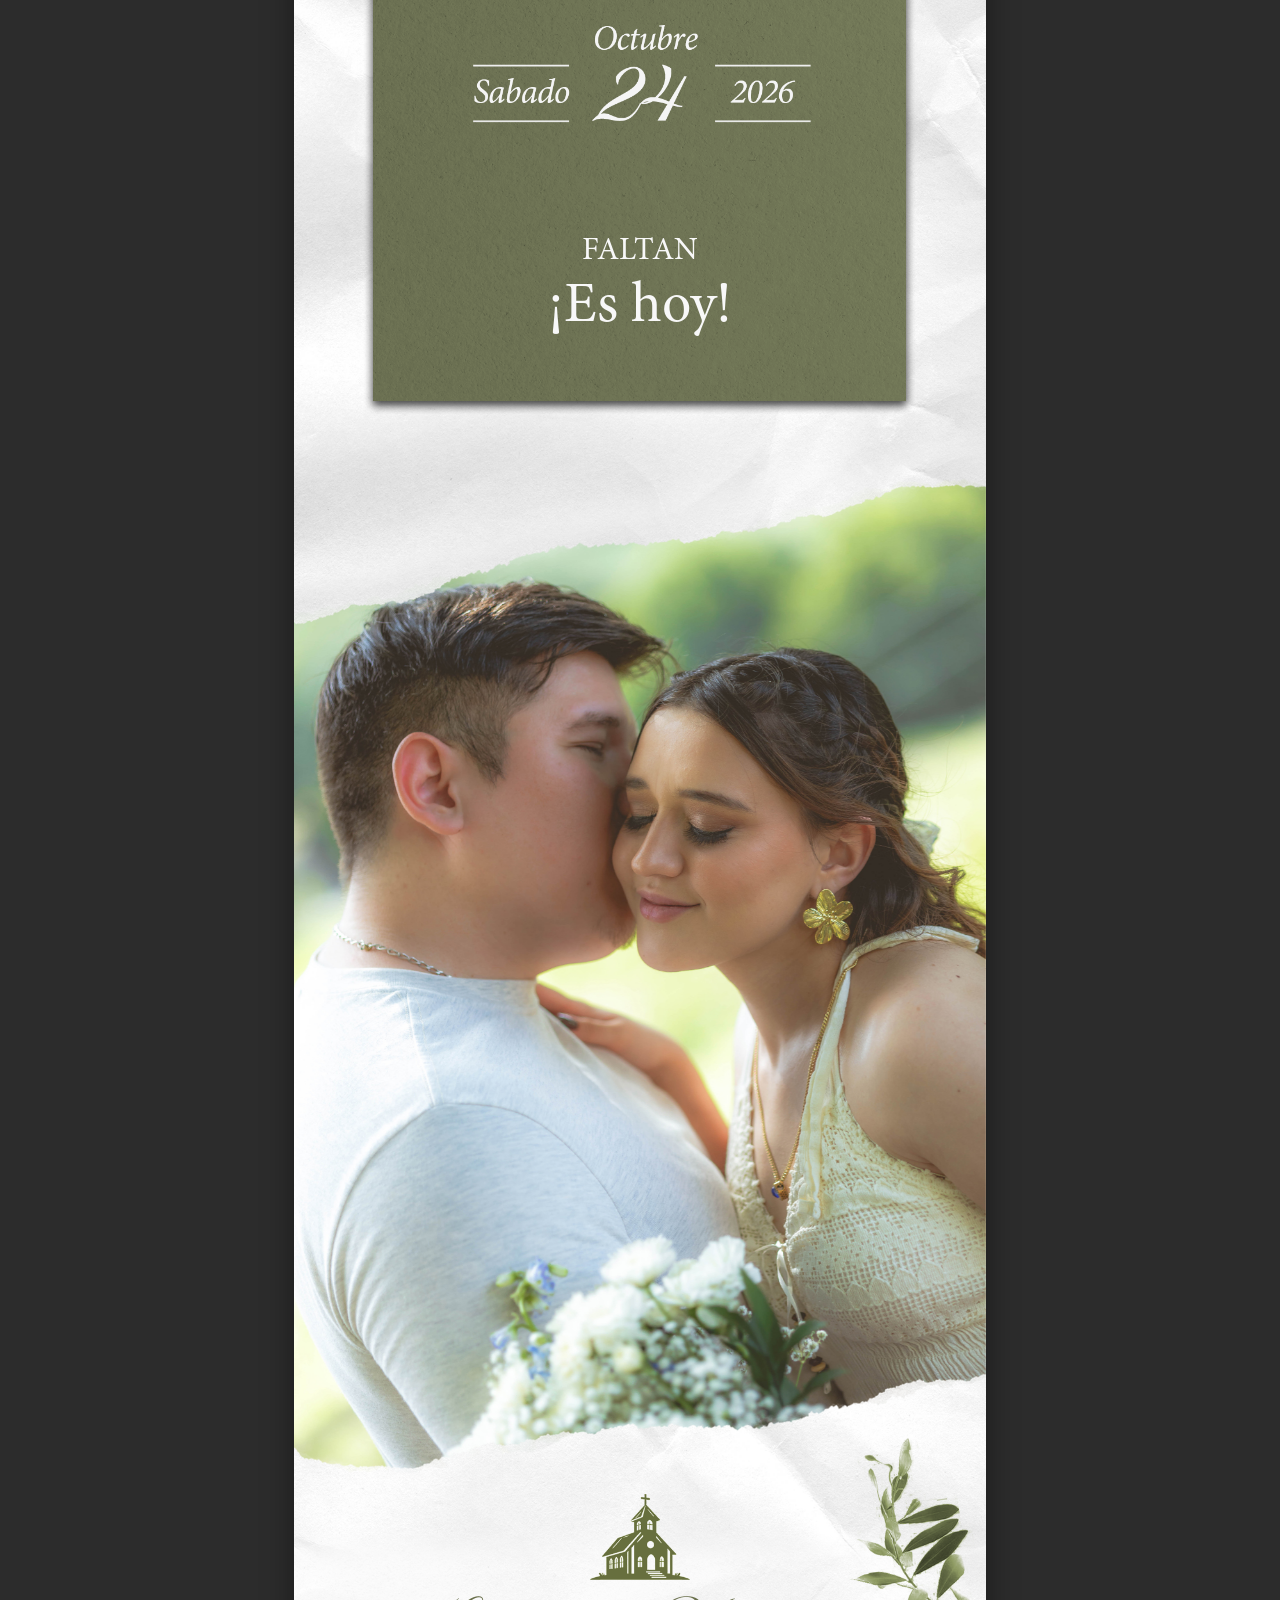
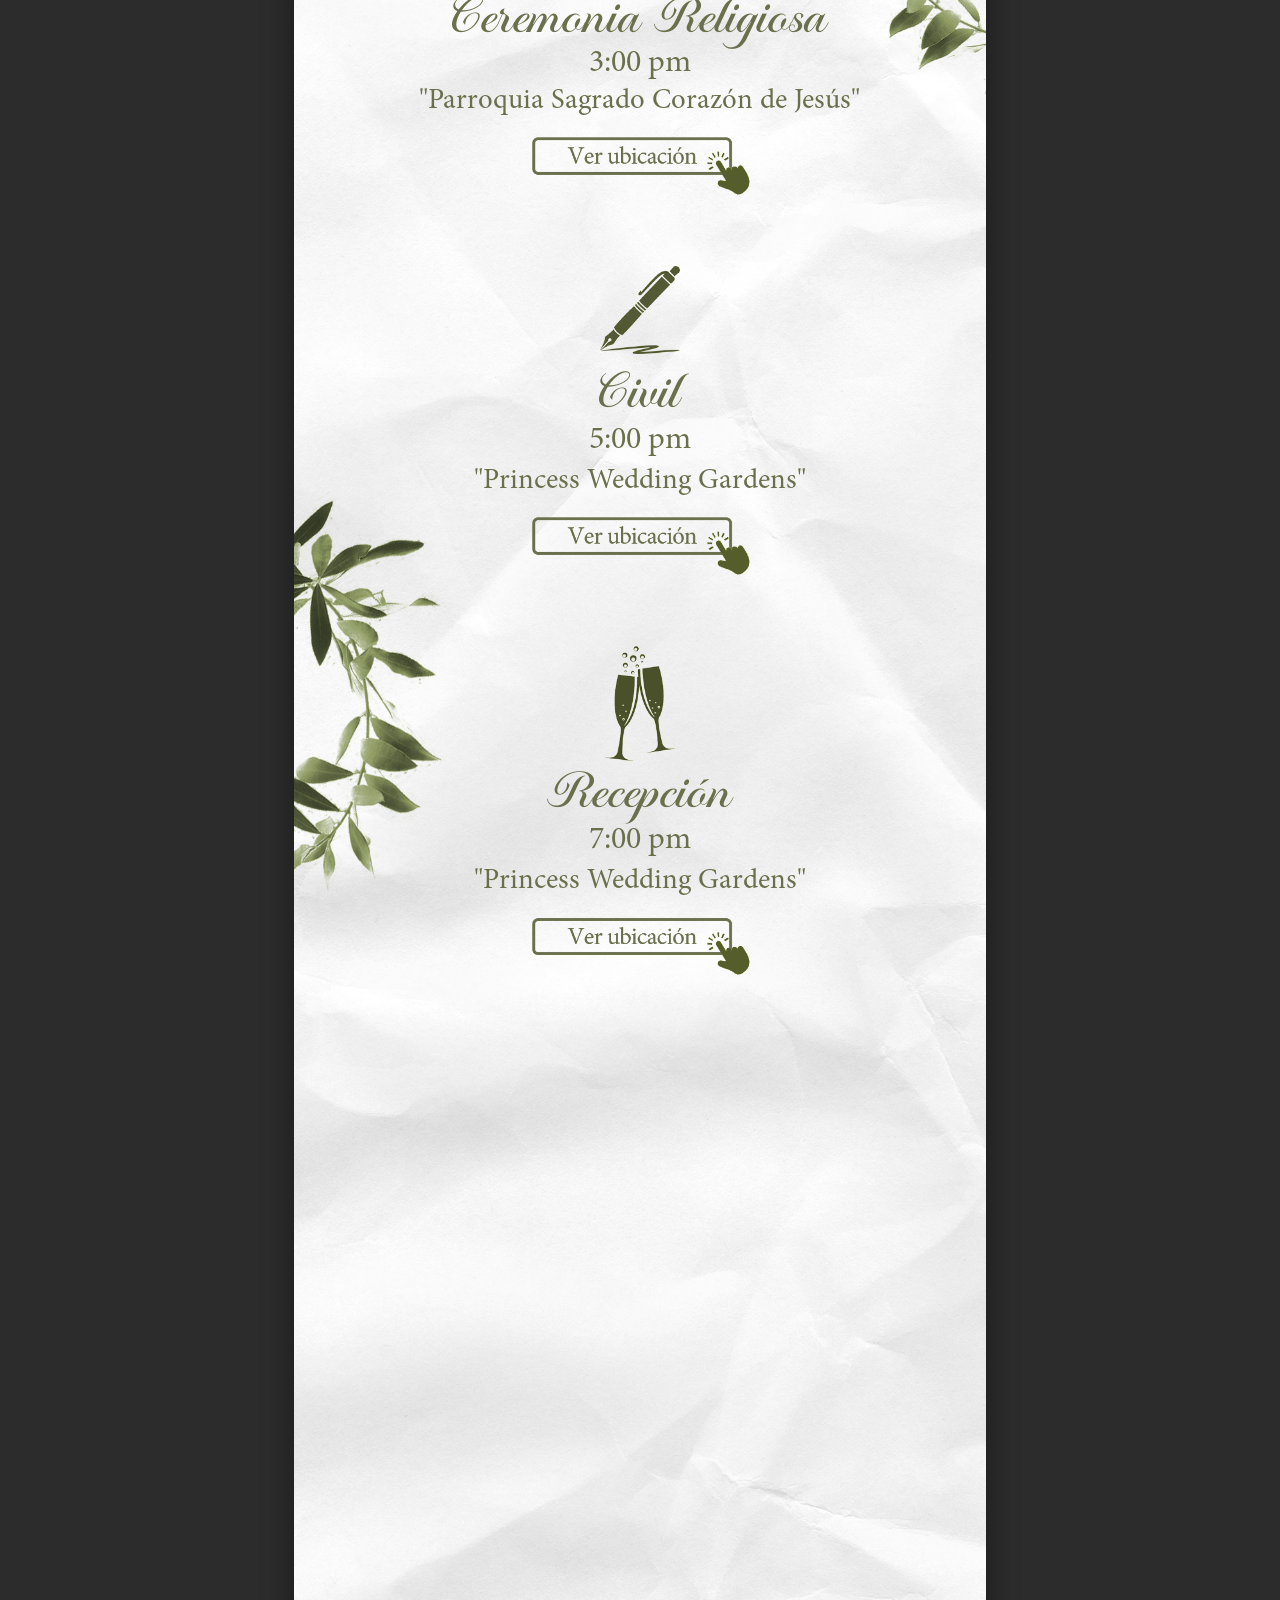
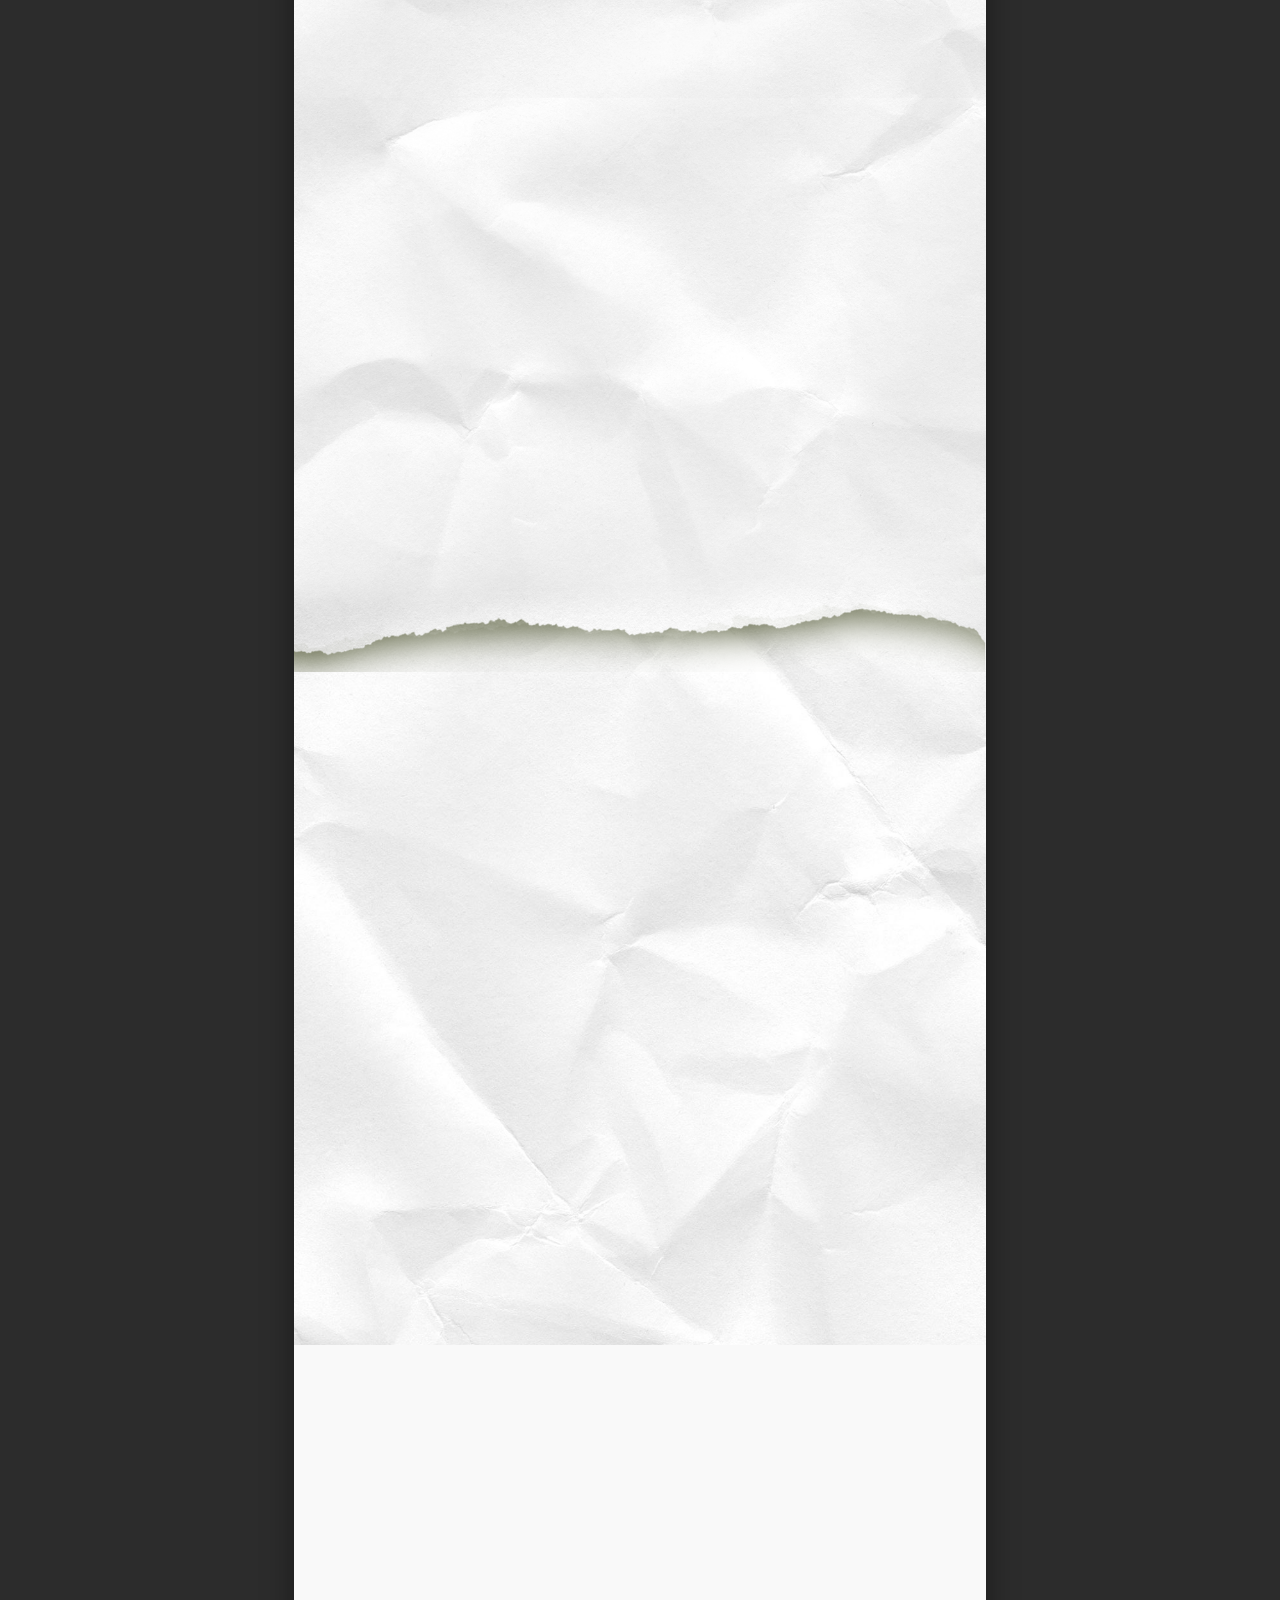
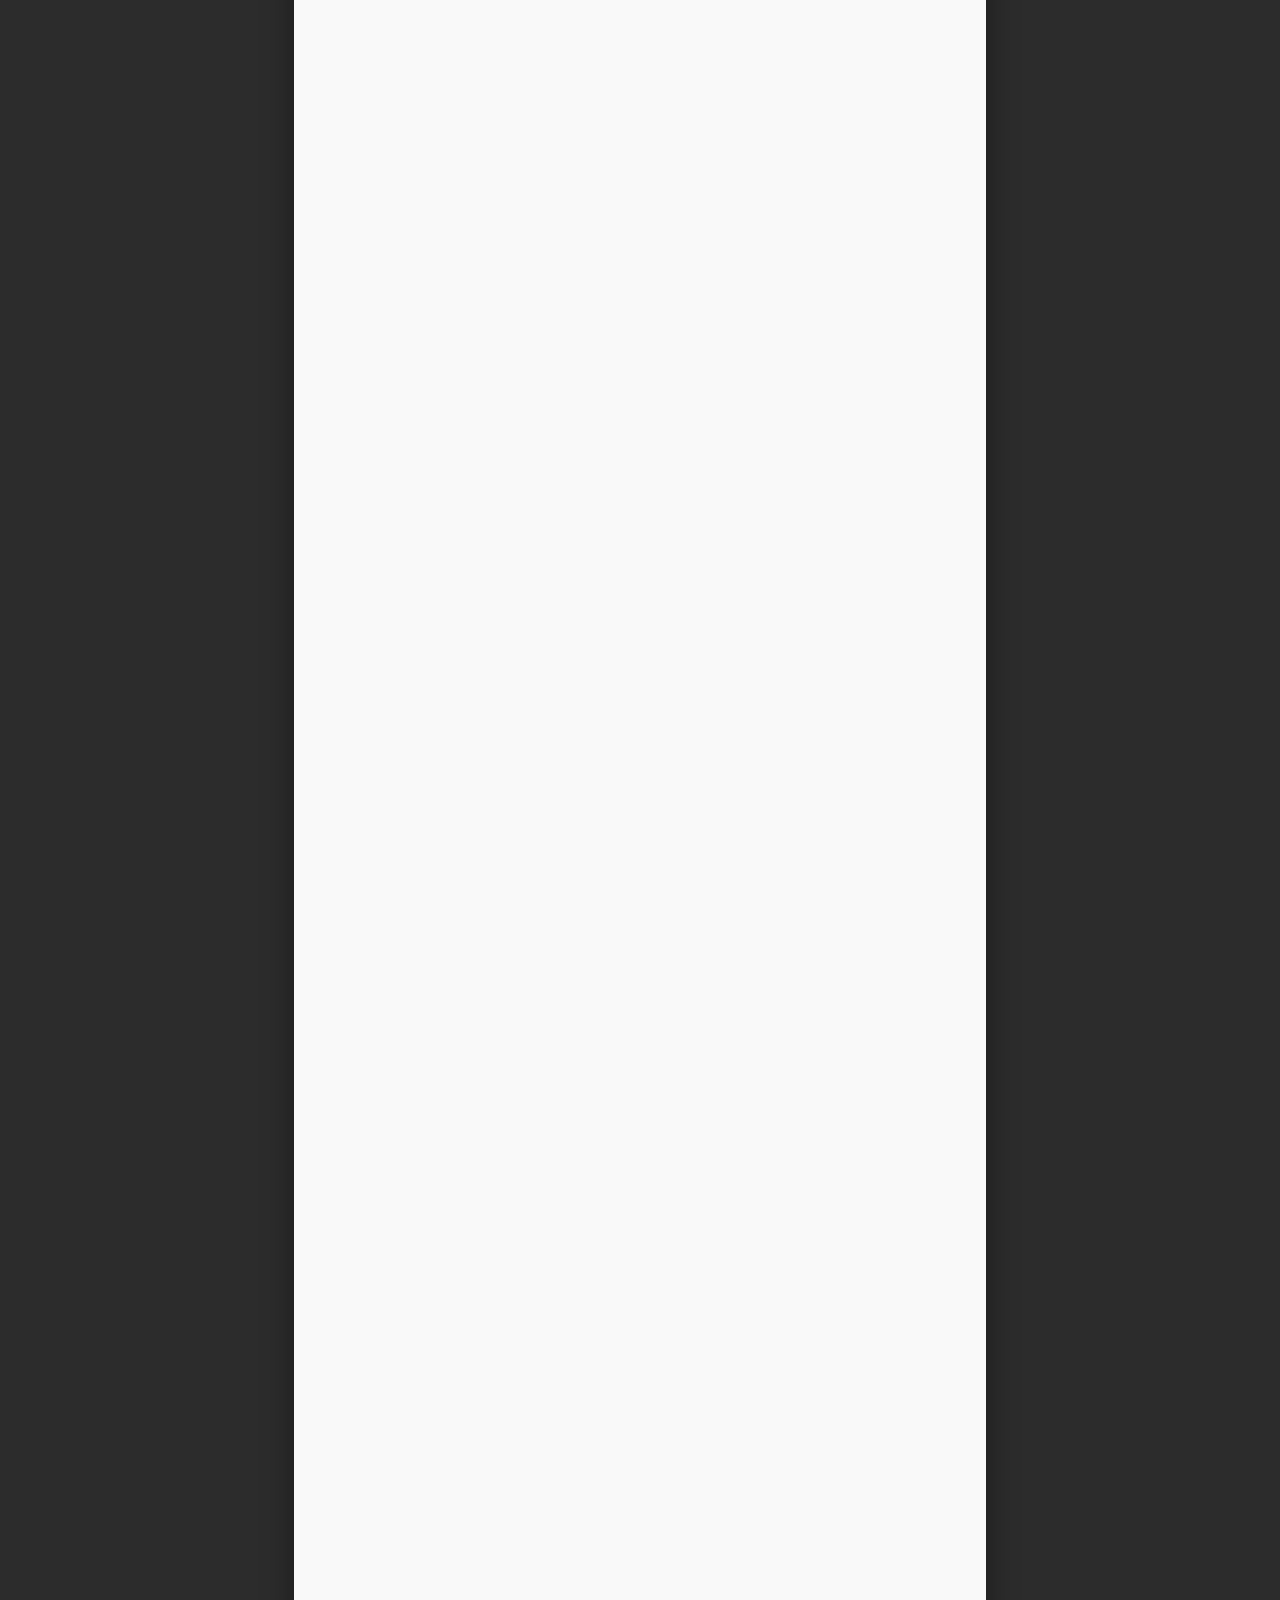
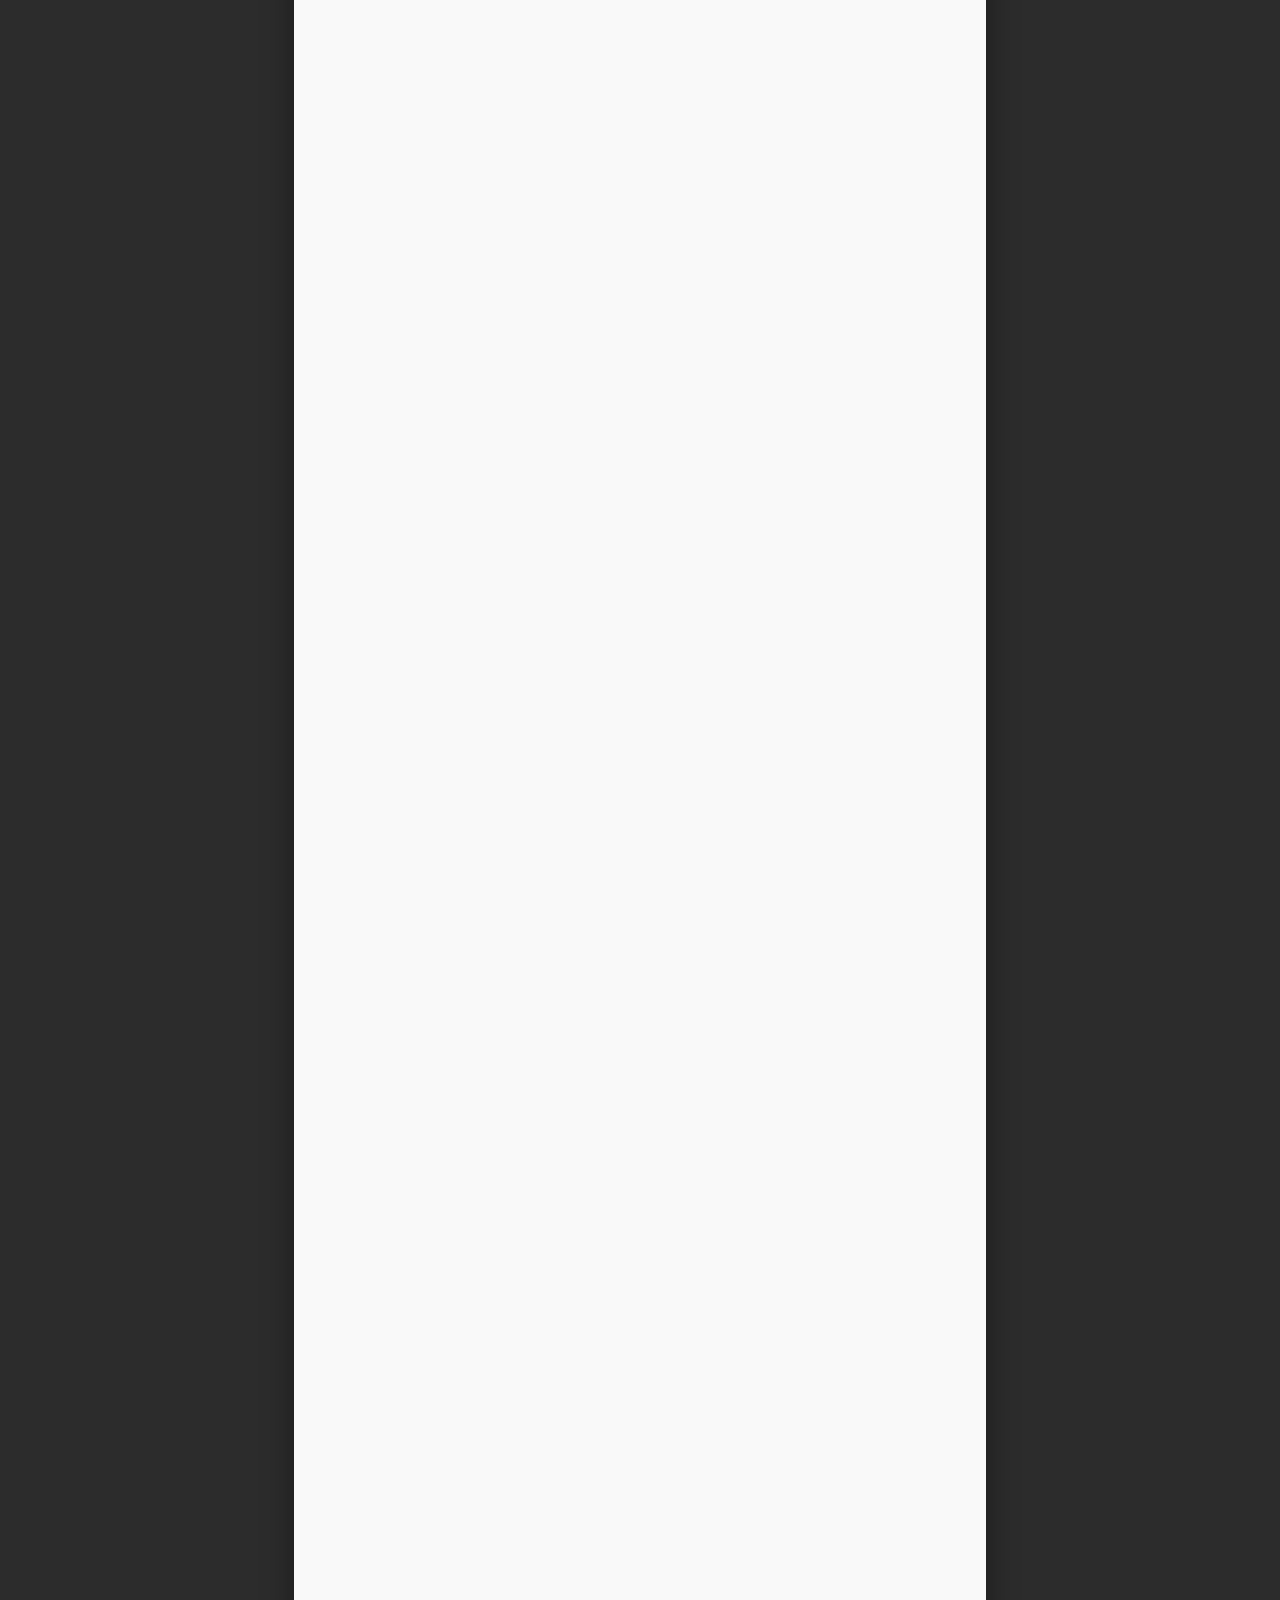
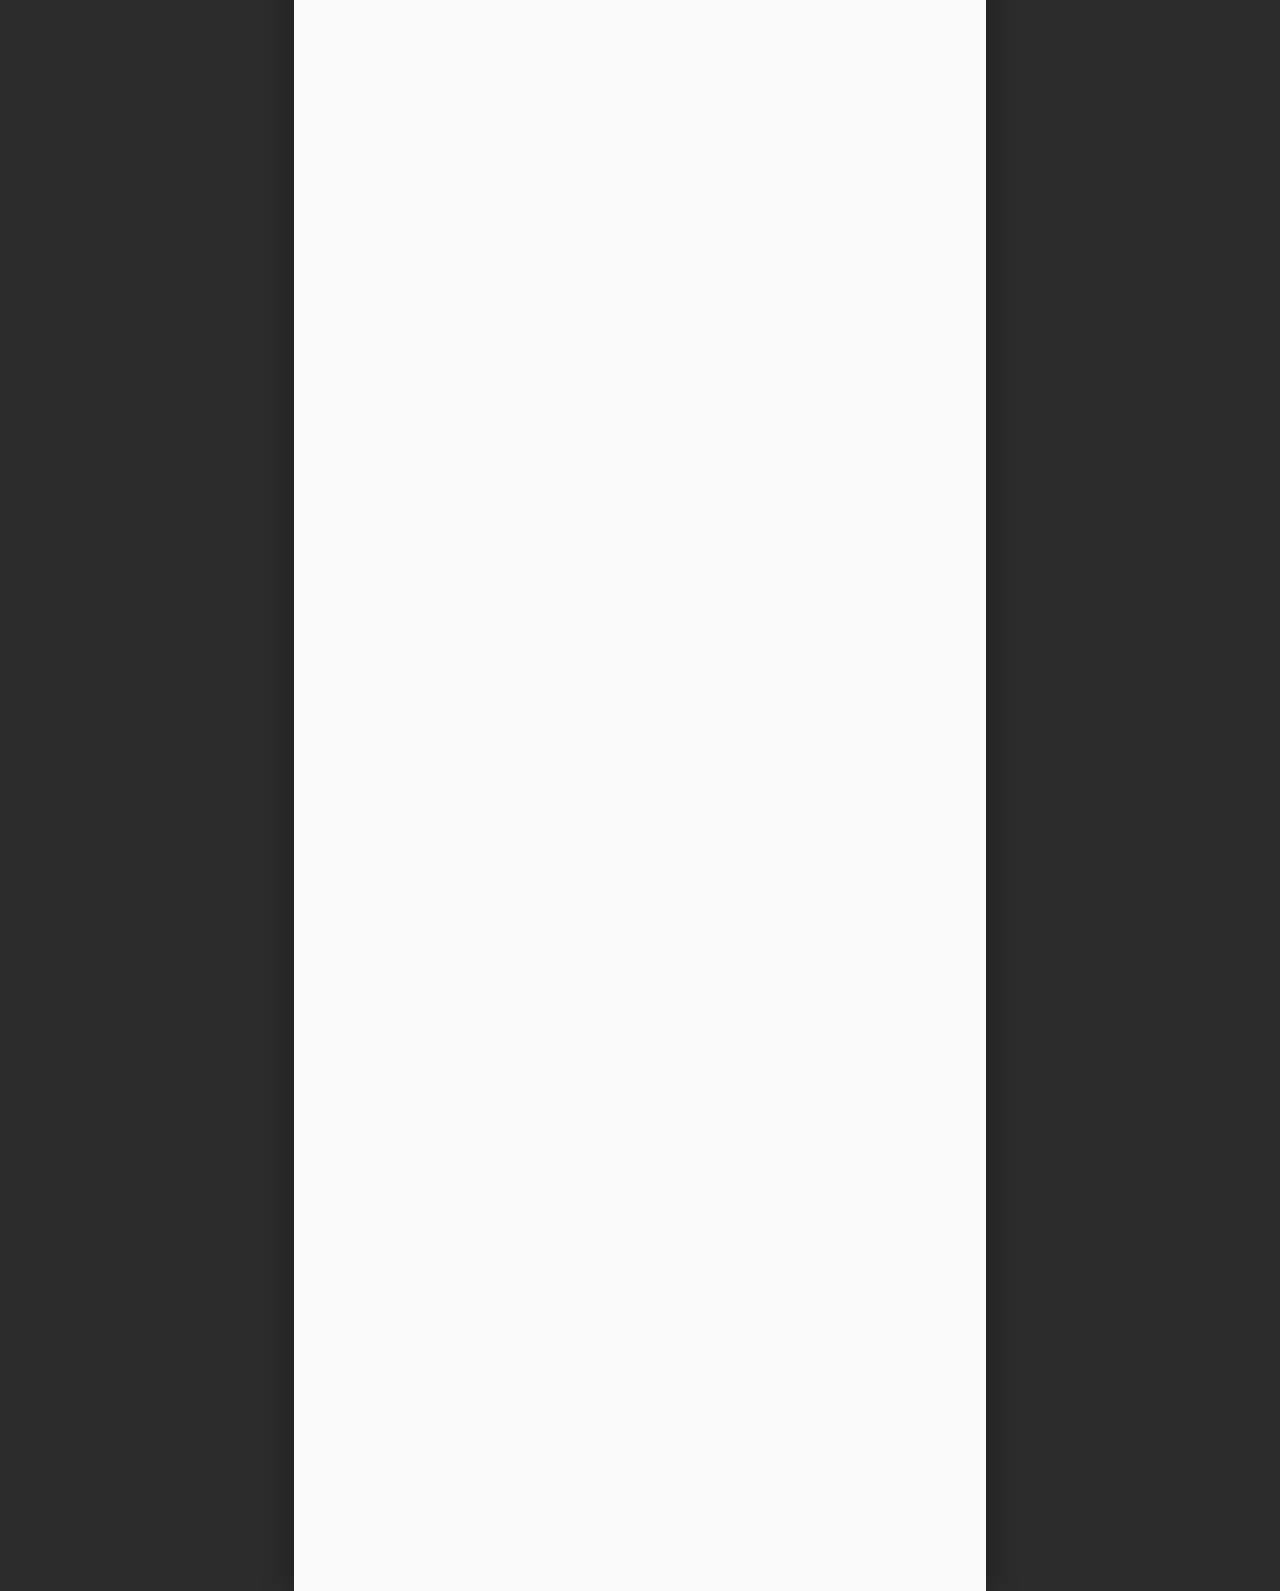
==== commit 619df8cc: "Added next section with locations and links" ====
--- a/invitation.html
+++ b/invitation.html
@@ -19,14 +19,11 @@
 
     <!-- The Content Block (This whole section scrolls up together) -->
     <section class="intro-section">
-        
         <!-- The tear image is right at the top of the content block -->
-        <img src="assets/02_1st_tear.webp" class="tear-img">
-        
+        <img src="assets/02_1st_tear.webp" class="tear-img"> 
         <section class="main-text">
             <h2 class="serif-subtitle">¡Nos Casamos!</h2>
-            <h1 class="script-title">Ricardo & Zafiro</h1>
-            
+            <h1 class="script-title">Ricardo & Zafiro</h1>     
             <!-- --- START MUSIC PLAYER --- -->
             <div class="music-player">
                 <h4 class="player-title">Dale play a nuestra cancion</h4>
@@ -61,44 +58,88 @@
             <!-- --- END MUSIC PLAYER --- -->
         </section>
         <section class="date-text">
-
         <!--  The Green Date Card Image -->
-        <img src="assets/06_date.webp" alt="Sábado 24 Octubre 2026" class="date-img">
-        <div class="date-overlay-content">
-        <!-- Top text -->
-        <div class="top-invitation-text">
-            Con la bendición de Dios y nuestros padres,<br>tenemos el honor de invitarte a nuestra boda.
-        </div>
-        <!-- Countdown container at the bottom of the card -->
-        <div class="countdown-container">
-            <div class="faltan-title">FALTAN</div>
-            <div class="countdown-timer" id="countdown">
-                <div class="time-block">
-                    <span id="days">00</span>
-                    <span class="label">Dias</span>
+            <img src="assets/06_date.webp" alt="Sábado 24 Octubre 2026" class="date-img">
+            <div class="date-overlay-content">
+            <!-- Top text -->
+                <div class="top-invitation-text">
+                    Con la bendición de Dios y nuestros padres,<br>tenemos el honor de invitarte a nuestra boda.
                 </div>
-                <span class="separator">:</span>
-                <div class="time-block">
-                    <span id="hours">00</span>
-                    <span class="label">Horas</span>
-                </div>
-                <span class="separator">:</span>
-                <div class="time-block">
-                    <span id="minutes">00</span>
-                    <span class="label">Min</span>
-                </div>
-                <span class="separator">:</span>
-                <div class="time-block">
-                    <span id="seconds">00</span>
-                    <span class="label">Seg</span>
+                <!-- Countdown container at the bottom of the card -->
+                <div class="countdown-container">
+                    <div class="faltan-title">FALTAN</div>
+                    <div class="countdown-timer" id="countdown">
+                            <div class="time-block">
+                                <span id="days">00</span>
+                                <span class="label">Dias</span>
+                            </div>
+                            <span class="separator">:</span>
+                            <div class="time-block">
+                                <span id="hours">00</span>
+                                <span class="label">Horas</span>
+                            </div>
+                            <span class="separator">:</span>
+                            <div class="time-block">
+                                <span id="minutes">00</span>
+                                <span class="label">Min</span>
+                            </div>
+                            <span class="separator">:</span>
+                            <div class="time-block">
+                                <span id="seconds">00</span>
+                                <span class="label">Seg</span>
+                            </div>
+                    </div>
                 </div>
             </div>
-        </div>
         </section>
     </section>
     
     <section class="middle-section">
         <img src="assets/03_US_Foto2.jpg" alt="Ricardo y Zafiro 2" class="usfoto2-img">
+    </section>
+    <!-- --- SECTION 4: CONTENT 2 & TEAR 2 (Layer 4) --- -->
+    <section class="last-section">
+        <img src="assets/03_2st_tear_v2.webp" alt="Details" class="tear2-img">
+        <div class="events-container">
+            <!-- EVENT 1: Ceremonia Religiosa -->
+            <div class="event-item">
+                <img src="assets/church.webp" alt="Ceremonia Religiosa" class="event-icon1">
+                <div class="event-text-block">
+                    <h2 class="event-title">Ceremonia Religiosa</h2>
+                    <p class="event-time">3:00 pm</p>
+                    <p class="event-location">"Parroquia Sagrado Corazón de Jesús"</p>
+                </div>
+                <a href="https://maps.app.goo.gl/cJRtxFD6h9nJVfGp8" target="_blank" class="location-btn-link">
+                    <img src="assets/ubicacion_btn.webp" alt="Ver ubicación" class="location-btn-img">
+                </a>
+            </div>
+            <!-- EVENT 2: Civil -->
+            <div class="event-item">
+                
+                <img src="assets/pen.webp" alt="Civil" class="event-icon2">
+                <div class="event-text-block">
+                    <h2 class="event-title">Civil</h2>
+                    <p class="event-time">5:00 pm</p>
+                    <p class="event-location">"Princess Wedding Gardens"</p>
+                </div>
+                <a href="https://maps.app.goo.gl/DjsbpYgwzKqxDwWD8" target="_blank" class="location-btn-link">
+                    <img src="assets/ubicacion_btn.webp" alt="Ver ubicación" class="location-btn-img">
+                </a>
+            </div>
+            <!-- EVENT 3: Recepción -->
+            <div class="event-item">
+                <img src="assets/glass.webp" alt="Recepción" class="event-icon3">
+                <div class="event-text-block">
+                    <h2 class="event-title">Recepción</h2>
+                    <p class="event-time">7:00 pm</p>
+                    <p class="event-location">"Princess Wedding Gardens"</p>
+                </div>
+                <a href="https://maps.app.goo.gl/DjsbpYgwzKqxDwWD8" target="_blank" class="location-btn-link">
+                    <img src="assets/ubicacion_btn.webp" alt="Ver ubicación" class="location-btn-img">
+                </a>
+            </div>
+
+        </div>
     </section>
     <!-- Link to your JS logic -->
     <script src="js/player.js"></script>
--- a/css/style.css
+++ b/css/style.css
@@ -77,10 +77,106 @@
 
 .middle-section {
     /* Normal document flow so everything inside scrolls together */
-    position: relative; 
-    z-index: 1; 
+    position: sticky;
+    top: -5%;
+    z-index: 1;
+}
+
+.last-section {
+    /* Normal document flow so everything inside scrolls together */
+    position: relative; 
+    z-index: 2; 
     text-align: center;
     color: #6a704c;
+}
+
+/* --- LAYER 4: EVENTS SECTION STYLING --- */
+.events-container {
+    position: relative; /* Pulls content up into the second tear texture smoothly */
+    margin-top: -344%;
+    z-index: 10;
+    
+}
+
+.event-item {
+    display: flex;
+    flex-direction: column;
+    align-items: center;
+    margin-bottom: 10%; /* Vertical space between each event card */
+}
+
+/* Green Boxes: Event Category Icons */
+.event-icon1 {
+    width: clamp(75px, 12vw, 100px);
+    height: auto;
+    display: block;
+    margin: 0 auto 3% auto;
+    position: relative;
+    z-index: 2;
+}
+
+.event-icon2 {
+    width: clamp(55px, 12vw, 80px);
+    height: auto;
+    display: block;
+    margin: 0 auto 3% auto;
+    position: relative;
+    z-index: 2;
+}
+
+.event-icon3 {
+    width: clamp(50px, 12vw, 70px);
+    height: auto;
+    display: block;
+    margin: 0 auto 2% auto;
+    position: relative;
+    z-index: 2;
+}
+
+/* Red Boxes: Text Typography */
+.event-text-block {
+    text-align: center;
+    padding: 0 20px;
+    margin-bottom: 15px;
+}
+
+.event-title {
+    font-family: 'WeddingCursive', cursive;
+    font-size: clamp(1.8rem, 5.5vw, 2.8rem);
+    font-weight: 400;
+    line-height: 1.1;
+}
+
+.event-time {
+    font-family: 'WeddingRegular', serif;
+    font-size: clamp(1.5rem, 2.8vw, 2rem);
+    margin-top: -2.5%;
+}
+
+.event-location {
+    font-family: 'WeddingRegular', serif;
+    font-size: clamp(1.2rem, 2.3vw, 1.8rem);
+    margin-top: -2.5%;
+    letter-spacing: -2%
+}
+
+/* Yellow Boxes: Clickable Location Image Buttons */
+.location-btn-link {
+    display: inline-block;
+    transition: transform 0.2s ease, opacity 0.2s ease;
+    cursor: pointer;
+}
+
+.location-btn-link:hover {
+    transform: scale(1.03);
+    opacity: 0.9;
+}
+
+.location-btn-img {
+    width: clamp(160px, 38vw, 230px);
+    height: auto;
+    display: block;
+    margin: -5% auto 0 auto;
 }
 
 .main-text {
@@ -193,13 +289,25 @@
     z-index: 2;
 } 
 
+.tear2-img {
+    width: 100%;
+    max-width: 100%;
+    height: auto;
+    display: block;
+    
+    /* Pulls the paper UP over the top photo */
+    margin-top: -20%; 
+    
+    position: relative; 
+    z-index: 2;
+} 
+
 .usfoto2-img {
     width: 100%; /* Forces the image to span the full 18.29cm width cleanly */
     max-width: 100%;
     height: auto;
     display: block;
-    margin-top: 8%; 
-    padding-top: 0;
+    margin-top: 4%; 
     position: relative; 
     z-index: 1;
 }
@@ -332,4 +440,96 @@
     width: clamp(22px, 5vw, 35px);
     height: clamp(22px, 5vw, 35px);
     fill: white;
+}
+
+/* 2. Overriding value for Smartphones (screens 768px wide or smaller) */
+@media (max-width: 768px) {
+    /* --- LAYER 4: EVENTS SECTION STYLING --- */
+    .events-container {
+        position: relative; /* Pulls content up into the second tear texture smoothly */
+        margin-top: -346%;
+        z-index: 10;
+        
+    }
+
+    .event-item {
+        display: flex;
+        flex-direction: column;
+        align-items: center;
+        margin-bottom: 10%; /* Vertical space between each event card */
+    }
+
+    /* Green Boxes: Event Category Icons */
+    .event-icon1 {
+        width: clamp(65px, 12vw, 80px);
+        height: auto;
+        display: block;
+        margin: 0 auto 3% auto;
+        position: relative;
+        z-index: 2;
+    }
+
+    .event-icon2 {
+        width: clamp(50px, 12vw, 80px);
+        height: auto;
+        display: block;
+        margin: 0 auto 3% auto;
+        position: relative;
+        z-index: 2;
+    }
+
+    .event-icon3 {
+        width: clamp(45px, 12vw, 80px);
+        height: auto;
+        display: block;
+        margin: 0 auto 2% auto;
+        position: relative;
+        z-index: 2;
+    }
+
+    /* Red Boxes: Text Typography */
+    .event-text-block {
+        text-align: center;
+        padding: 0 20px;
+        margin-bottom: 15px;
+    }
+
+    .event-title {
+        font-family: 'WeddingCursive', cursive;
+        font-size: clamp(1.7rem, 5.5vw, 2.8rem);
+        font-weight: 400;
+        line-height: 1.1;
+    }
+
+    .event-time {
+        font-family: 'WeddingRegular', serif;
+        font-size: clamp(1.4rem, 2.8vw, 1.6rem);
+        margin-top: -2.5%;
+    }
+
+    .event-location {
+        font-family: 'WeddingRegular', serif;
+        font-size: clamp(1.1rem, 2.3vw, 1.35rem);
+        margin-top: -2.5%;
+        letter-spacing: -2%
+    }
+
+    /* Yellow Boxes: Clickable Location Image Buttons */
+    .location-btn-link {
+        display: inline-block;
+        transition: transform 0.2s ease, opacity 0.2s ease;
+        cursor: pointer;
+    }
+
+    .location-btn-link:hover {
+        transform: scale(1.03);
+        opacity: 0.9;
+    }
+
+    .location-btn-img {
+        width: clamp(95px, 35vw, 230px);
+        height: auto;
+        display: block;
+        margin: -10% auto 0 auto;
+    }
 }
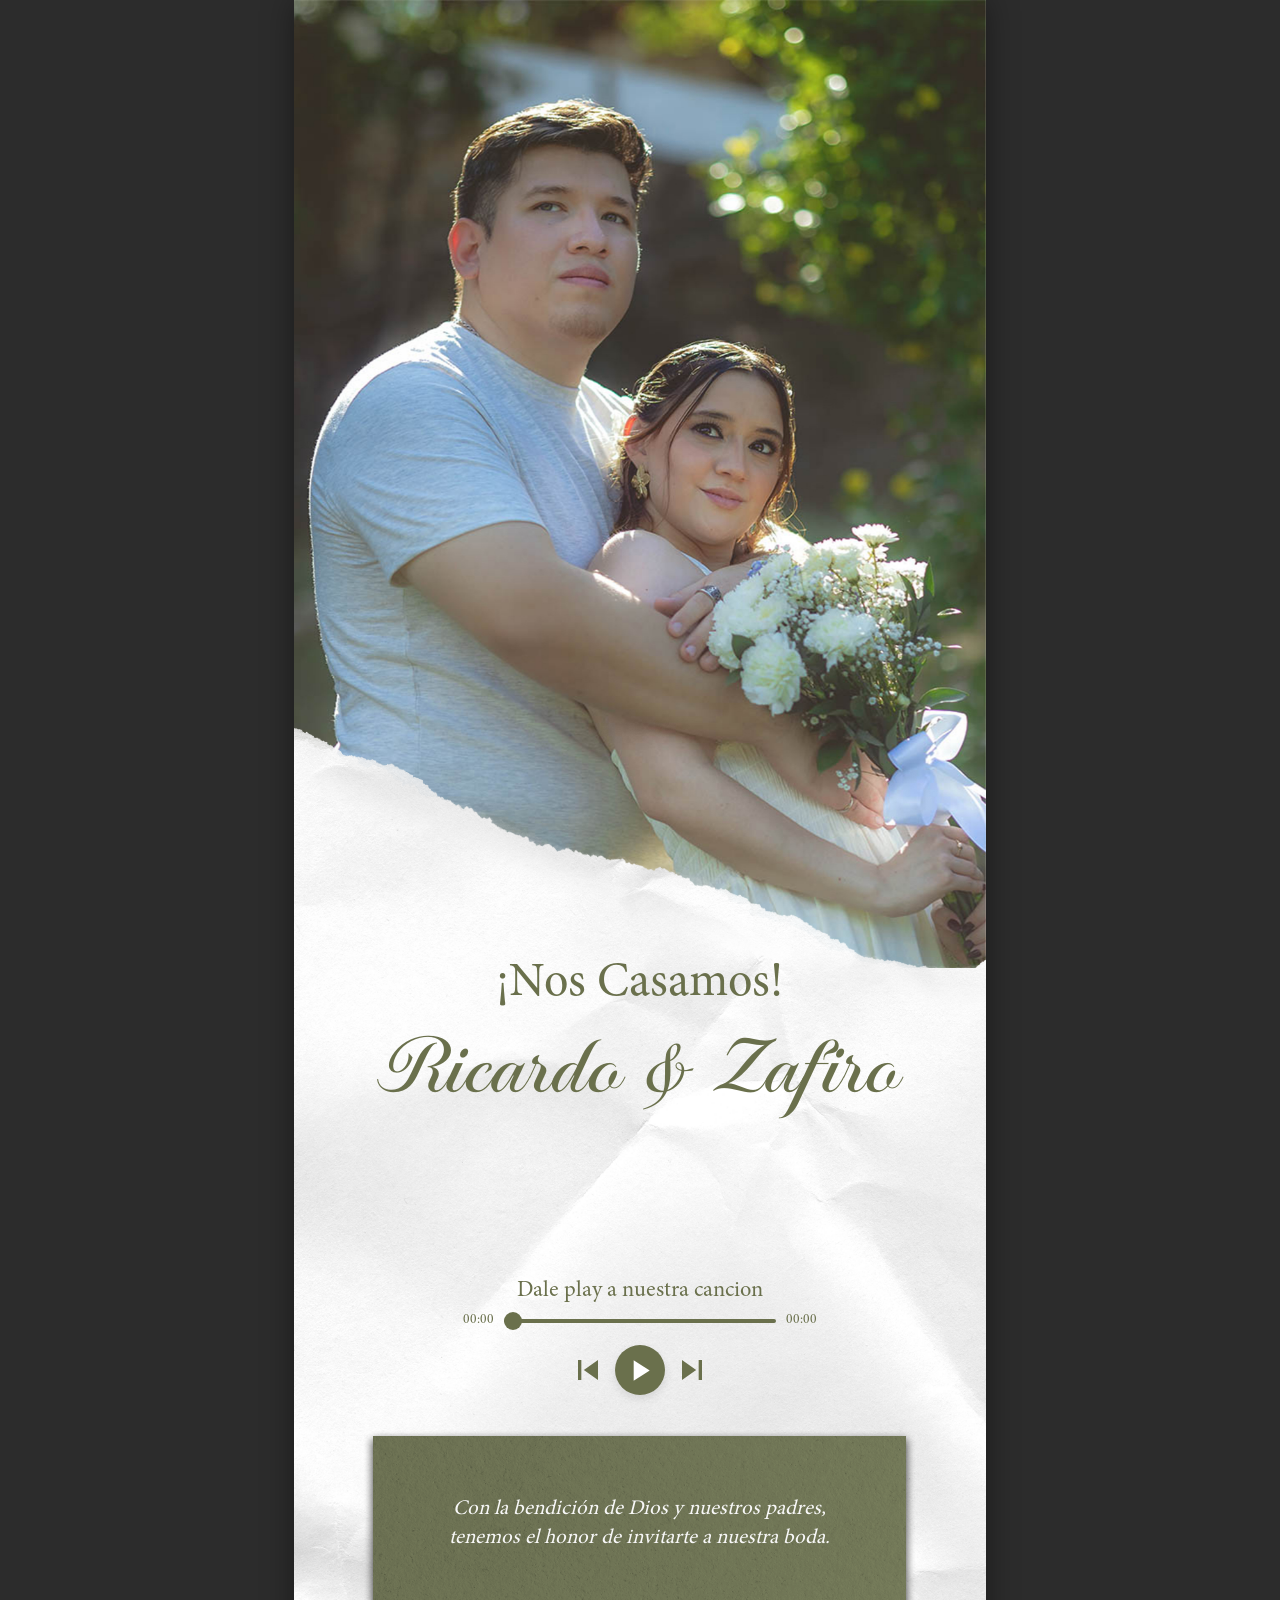
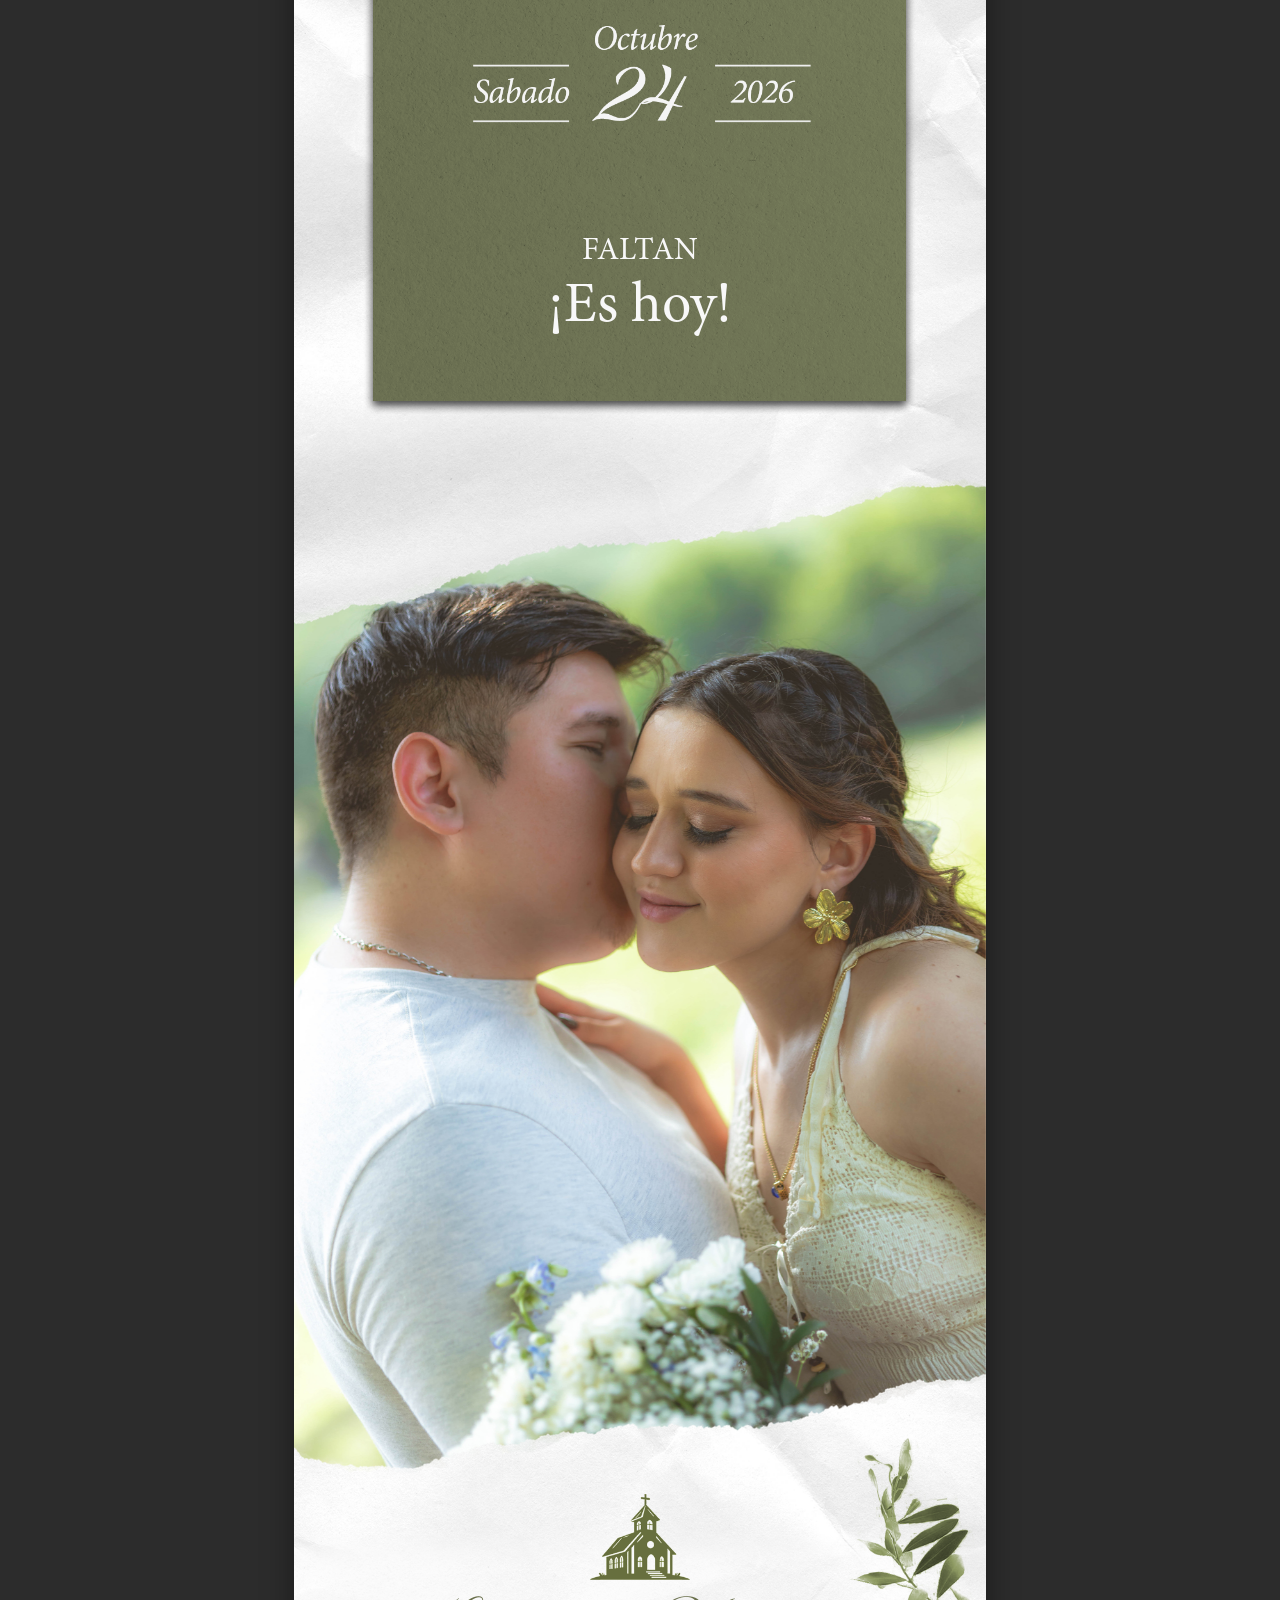
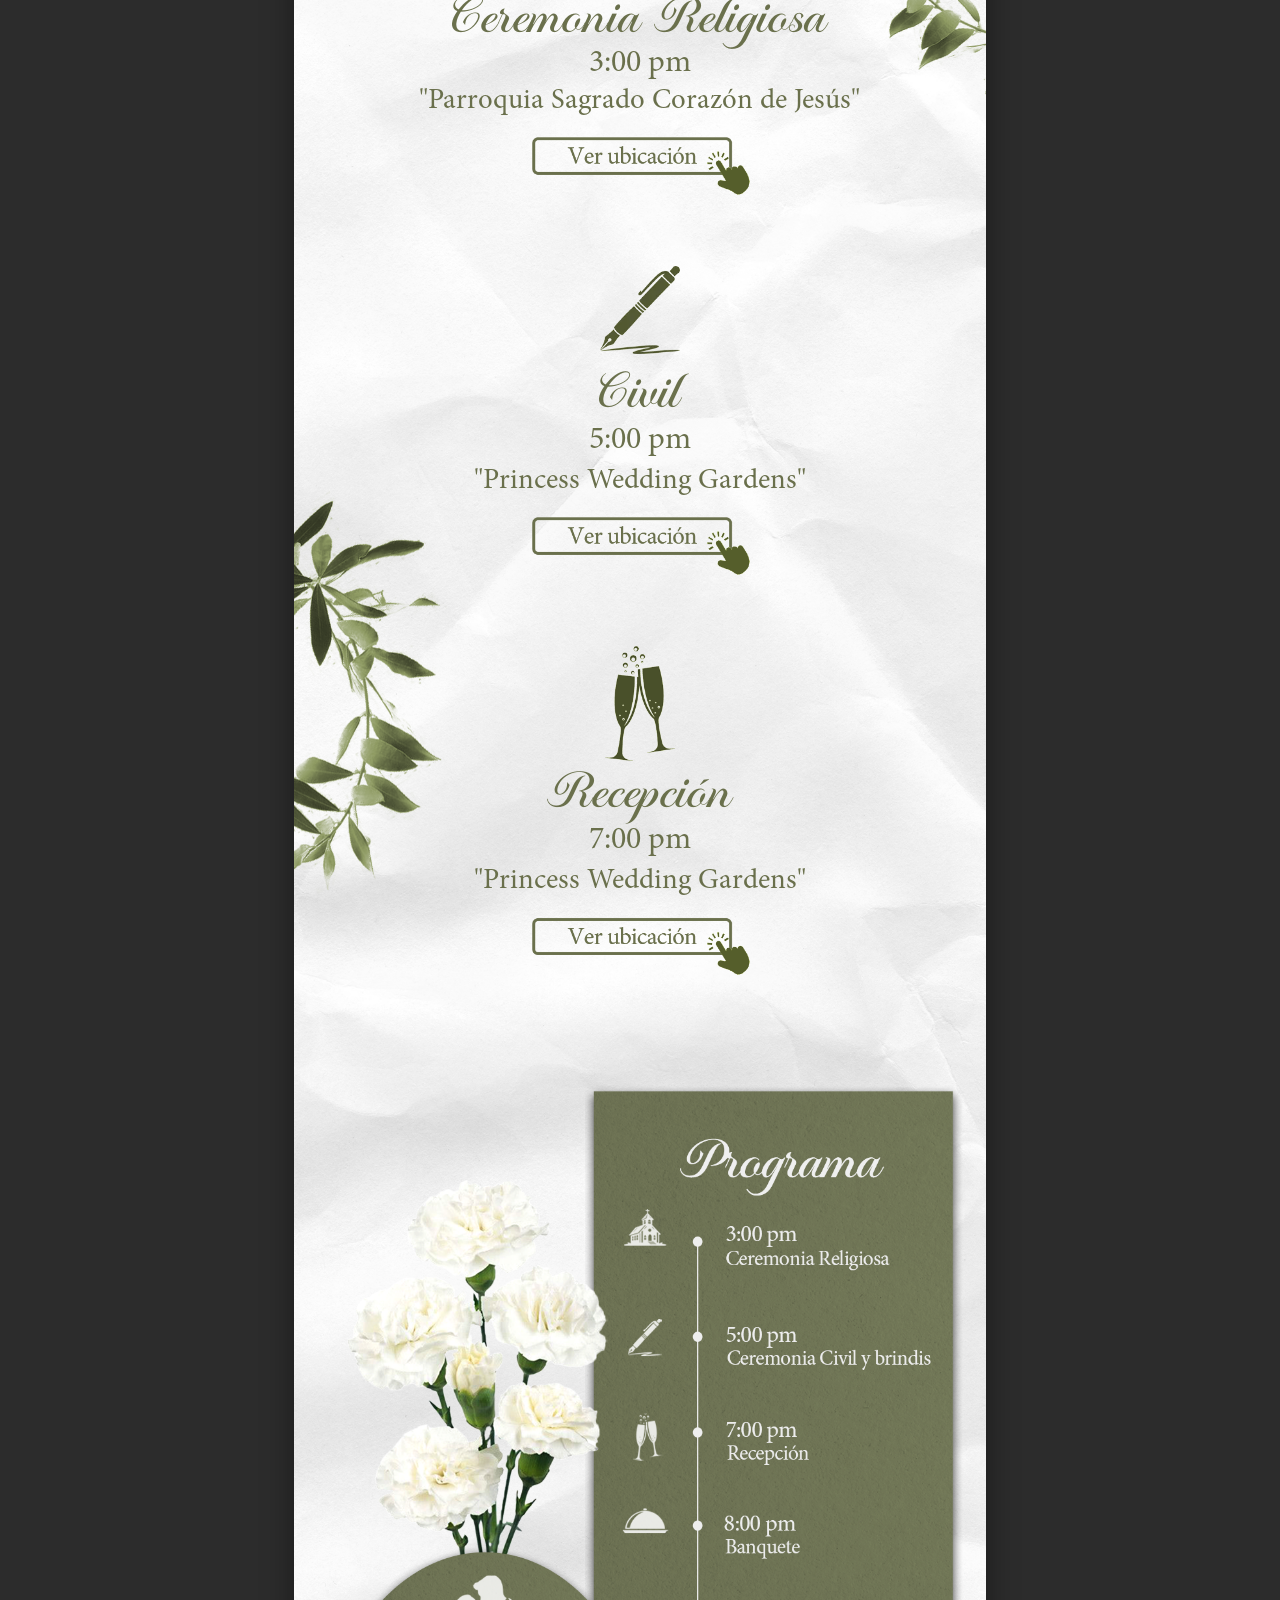
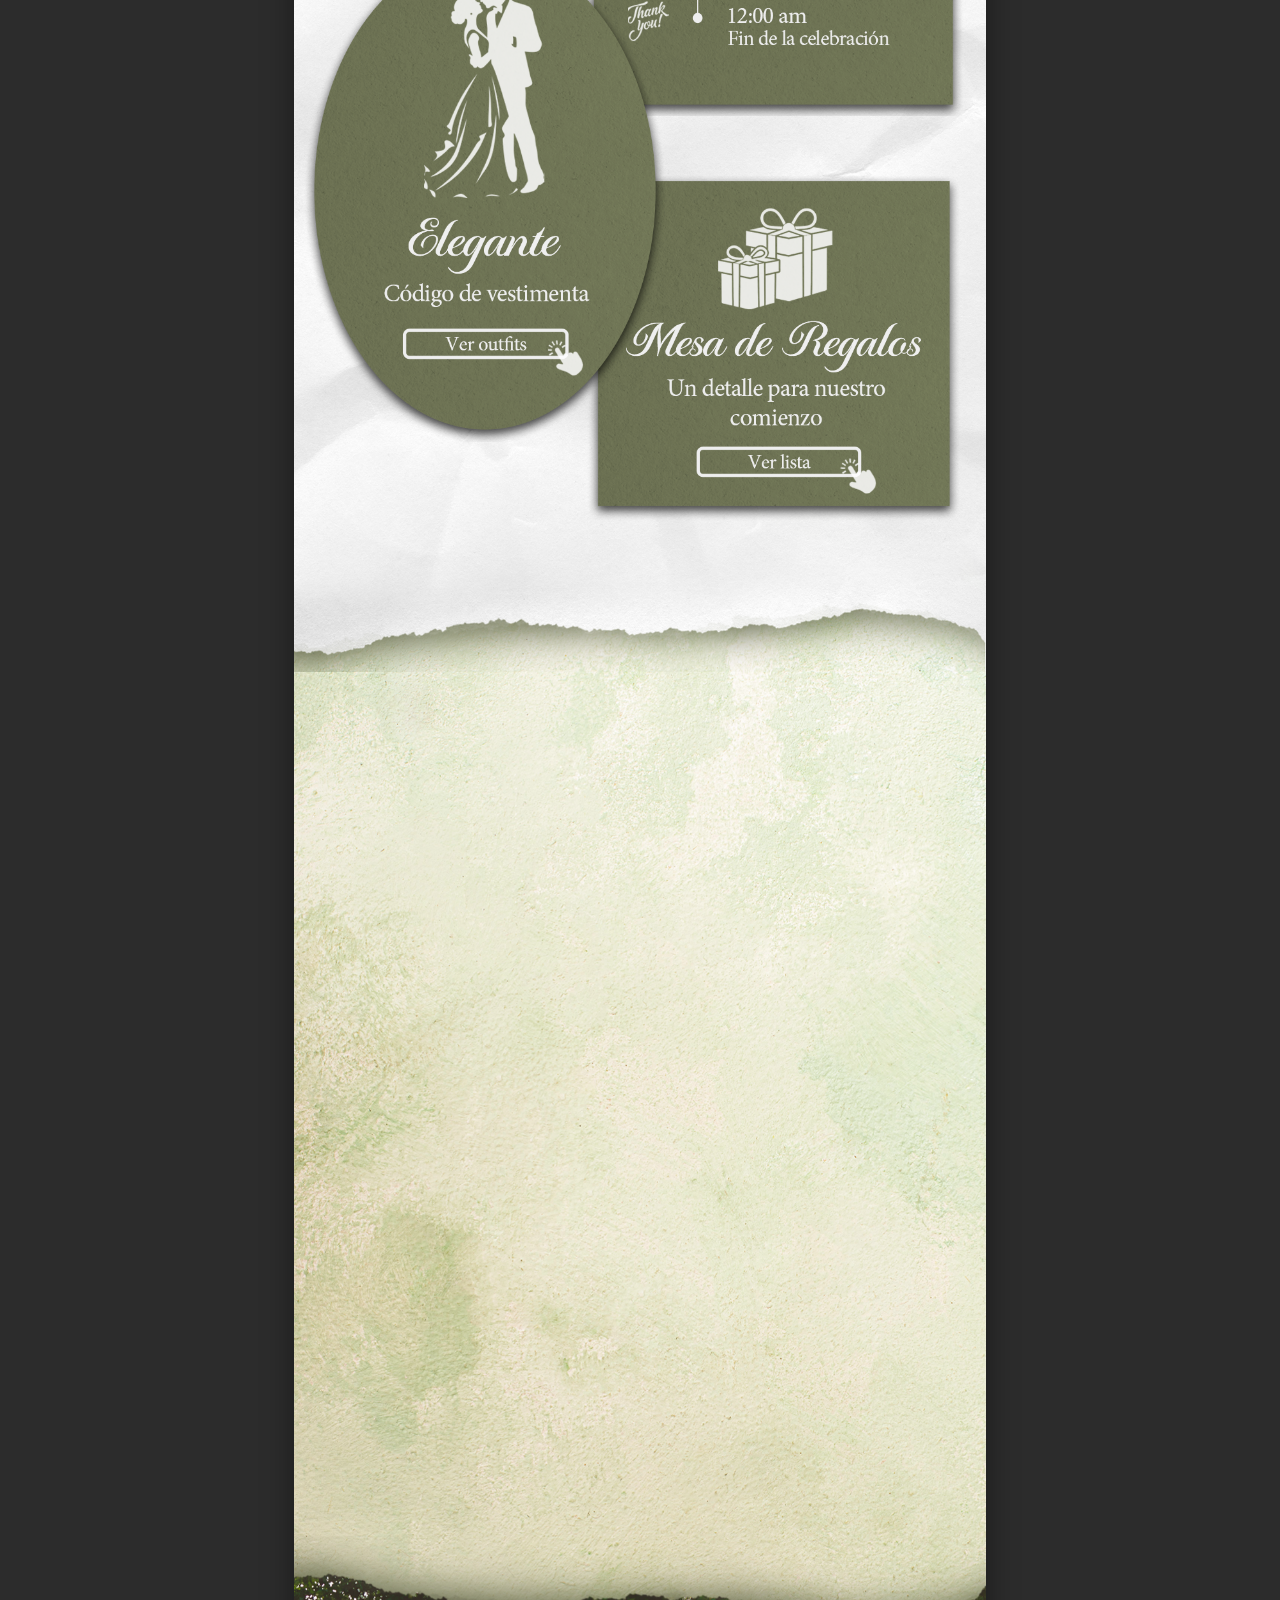
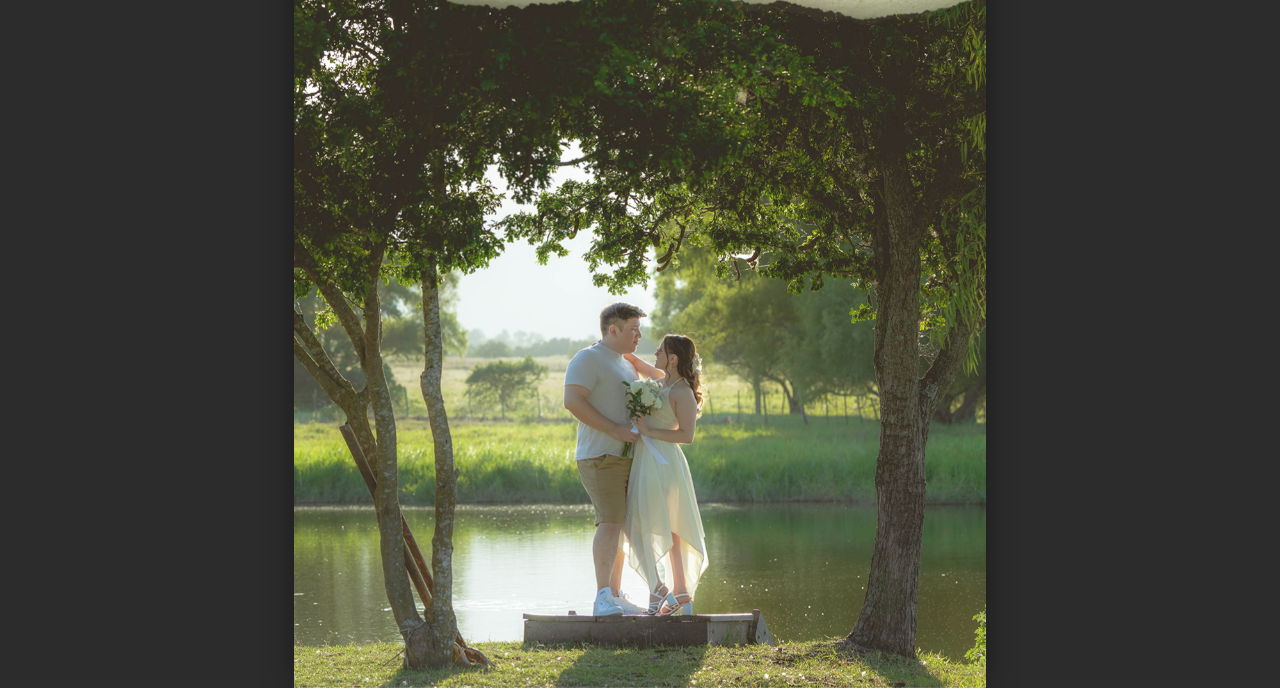
==== commit 88ddccf7: "Finalized structure, and links" ====
--- a/invitation.html
+++ b/invitation.html
@@ -93,11 +93,11 @@
             </div>
         </section>
     </section>
-    
+    <!-- --- SECTION 2: Second Photo --- -->
     <section class="middle-section">
         <img src="assets/03_US_Foto2.jpg" alt="Ricardo y Zafiro 2" class="usfoto2-img">
     </section>
-    <!-- --- SECTION 4: CONTENT 2 & TEAR 2 (Layer 4) --- -->
+    <!-- --- SECTION 3: CONTENT 2 & TEAR 2 (Layer 4) --- -->
     <section class="last-section">
         <img src="assets/03_2st_tear_v2.webp" alt="Details" class="tear2-img">
         <div class="events-container">
@@ -140,6 +140,32 @@
             </div>
 
         </div>
+         <!-- New images to add start here --> 
+        <section class="details-text">
+            <div class="program">
+                <img src="assets/07_program.webp" alt="Program" class="program-img">
+            </div>
+            <div class="dress">
+                <img src="assets/08_outfit.webp" alt="Dress" class="dress-img">
+                <a href="https://pin.it/6xUgF2chI" target="_blank" class="outfit-btn-link">
+                    <img src="assets/outfits_btn.webp" alt="Ver outfits" class="outfit-btn-img">
+                </a>
+            </div>
+            <div class="gifts">
+                <img src="assets/08_regalos.webp" alt="Gifts" class="gifts-img">
+                <a href="https://www.amazon.com.mx/wedding/share/ricardoyzafiro" target="_blank" class="gifts-btn-link">
+                    <img src="assets/lista_btn.webp" alt="Ver lista" class="gifts-btn-img">
+                </a>
+            </div>
+        </section>
+    </section>
+    <!-- --- SECTION 4: RSVP and Pases --- -->
+    <section class="rsvp-section">
+        <img src="assets/04_green_bg.webp" alt="Green Background" class="greenbg-img">
+    </section>
+    <!-- --- SECTION 5: Last Photo --- -->
+    <section class="final-section">
+        <img src="assets/05_US_Foto3.webp" alt="Last Photo" class="finalus-img">
     </section>
     <!-- Link to your JS logic -->
     <script src="js/player.js"></script>
--- a/css/style.css
+++ b/css/style.css
@@ -33,8 +33,7 @@
     /* -- SIZING RESTRICTIONS -- */
     width: 100%; 
     max-width: 18.29cm; 
-    margin: 0 auto; 
-    min-height: 11191px; 
+    margin: 0 auto;
     padding: 0;
     /* Adds a sleek drop-shadow behind the invitation on desktop */
     box-shadow: 0 0 30px rgba(0, 0, 0, 0.4); 
@@ -90,6 +89,23 @@
     color: #6a704c;
 }
 
+.rsvp-section {
+    /* Normal document flow so everything inside scrolls together */
+    position: sticky;
+    top: -5%;
+    z-index: 1;
+}
+
+.final-section {
+    /* Normal document flow so everything inside scrolls together */
+    position: relative; 
+    z-index: 6; 
+    text-align: center;
+    color: #6a704c;
+    line-height: 0; 
+    font-size: 0;
+}
+
 /* --- LAYER 4: EVENTS SECTION STYLING --- */
 .events-container {
     position: relative; /* Pulls content up into the second tear texture smoothly */
@@ -190,16 +206,6 @@
     margin-top: 5%;   
     text-align: center;
     z-index: 10;
-}
-
-.date-img {
-    width: 85%; 
-    max-width: 420px; 
-    height: auto;
-    display: block;
-    margin: 0 auto; 
-    position: relative; 
-    z-index: 1;
 }
 
 /* Pins all the text and timer directly OVER the green card image */
@@ -321,6 +327,109 @@
     margin: 0 auto;
     z-index: 1;
 }
+
+.greenbg-img {
+    width: 100%; /* Forces the image to span the full 18.29cm width cleanly */
+    max-width: 100%;
+    height: auto;
+    display: block;
+    position: relative; 
+    margin-top: -10%;
+    z-index: 1;
+}
+
+.finalus-img {
+    width: 100%;
+    max-width: 100%;
+    height: auto;
+    display: block;
+    
+    /* Pulls the paper UP over the top photo */
+    margin-top: -20%; 
+    
+    position: relative; 
+    z-index: 2;
+} 
+
+/* --- DETAILS SECTION: COLLAGE LAYOUT --- */
+.details-text {
+    position: relative; 
+    width: 100%;
+    /* Adds breathing room below your last location button */
+    margin-top: 15%; 
+    z-index: 10;
+    /* Extra padding at the bottom so the final image doesn't get cut off */
+    padding-bottom: 15%; 
+}
+
+/* --- 1. THE WRAPPERS (These control placement & hold the buttons) --- */
+.program {
+    max-width: 55%;
+    position: relative; /* Anchors the content inside */
+    margin-left: auto; 
+    margin-right: 3%;  
+    z-index: 1;
+}
+    .dress {
+        max-width: 55%;
+        position: relative; /* Anchors the outfit button! */
+        margin-left: 0;  
+        margin-top: -80%;   
+        z-index: 2; 
+    }
+
+    .gifts {
+        max-width: 55%;
+        position: relative; /* Anchors the gifts button! */
+        margin-left: auto; 
+        margin-right: 3%;
+        margin-top: -40%;  
+        z-index: 1; 
+    }
+
+    /* --- 2. THE IMAGES (Forces them to neatly fill their wrappers) --- */
+    .program-img, 
+    .dress-img, 
+    .gifts-img {
+        width: 100%;
+        max-width: 100%;
+        height: auto;
+        display: block;
+        margin: 0; /* Clears any old centering conflicts */
+    }
+
+    /* --- 3. THE BUTTONS (Locked safely inside their wrappers) --- */
+    .outfit-btn-link, 
+    .gifts-btn-link {
+        position: absolute;
+        left: 50%;
+        transform: translateX(-45%); /* Keeps them perfectly centered */
+        width: 50%; /* Size of the button relative to the card */
+        z-index: 10;
+        transition: transform 0.2s ease, opacity 0.2s ease;
+    }
+    .outfit-btn-link:hover, 
+    .gifts-btn-link:hover {
+        transform: translateX(-45%) scale(1.05); 
+        opacity: 0.9;
+    }
+
+    /* Fine-tune exactly where they sit vertically on the cards */
+    .outfit-btn-link {
+        bottom: 7%; 
+    }
+
+    .gifts-btn-link {
+        bottom: 7%; 
+    }
+
+    /* Prevents the button images from stretching */
+    .outfit-btn-img, 
+    .gifts-btn-img {
+        width: 100%;
+        height: auto;
+        display: block;
+    }
 /* --- 4. TYPOGRAPHY HOOKS --- */
 .script-title { /* Ricardo & Zafiro */
     font-family: 'WeddingCursive', cursive;
@@ -532,4 +641,81 @@
         display: block;
         margin: -10% auto 0 auto;
     }
+    /* --- DETAILS SECTION: COLLAGE LAYOUT --- */
+    .details-text {
+        position: relative; 
+        width: 100%;
+        margin-top: 10%; 
+        z-index: 10;
+        padding-bottom: 15%; 
+    }
+
+    /* --- 1. THE WRAPPERS (These control placement & hold the buttons) --- */
+    .program {
+        max-width: 55%;
+        position: relative; /* Anchors the content inside */
+        margin-left: auto; 
+        margin-right: 3%;  
+        z-index: 1;
+    }
+    .dress {
+        max-width: 55%;
+        position: relative; /* Anchors the outfit button! */
+        margin-left: 0;  
+        margin-top: -80%;   
+        z-index: 2; 
+    }
+
+    .gifts {
+        max-width: 55%;
+        position: relative; /* Anchors the gifts button! */
+        margin-left: auto; 
+        margin-right: 3%;
+        margin-top: -40%;  
+        z-index: 1; 
+    }
+
+    /* --- 2. THE IMAGES (Forces them to neatly fill their wrappers) --- */
+    .program-img, 
+    .dress-img, 
+    .gifts-img {
+        width: 100%;
+        max-width: 100%;
+        height: auto;
+        display: block;
+        margin: 0; /* Clears any old centering conflicts */
+    }
+
+    /* --- 3. THE BUTTONS (Locked safely inside their wrappers) --- */
+    .outfit-btn-link, 
+    .gifts-btn-link {
+        position: absolute;
+        left: 50%;
+        transform: translateX(-45%); /* Keeps them perfectly centered */
+        width: 50%; /* Size of the button relative to the card */
+        z-index: 10;
+        transition: transform 0.2s ease, opacity 0.2s ease;
+    }
+    .outfit-btn-link:hover, 
+    .gifts-btn-link:hover {
+        transform: translateX(-45%) scale(1.05); 
+        opacity: 0.9;
+    }
+
+    /* Fine-tune exactly where they sit vertically on the cards */
+    .outfit-btn-link {
+        bottom: 7%; 
+    }
+
+    .gifts-btn-link {
+        bottom: 7%; 
+    }
+
+    /* Prevents the button images from stretching */
+    .outfit-btn-img, 
+    .gifts-btn-img {
+        width: 100%;
+        height: auto;
+        display: block;
+    }
 }
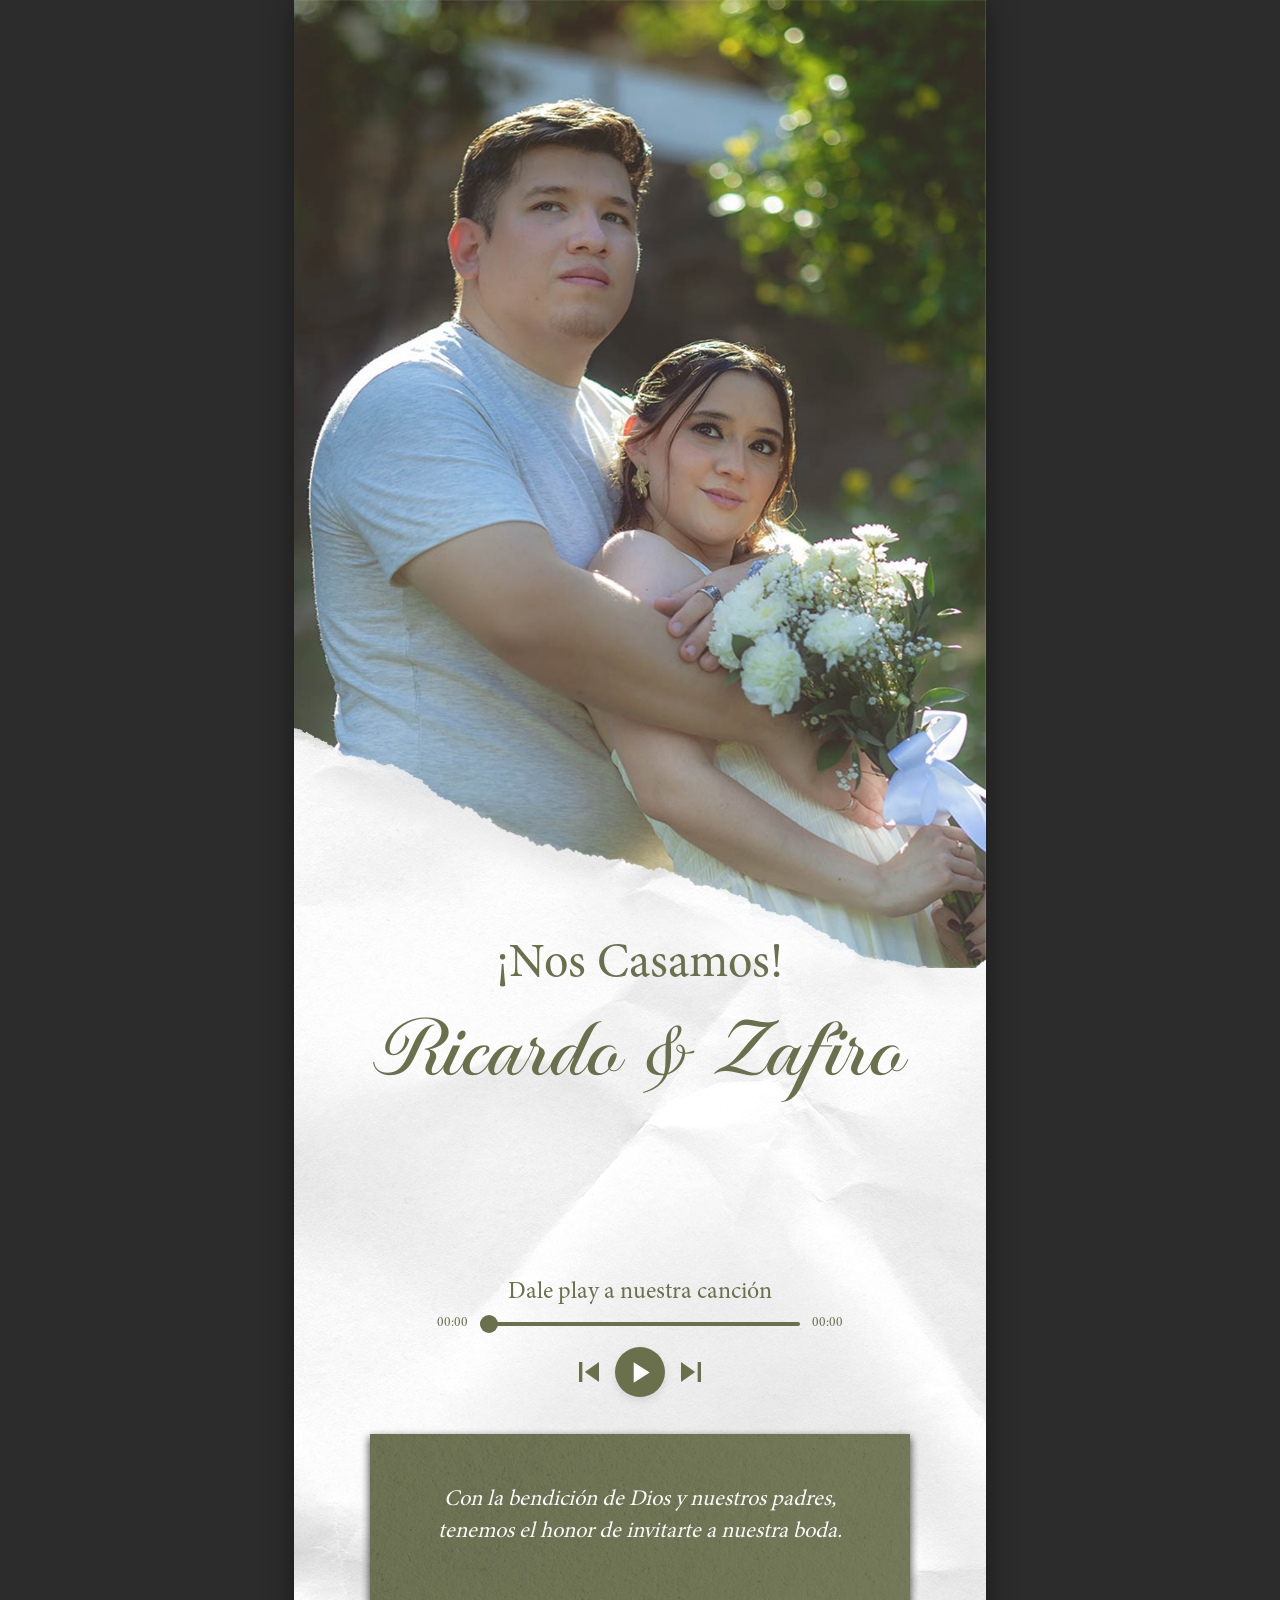
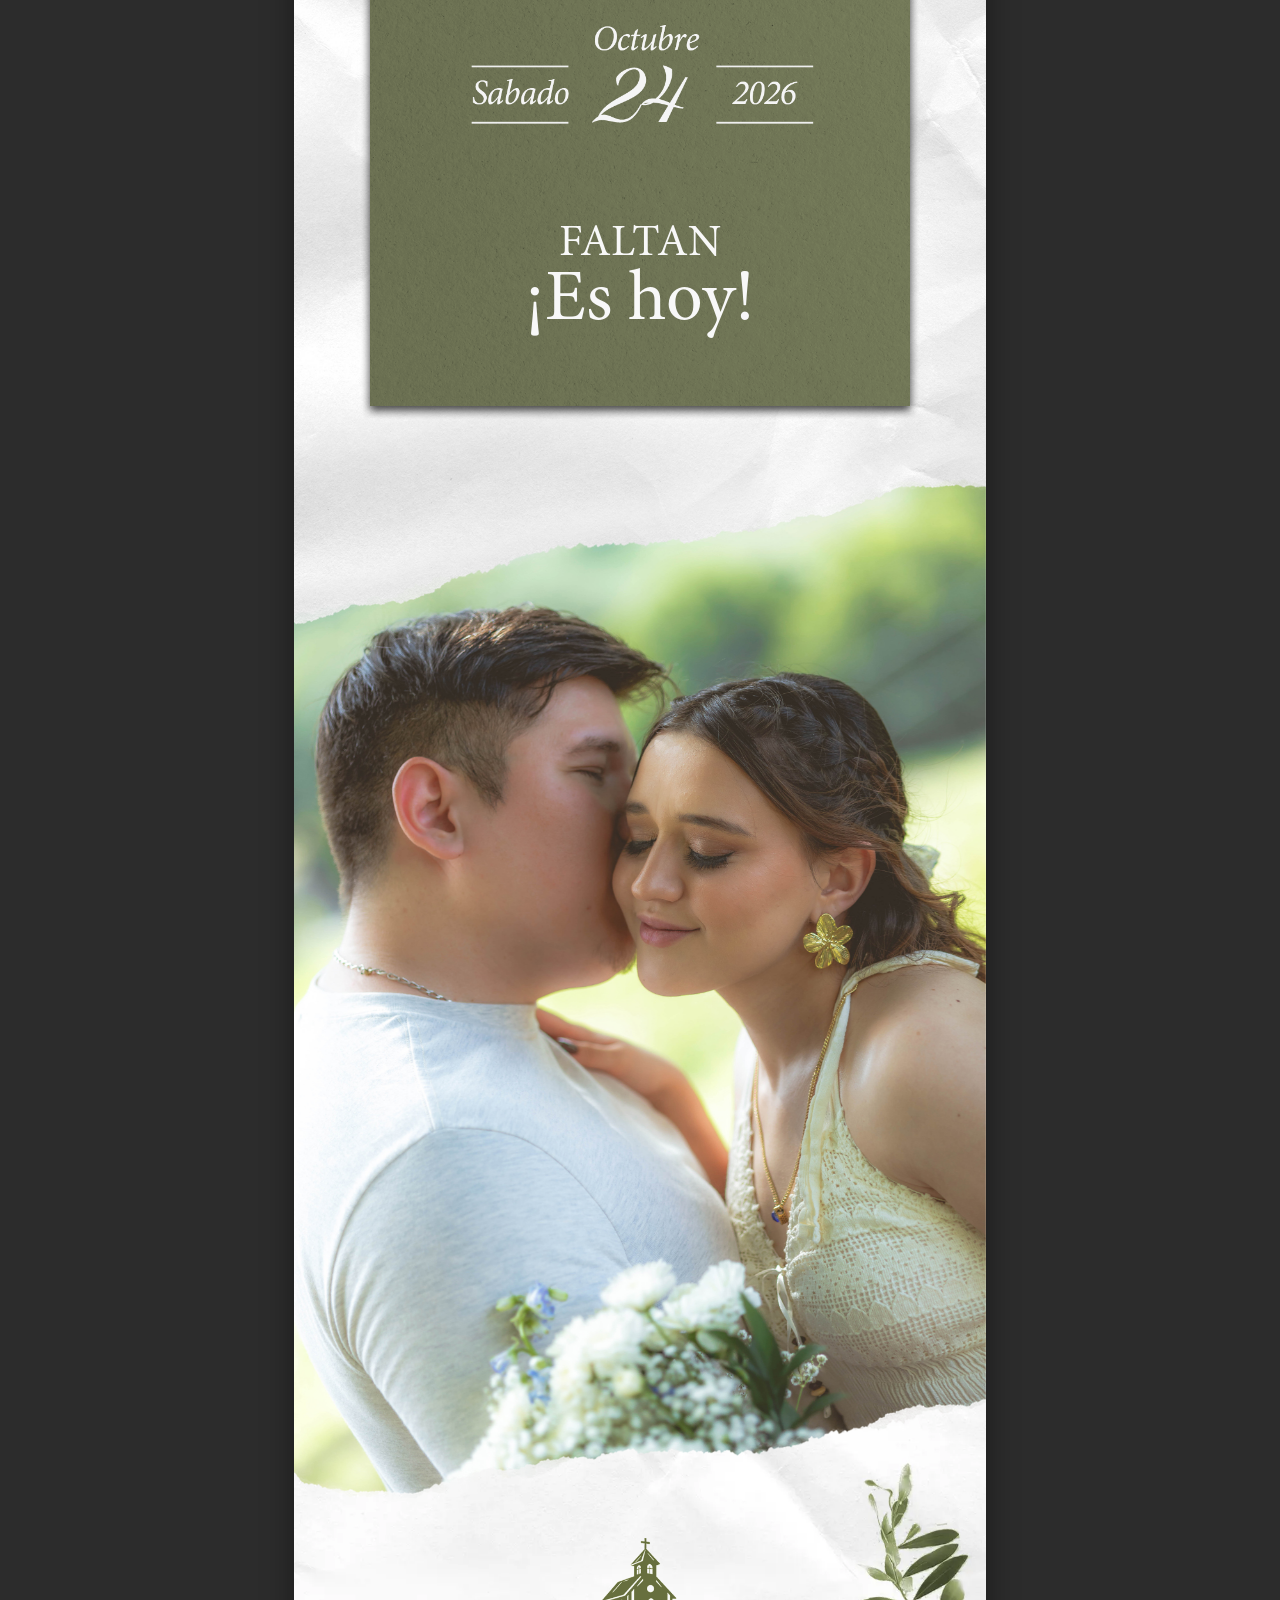
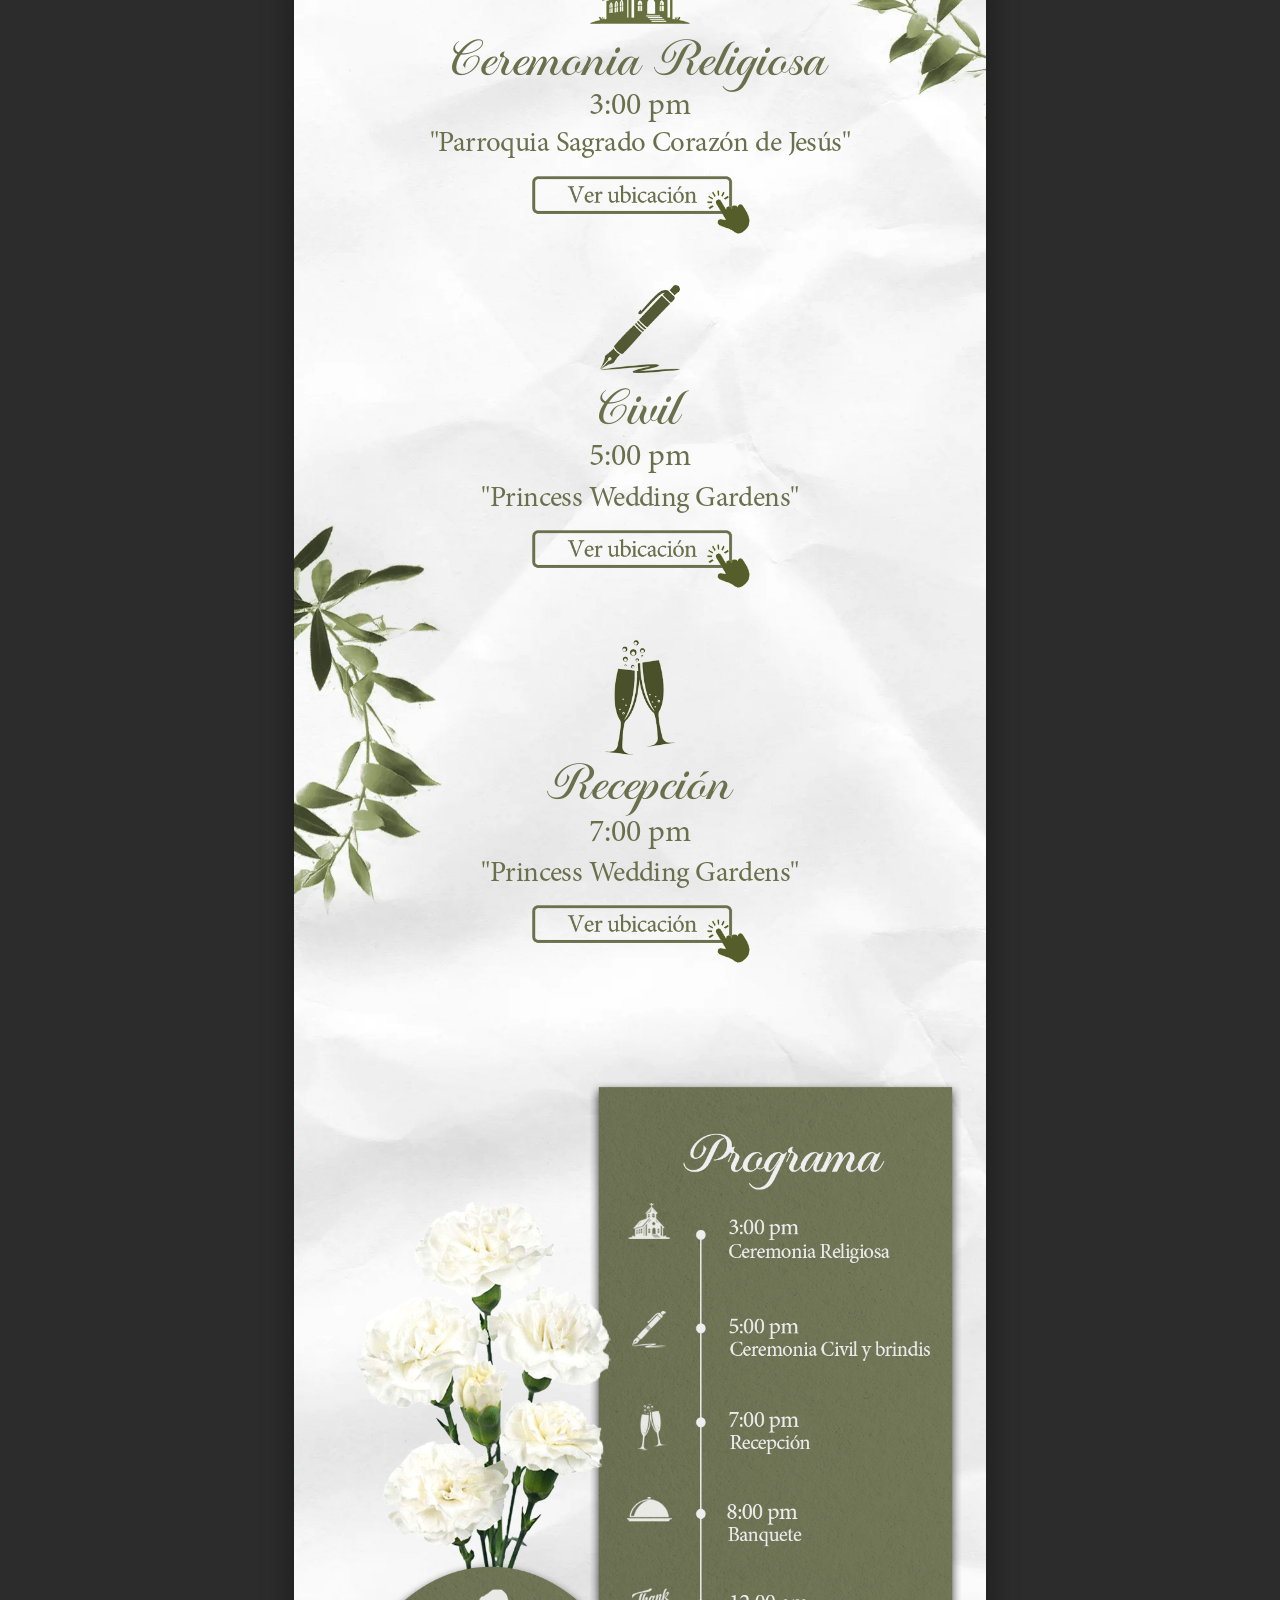
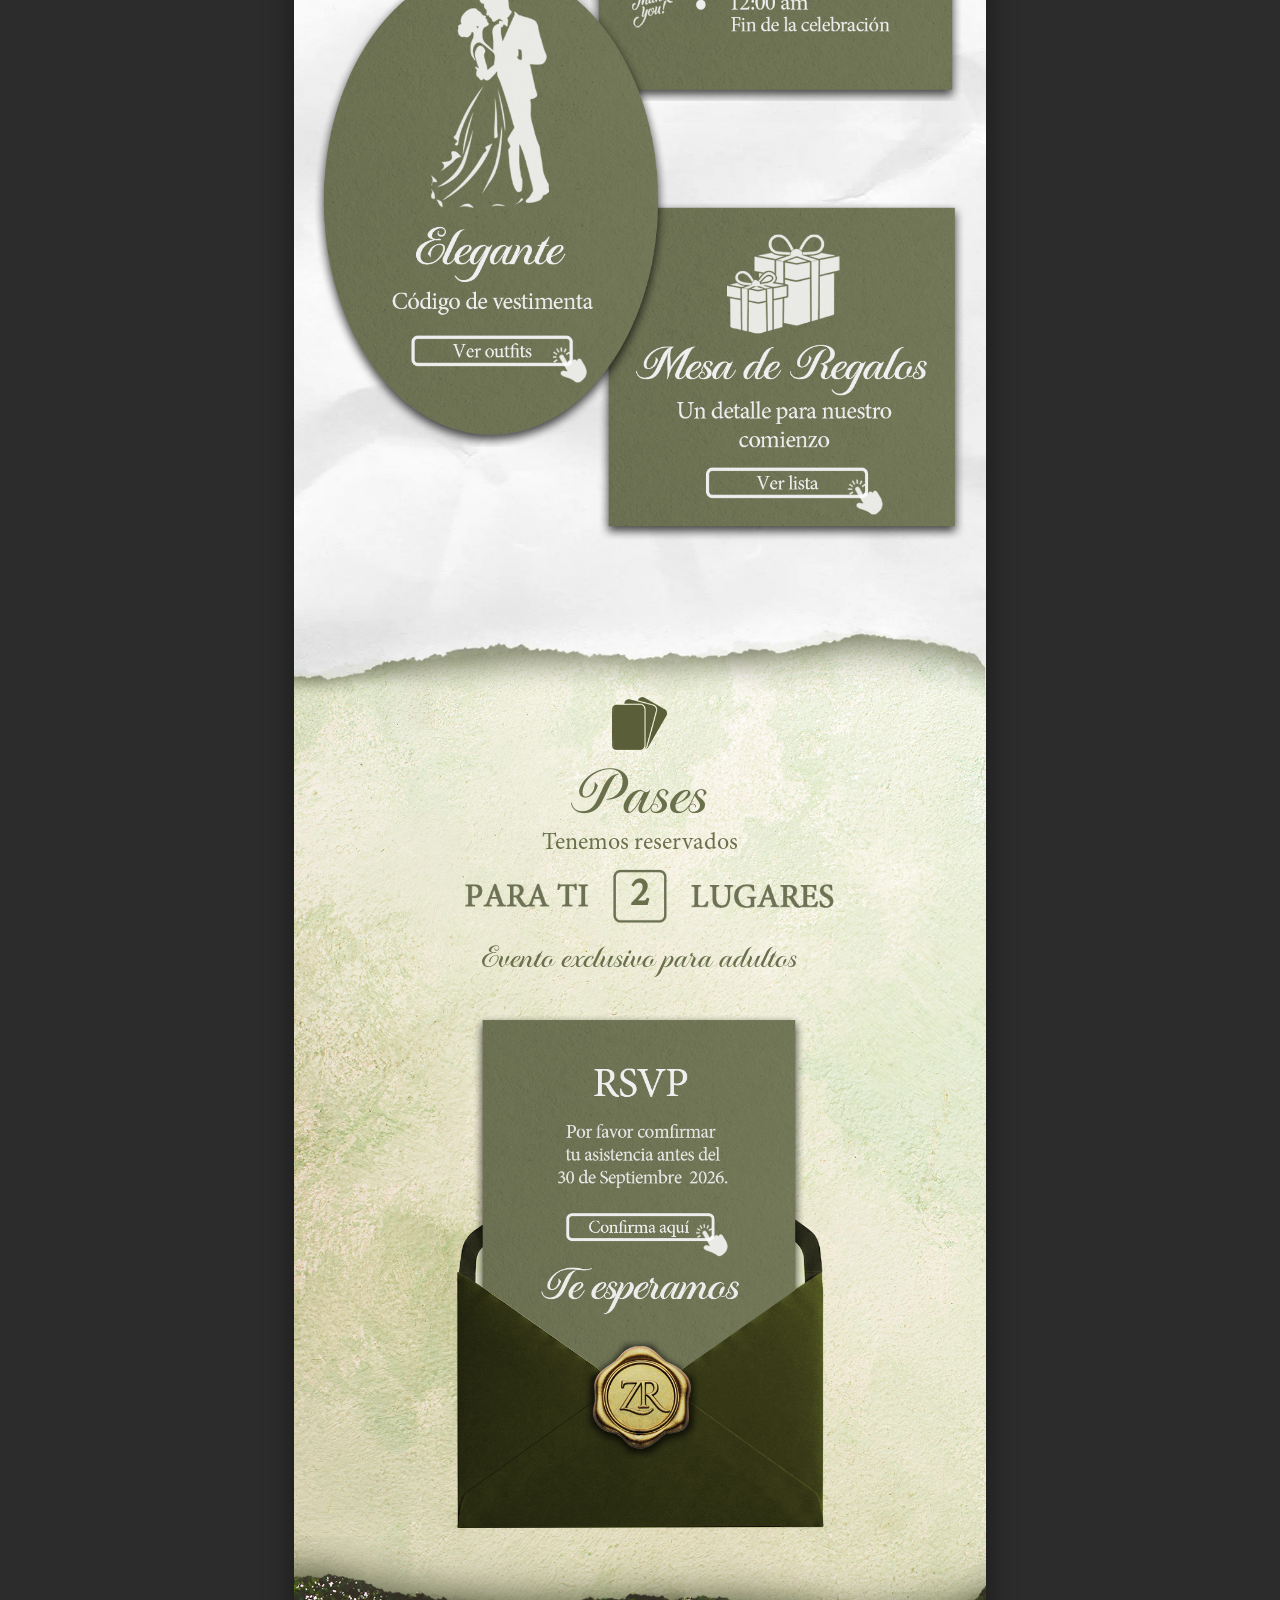
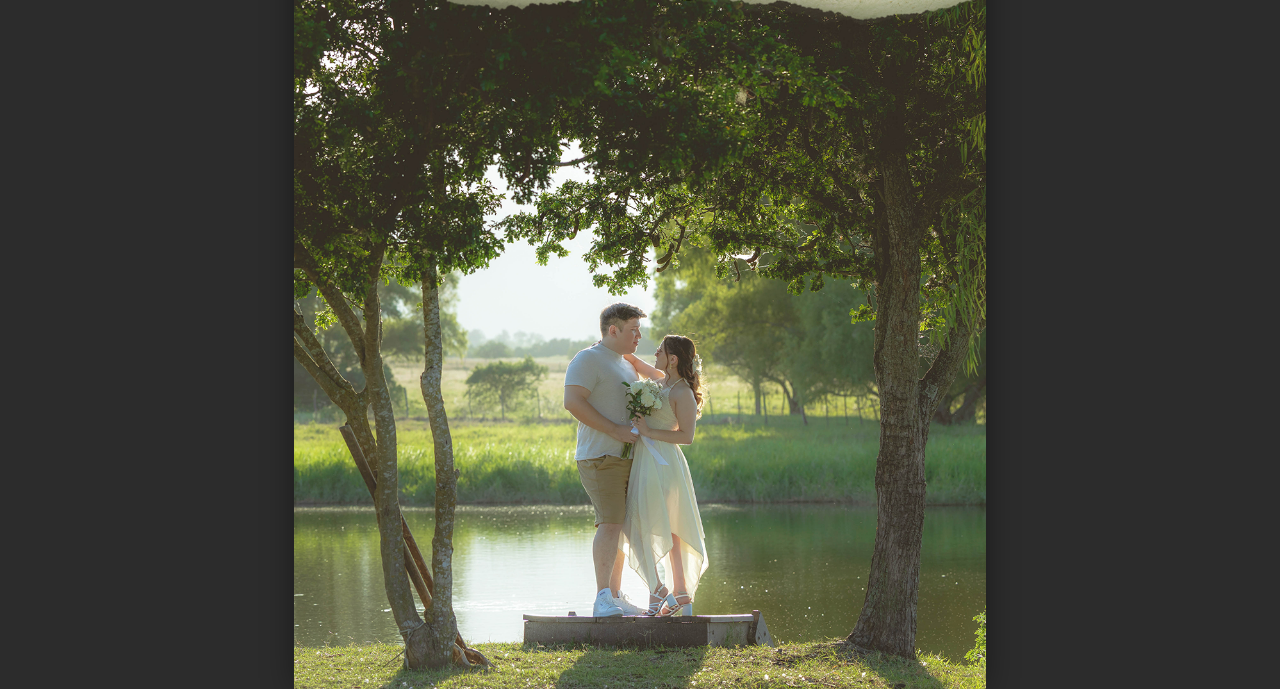
==== commit 36b79550: "Pre Final Web-ready version" ====
--- a/invitation.html
+++ b/invitation.html
@@ -12,164 +12,194 @@
 </head>
 <body>
 
-    <!-- Intro (Only the background photo goes here) -->
-    <header class="hero-section">
+    <!-- --- SECTION 1: TOP IMAGE --- -->
+    <header class="top-img">
         <img src="assets/01_US_Foto1.jpg" alt="Ricardo y Zafiro" class="usfoto-img">
     </header>
-
-    <!-- The Content Block (This whole section scrolls up together) -->
+    <!-- --- SECTION 2: INTRO --- -->
     <section class="intro-section">
-        <!-- The tear image is right at the top of the content block -->
-        <img src="assets/02_1st_tear.webp" class="tear-img"> 
-        <section class="main-text">
-            <h2 class="serif-subtitle">¡Nos Casamos!</h2>
-            <h1 class="script-title">Ricardo & Zafiro</h1>     
-            <!-- --- START MUSIC PLAYER --- -->
-            <div class="music-player">
-                <h4 class="player-title">Dale play a nuestra cancion</h4>
+        <div class="tear-container intro-pull-up">
+            <img src="assets/02_1st_tear.webp" alt="Tear effect" class="tear-bg-img"> 
+            
+            <!-- THE INVISIBLE SQUARE -->
+            <div class="tear-overlay intro-overlay">
                 
-                <div class="progress-bar-container">
-                    <span id="current-time">00:00</span>
-                    <input type="range" id="seek-slider" max="100" value="0">
-                    <span id="duration">00:00</span>
-                </div>
-
-                <div class="player-controls">
-                    <!-- Left Icons -->
-                    <span class="side-icon" id="prev-btn">
-                        <svg viewBox="0 0 24 24"><path d="M6 6h2v12H6zm3.5 6l8.5 6V6z"/></svg>
-                    </span>
-                    <!-- Center Play/Pause Button -->
-                    <button id="play-pause-btn">
-                        <!-- Play Triangle -->
-                        <svg id="play-icon" viewBox="0 0 24 24"><path d="M8 5v14l11-7z"/></svg>
-                        <!-- Pause Bars (Hidden by default) -->
-                        <svg id="pause-icon" viewBox="0 0 24 24" style="display: none;"><path d="M6 19h4V5H6v14zm8-14v14h4V5h-4z"/></svg>
-                    </button>
-                    <!-- Right Icons -->
-                    <span class="side-icon" id="next-btn">
-                        <svg viewBox="0 0 24 24"><path d="M6 18l8.5-6L6 6v12zM16 6v12h2V6h-2z"/></svg>
-                    </span>
-                </div>
+                <div class="main-text">
+                    <h2 class="serif-subtitle">¡Nos Casamos!</h2>
+                    <h1 class="script-title">Ricardo & Zafiro</h1>     
+                    
+                    <!-- MUSIC PLAYER -->
+                    <div class="music-player">
+                        <h4 class="player-title">Dale play a nuestra canción</h4>
+                        <div class="progress-bar-container">
+                            <span id="current-time">00:00</span>
+                            <input type="range" id="seek-slider" max="100" value="0" aria-label="Control de tiempo">
+                            <span id="duration">00:00</span>
+                        </div>
+                        <div class="player-controls">
+                            <span class="side-icon" id="prev-btn" aria-label="Anterior">
+                                <svg viewBox="0 0 24 24"><path d="M6 6h2v12H6zm3.5 6l8.5 6V6z"/></svg>
+                            </span>
+                            <button id="play-pause-btn" aria-label="Reproducir o pausar">
+                                <svg id="play-icon" viewBox="0 0 24 24"><path d="M8 5v14l11-7z"/></svg>
+                                <svg id="pause-icon" viewBox="0 0 24 24" style="display: none;"><path d="M6 19h4V5H6v14zm8-14v14h4V5h-4z"/></svg>
+                            </button>
+                            <span class="side-icon" id="next-btn" aria-label="Siguiente">
+                                <svg viewBox="0 0 24 24"><path d="M6 18l8.5-6L6 6v12zM16 6v12h2V6h-2z"/></svg>
+                            </span>
+                        </div>
+                        <audio id="wedding-song" src="assets/Tennessee_Whiskey.mp3" preload="metadata"></audio>
+                    </div>
+                </div>
+
+                <!-- DATE & COUNTDOWN -->
+                <section class="date-text">
+                    <img src="assets/06_date.webp" alt="Fondo fecha" class="date-img">
+                    <div class="date-overlay-content">
+                        <div class="top-invitation-text">
+                            Con la bendición de Dios y nuestros padres,<br>tenemos el honor de invitarte a nuestra boda.
+                        </div>
+                        <div class="countdown-container">
+                            <div class="faltan-title">FALTAN</div>
+                            <div class="countdown-timer" id="countdown">
+                                <div class="time-block">
+                                    <span id="days">00</span>
+                                    <span class="label">Días</span>
+                                </div>
+                                <span class="separator">:</span>
+                                <div class="time-block">
+                                    <span id="hours">00</span>
+                                    <span class="label">Horas</span>
+                                </div>
+                                <span class="separator">:</span>
+                                <div class="time-block">
+                                    <span id="minutes">00</span>
+                                    <span class="label">Min</span>
+                                </div>
+                                <span class="separator">:</span>
+                                <div class="time-block">
+                                    <span id="seconds">00</span>
+                                    <span class="label">Seg</span>
+                                </div>
+                            </div>
+                        </div>
+                    </div>
+                </section>
+
+            </div> <!-- End Intro Overlay -->
+        </div> <!-- End Intro Container -->
+    </section>
+
+    <!-- --- SECTION 3: MIDDLE PHOTO --- -->
+    <section class="middle-section">
+        <img src="assets/03_US_Foto2.jpg" alt="Ricardo y Zafiro abrazados" class="usfoto2-img">
+    </section>
+
+    <!-- --- SECTION 4: EVENTS & DETAILS --- -->
+    <section class="last-section">
+        <div class="tear-container events-pull-up">
+            <img src="assets/03_2st_tear_v2.webp" alt="Tear transition" class="tear-bg-img">
+            
+            <!-- THE INVISIBLE SQUARE -->
+            <div class="tear-overlay events-overlay">
                 
-                <!-- The actual audio file (Hidden) -->
-                <audio id="wedding-song" src="assets/Tennessee_Whiskey.mp3" preload="metadata"></audio>
+                <!-- EVENTS -->
+                <div class="events-container">
+                    <div class="event-item">
+                        <img src="assets/church.webp" alt="Icono Iglesia" class="event-icon1">
+                        <div class="event-text-block">
+                            <h2 class="event-title">Ceremonia Religiosa</h2>
+                            <p class="event-time">3:00 pm</p>
+                            <p class="event-location">"Parroquia Sagrado Corazón de Jesús"</p>
+                        </div>
+                        <a href="https://maps.app.goo.gl/cJRtxFD6h9nJVfGp8" target="_blank" class="location-btn-link" aria-label="Ver ubicación de la iglesia">
+                            <img src="assets/ubicacion_btn.webp" alt="Ver ubicación" class="location-btn-img">
+                        </a>
+                    </div>
+                    
+                    <div class="event-item">
+                        <img src="assets/pen.webp" alt="Icono Pluma" class="event-icon2">
+                        <div class="event-text-block">
+                            <h2 class="event-title">Civil</h2>
+                            <p class="event-time">5:00 pm</p>
+                            <p class="event-location">"Princess Wedding Gardens"</p>
+                        </div>
+                        <a href="https://maps.app.goo.gl/DjsbpYgwzKqxDwWD8" target="_blank" class="location-btn-link" aria-label="Ver ubicación del civil">
+                            <img src="assets/ubicacion_btn.webp" alt="Ver ubicación" class="location-btn-img">
+                        </a>
+                    </div>
+                    
+                    <div class="event-item">
+                        <img src="assets/glass.webp" alt="Icono Copas" class="event-icon3">
+                        <div class="event-text-block">
+                            <h2 class="event-title">Recepción</h2>
+                            <p class="event-time">7:00 pm</p>
+                            <p class="event-location">"Princess Wedding Gardens"</p>
+                        </div>
+                        <a href="https://maps.app.goo.gl/DjsbpYgwzKqxDwWD8" target="_blank" class="location-btn-link" aria-label="Ver ubicación de la recepción">
+                            <img src="assets/ubicacion_btn.webp" alt="Ver ubicación" class="location-btn-img">
+                        </a>
+                    </div>
+                </div>
+
+                <!-- DETAILS COLLAGE -->
+                <section class="details-text">
+                    <div class="program">
+                        <img src="assets/07_program.webp" alt="Programa del evento" class="program-img">
+                    </div>
+                    <div class="dress">
+                        <img src="assets/08_outfit.webp" alt="Código de vestimenta" class="dress-img">
+                        <a href="https://pin.it/6xUgF2chI" target="_blank" class="outfit-btn-link" aria-label="Ver ideas de outfits">
+                            <img src="assets/outfits_btn.webp" alt="Ver outfits" class="outfit-btn-img">
+                        </a>
+                    </div>
+                    <div class="gifts">
+                        <img src="assets/08_regalos.webp" alt="Mesa de regalos" class="gifts-img">
+                        <a href="https://www.amazon.com.mx/wedding/share/ricardoyzafiro" target="_blank" class="gifts-btn-link" aria-label="Ver lista de regalos en Amazon">
+                            <img src="assets/lista_btn.webp" alt="Ver lista" class="gifts-btn-img">
+                        </a>
+                    </div>
+                </section>
+
+            </div> <!-- End Events Overlay -->
+        </div> <!-- End Events Container -->
+    </section>
+
+    <!-- --- SECTION 5: RSVP & PASES --- -->
+    <section class="rsvp-section">
+        <!-- THE INVISIBLE SQUARE FOR GREEN BACKGROUND -->
+        <div class="tear-container rsvp-overlay-pull-up">
+            <img src="assets/04_green_bg.webp" alt="Fondo verde oscuro" class="tear-bg-img">
+            <div class="tear-overlay rsvp-overlay">
+                <div class="pases-container">
+                    <img src="assets/pases.webp" alt="Boletos" class="tickets-icon">
+                    <h2 class="pases-title">Pases</h2>
+                    <p class="pases-subtitle">Tenemos reservados</p>
+                    
+                    <div class="lugares-wrapper">
+                        <img src="assets/lugares.webp" alt="Marco de lugares" class="lugares-img">
+                        <span id="guest-tickets" class="tickets-number">2</span>
+                    </div>
+                    
+                    <p class="adults-text">Evento exclusivo para adultos</p>
+                </div>
+                <div class="envelope-container">
+                    <img src="assets/rsvp.webp" alt="Sobre RSVP" class="envelope-img">
+                    <div class="envelope-content">
+                        <a href="YOUR_WHATSAPP_OR_FORM_LINK_HERE" target="_blank" class="confirm-btn-link" aria-label="Confirmar asistencia">
+                            <img src="assets/confirm_btn.webp" alt="Confirma aquí" class="confirm-btn-img">
+                        </a>
+                    </div>
+                </div>
             </div>
-            <!-- --- END MUSIC PLAYER --- -->
-        </section>
-        <section class="date-text">
-        <!--  The Green Date Card Image -->
-            <img src="assets/06_date.webp" alt="Sábado 24 Octubre 2026" class="date-img">
-            <div class="date-overlay-content">
-            <!-- Top text -->
-                <div class="top-invitation-text">
-                    Con la bendición de Dios y nuestros padres,<br>tenemos el honor de invitarte a nuestra boda.
-                </div>
-                <!-- Countdown container at the bottom of the card -->
-                <div class="countdown-container">
-                    <div class="faltan-title">FALTAN</div>
-                    <div class="countdown-timer" id="countdown">
-                            <div class="time-block">
-                                <span id="days">00</span>
-                                <span class="label">Dias</span>
-                            </div>
-                            <span class="separator">:</span>
-                            <div class="time-block">
-                                <span id="hours">00</span>
-                                <span class="label">Horas</span>
-                            </div>
-                            <span class="separator">:</span>
-                            <div class="time-block">
-                                <span id="minutes">00</span>
-                                <span class="label">Min</span>
-                            </div>
-                            <span class="separator">:</span>
-                            <div class="time-block">
-                                <span id="seconds">00</span>
-                                <span class="label">Seg</span>
-                            </div>
-                    </div>
-                </div>
-            </div>
-        </section>
-    </section>
-    <!-- --- SECTION 2: Second Photo --- -->
-    <section class="middle-section">
-        <img src="assets/03_US_Foto2.jpg" alt="Ricardo y Zafiro 2" class="usfoto2-img">
-    </section>
-    <!-- --- SECTION 3: CONTENT 2 & TEAR 2 (Layer 4) --- -->
-    <section class="last-section">
-        <img src="assets/03_2st_tear_v2.webp" alt="Details" class="tear2-img">
-        <div class="events-container">
-            <!-- EVENT 1: Ceremonia Religiosa -->
-            <div class="event-item">
-                <img src="assets/church.webp" alt="Ceremonia Religiosa" class="event-icon1">
-                <div class="event-text-block">
-                    <h2 class="event-title">Ceremonia Religiosa</h2>
-                    <p class="event-time">3:00 pm</p>
-                    <p class="event-location">"Parroquia Sagrado Corazón de Jesús"</p>
-                </div>
-                <a href="https://maps.app.goo.gl/cJRtxFD6h9nJVfGp8" target="_blank" class="location-btn-link">
-                    <img src="assets/ubicacion_btn.webp" alt="Ver ubicación" class="location-btn-img">
-                </a>
-            </div>
-            <!-- EVENT 2: Civil -->
-            <div class="event-item">
-                
-                <img src="assets/pen.webp" alt="Civil" class="event-icon2">
-                <div class="event-text-block">
-                    <h2 class="event-title">Civil</h2>
-                    <p class="event-time">5:00 pm</p>
-                    <p class="event-location">"Princess Wedding Gardens"</p>
-                </div>
-                <a href="https://maps.app.goo.gl/DjsbpYgwzKqxDwWD8" target="_blank" class="location-btn-link">
-                    <img src="assets/ubicacion_btn.webp" alt="Ver ubicación" class="location-btn-img">
-                </a>
-            </div>
-            <!-- EVENT 3: Recepción -->
-            <div class="event-item">
-                <img src="assets/glass.webp" alt="Recepción" class="event-icon3">
-                <div class="event-text-block">
-                    <h2 class="event-title">Recepción</h2>
-                    <p class="event-time">7:00 pm</p>
-                    <p class="event-location">"Princess Wedding Gardens"</p>
-                </div>
-                <a href="https://maps.app.goo.gl/DjsbpYgwzKqxDwWD8" target="_blank" class="location-btn-link">
-                    <img src="assets/ubicacion_btn.webp" alt="Ver ubicación" class="location-btn-img">
-                </a>
-            </div>
-
         </div>
-         <!-- New images to add start here --> 
-        <section class="details-text">
-            <div class="program">
-                <img src="assets/07_program.webp" alt="Program" class="program-img">
-            </div>
-            <div class="dress">
-                <img src="assets/08_outfit.webp" alt="Dress" class="dress-img">
-                <a href="https://pin.it/6xUgF2chI" target="_blank" class="outfit-btn-link">
-                    <img src="assets/outfits_btn.webp" alt="Ver outfits" class="outfit-btn-img">
-                </a>
-            </div>
-            <div class="gifts">
-                <img src="assets/08_regalos.webp" alt="Gifts" class="gifts-img">
-                <a href="https://www.amazon.com.mx/wedding/share/ricardoyzafiro" target="_blank" class="gifts-btn-link">
-                    <img src="assets/lista_btn.webp" alt="Ver lista" class="gifts-btn-img">
-                </a>
-            </div>
-        </section>
-    </section>
-    <!-- --- SECTION 4: RSVP and Pases --- -->
-    <section class="rsvp-section">
-        <img src="assets/04_green_bg.webp" alt="Green Background" class="greenbg-img">
-    </section>
-    <!-- --- SECTION 5: Last Photo --- -->
+    </section>
+    <!-- --- SECTION 6: FINAL PHOTO ----->
     <section class="final-section">
-        <img src="assets/05_US_Foto3.webp" alt="Last Photo" class="finalus-img">
-    </section>
-    <!-- Link to your JS logic -->
+        <img src="assets/05_US_Foto3.webp" alt="Ricardo y Zafiro sonriendo" class="finalus-img">
+    </section>
+
     <script src="js/player.js"></script>
     <script src="js/countdown.js"></script>
-
 </body>
 </html>
--- a/css/style.css
+++ b/css/style.css
@@ -1,7 +1,23 @@
 @charset "utf-8";
 /* CSS Document */
 
-/* --- CUSTOM FONT DECLARATIONS --- */
+/* ========================================= */
+/* --- 0. VARIABLES & FONTS --- */
+/* ========================================= */
+:root {
+    --color-bg-exterior: #2c2c2c;
+    --color-bg-interior: #f9f9f9;
+    --color-text-main: #000000;
+    --color-accent: #6a704c;
+    --color-light: #f8f8f8;
+    
+    --max-invitation-width: 18.29cm;
+    
+    --font-sans: 'Montserrat', sans-serif;
+    --font-serif: 'WeddingRegular', serif;
+    --font-script: 'WeddingCursive', cursive;
+}
+
 @font-face {
     font-family: 'WeddingRegular';
     src: url('../fonts/MinionPro-Regular.otf') format('opentype');
@@ -16,706 +32,528 @@
     font-style: normal;
 }
 
+/* ========================================= */
 /* --- 1. GLOBAL RESET & BASE STYLES --- */
+/* ========================================= */
 * {
     margin: 0;
     padding: 0;
     box-sizing: border-box;
 }
 
-/* 1. The "desk" outside the invitation (visible only on desktop) */
 html {
-    /* A soft dark gray to make the bright invitation pop */
-    background-color: #2c2c2c; 
+    background-color: var(--color-bg-exterior); 
 }
 
 body {
-    /* -- SIZING RESTRICTIONS -- */
     width: 100%; 
-    max-width: 18.29cm; 
+    max-width: var(--max-invitation-width); 
     margin: 0 auto;
-    padding: 0;
-    /* Adds a sleek drop-shadow behind the invitation on desktop */
+    background-color: var(--color-bg-interior); 
+    background-image: url('../assets/bg-texture.jpg'); 
+    background-position: top center; 
+    background-repeat: no-repeat;
+    background-size: 100% auto; 
     box-shadow: 0 0 30px rgba(0, 0, 0, 0.4); 
-
-    /* -- BACKGROUND SETTINGS -- */
-    /* Fallback color matching the bottom of your texture */
-    background-color: #f9f9f9; 
-    /* The path to your massive texture image */
-    background-image: url('../assets/bg-texture.jpg'); 
-    /* Starts the image at the very top center of the screen */
-    background-position: top center; 
-    /* Prevents the image from tiling */
-    background-repeat: no-repeat;
-    /* CRUCIAL: Forces the image to exactly match the width, scaling the height */
-    background-size: 100% auto; 
-    
-    color: #000000;
-    font-family: 'Montserrat', sans-serif;
+    color: var(--color-text-main);
+    font-family: var(--font-sans);
     -webkit-font-smoothing: antialiased;
     -moz-osx-font-smoothing: grayscale;
     line-height: 1.6;
-    /* overflow-x: hidden; */
     position: relative;
 }
 
-/* --- 2. STRUCTURAL LAYOUT --- */
-.hero-section {
-    position: sticky;
-    top: 0;
-    z-index: 1;
-}
-
-.intro-section {
-    /* Normal document flow so everything inside scrolls together */
-    position: relative; 
-    z-index: 2; 
-    text-align: center;
-    color: #6a704c;
-}
-
-.middle-section {
-    /* Normal document flow so everything inside scrolls together */
-    position: sticky;
-    top: -5%;
-    z-index: 1;
-}
-
-.last-section {
-    /* Normal document flow so everything inside scrolls together */
-    position: relative; 
-    z-index: 2; 
-    text-align: center;
-    color: #6a704c;
-}
-
-.rsvp-section {
-    /* Normal document flow so everything inside scrolls together */
-    position: sticky;
-    top: -5%;
-    z-index: 1;
-}
-
-.final-section {
-    /* Normal document flow so everything inside scrolls together */
-    position: relative; 
-    z-index: 6; 
-    text-align: center;
-    color: #6a704c;
-    line-height: 0; 
-    font-size: 0;
-}
-
-/* --- LAYER 4: EVENTS SECTION STYLING --- */
-.events-container {
-    position: relative; /* Pulls content up into the second tear texture smoothly */
-    margin-top: -344%;
-    z-index: 10;
-    
-}
-
-.event-item {
-    display: flex;
-    flex-direction: column;
-    align-items: center;
-    margin-bottom: 10%; /* Vertical space between each event card */
-}
-
-/* Green Boxes: Event Category Icons */
-.event-icon1 {
-    width: clamp(75px, 12vw, 100px);
+img {
+    max-width: 100%;
     height: auto;
     display: block;
-    margin: 0 auto 3% auto;
+}
+
+.tear-container {
     position: relative;
-    z-index: 2;
-}
-
-.event-icon2 {
-    width: clamp(55px, 12vw, 80px);
-    height: auto;
-    display: block;
-    margin: 0 auto 3% auto;
-    position: relative;
-    z-index: 2;
-}
-
-.event-icon3 {
-    width: clamp(50px, 12vw, 70px);
-    height: auto;
-    display: block;
-    margin: 0 auto 2% auto;
-    position: relative;
-    z-index: 2;
-}
-
-/* Red Boxes: Text Typography */
-.event-text-block {
-    text-align: center;
-    padding: 0 20px;
-    margin-bottom: 15px;
-}
-
-.event-title {
-    font-family: 'WeddingCursive', cursive;
-    font-size: clamp(1.8rem, 5.5vw, 2.8rem);
-    font-weight: 400;
-    line-height: 1.1;
-}
-
-.event-time {
-    font-family: 'WeddingRegular', serif;
-    font-size: clamp(1.5rem, 2.8vw, 2rem);
-    margin-top: -2.5%;
-}
-
-.event-location {
-    font-family: 'WeddingRegular', serif;
-    font-size: clamp(1.2rem, 2.3vw, 1.8rem);
-    margin-top: -2.5%;
-    letter-spacing: -2%
-}
-
-/* Yellow Boxes: Clickable Location Image Buttons */
-.location-btn-link {
-    display: inline-block;
-    transition: transform 0.2s ease, opacity 0.2s ease;
-    cursor: pointer;
-}
-
-.location-btn-link:hover {
-    transform: scale(1.03);
-    opacity: 0.9;
-}
-
-.location-btn-img {
-    width: clamp(160px, 38vw, 230px);
-    height: auto;
-    display: block;
-    margin: -5% auto 0 auto;
-}
-
-.main-text {
-    position: relative;
-    margin-top: -185%;
-}
-/* --- DATE SECTION STYLES --- */
-.date-text {
-    position: relative; 
     width: 100%;
-    margin-top: 5%;   
-    text-align: center;
-    z-index: 10;
-}
-
-/* Pins all the text and timer directly OVER the green card image */
-.date-overlay-content {
+}
+
+.tear-bg-img {
+width: 100%;
+height: auto;
+display: block;
+}
+
+.tear-overlay {
     position: absolute;
     top: 0;
     left: 0;
     width: 100%;
     height: 100%;
+    box-sizing: border-box;
     display: flex;
     flex-direction: column;
-    justify-content: space-between; /* Pushes text to top and timer to bottom */
-    padding: 7% 10%; /* Controls how close elements get to the edges of the card */
-    z-index: 5;
-    box-sizing: border-box;
-}
-
-.top-invitation-text { /* Con la bendicion de... */
-    font-family: 'WeddingRegular', serif;
-    font-size: clamp(0.75rem, 2.2vw, 1.3rem);
-    color: #f8f8f8; /* White text looks cleaner on the green card background */
-    font-style: italic;
-    margin-top: 3%;
-    line-height: 1.4;
-}
-
-/* Countdown Styling & Positioning */
-.countdown-container {
-    color: #f8f8f8; 
-    font-family: 'WeddingRegular', serif;
-    margin-bottom: 2%;
-}
-
-.faltan-title {/* Faltan*/
-    font-size: clamp(1.1rem, 2.5vw, 2rem);
-    margin-bottom: -3%;
-}
-
-.countdown-timer {
-    display: flex;
-    justify-content: center;
-    align-items: center;
-    font-size: clamp(2.3rem, 4.5vw, 5rem);
-}
-
-.time-block {
-    display: flex;
-    flex-direction: column;
-    align-items: center;
-    margin: 0 1%;
-}
-
-.time-block .label {
-    color: #f8f8f8; 
-    font-family: 'WeddingRegular', serif;
-    font-size: clamp(0.5rem, 1.2vw, 0.90rem);
-    margin-top: -35%;
-    letter-spacing: 10%;
-}
-
-.separator {
-    padding-bottom: 5%; 
-}
-
-/* --- 3. IMAGES --- */
-.usfoto-img {
-    width: 100%; /* Forces the image to span the full 18.29cm width cleanly */
-    max-width: 100%;
-    height: auto;
-    display: block;
-    margin-top: 0; 
-    padding-top: 0;
+    z-index: 10;
+}
+
+/* ========================================= */
+/* ----- 2. STRUCTURAL LAYOUT SECTIONS ----- */
+/* ========================================= */
+/* ---------- SECTION 1: TOP IMAGE --------- */
+    .top-img {
+        position: sticky;
+        top: 0;
+        z-index: 1;
+    }
+    .usfoto-img {
+    width: 100%;
     position: relative; 
     z-index: 1;
-}  
-
-.tear-img {
-    width: 100%;
-    max-width: 100%;
-    height: auto;
-    display: block;
-    
-    /* Pulls the paper UP over the top photo */
-    margin-top: -36%; 
-    
-    position: relative; 
-    z-index: 2;
-} 
-
-.tear2-img {
-    width: 100%;
-    max-width: 100%;
-    height: auto;
-    display: block;
-    
-    /* Pulls the paper UP over the top photo */
-    margin-top: -20%; 
-    
-    position: relative; 
-    z-index: 2;
-} 
-
-.usfoto2-img {
-    width: 100%; /* Forces the image to span the full 18.29cm width cleanly */
-    max-width: 100%;
-    height: auto;
-    display: block;
-    margin-top: 4%; 
-    position: relative; 
-    z-index: 1;
-}
-
-.date-img {
-    width: 80%;
-    max-width: 80%;
-    height: auto;
-    display: block;
-    position: relative; 
-    margin: 0 auto;
-    z-index: 1;
-}
-
-.greenbg-img {
-    width: 100%; /* Forces the image to span the full 18.29cm width cleanly */
-    max-width: 100%;
-    height: auto;
-    display: block;
-    position: relative; 
-    margin-top: -10%;
-    z-index: 1;
-}
-
-.finalus-img {
-    width: 100%;
-    max-width: 100%;
-    height: auto;
-    display: block;
-    
-    /* Pulls the paper UP over the top photo */
-    margin-top: -20%; 
-    
-    position: relative; 
-    z-index: 2;
-} 
-
-/* --- DETAILS SECTION: COLLAGE LAYOUT --- */
-.details-text {
-    position: relative; 
-    width: 100%;
-    /* Adds breathing room below your last location button */
-    margin-top: 15%; 
-    z-index: 10;
-    /* Extra padding at the bottom so the final image doesn't get cut off */
-    padding-bottom: 15%; 
-}
-
-/* --- 1. THE WRAPPERS (These control placement & hold the buttons) --- */
-.program {
-    max-width: 55%;
-    position: relative; /* Anchors the content inside */
-    margin-left: auto; 
-    margin-right: 3%;  
-    z-index: 1;
-}
-    .dress {
-        max-width: 55%;
-        position: relative; /* Anchors the outfit button! */
-        margin-left: 0;  
-        margin-top: -80%;   
+    }
+/* ----- END OF SECTION 1 ---- */
+/* --------------------------- */
+/* -- --- SECTION 2: INTRO --- */
+    .intro-section {
+        position: relative; 
         z-index: 2; 
-    }
-
-    .gifts {
-        max-width: 55%;
-        position: relative; /* Anchors the gifts button! */
-        margin-left: auto; 
-        margin-right: 3%;
-        margin-top: -40%;  
-        z-index: 1; 
-    }
-
-    /* --- 2. THE IMAGES (Forces them to neatly fill their wrappers) --- */
-    .program-img, 
-    .dress-img, 
-    .gifts-img {
-        width: 100%;
-        max-width: 100%;
-        height: auto;
-        display: block;
-        margin: 0; /* Clears any old centering conflicts */
-    }
-
-    /* --- 3. THE BUTTONS (Locked safely inside their wrappers) --- */
-    .outfit-btn-link, 
-    .gifts-btn-link {
-        position: absolute;
-        left: 50%;
-        transform: translateX(-45%); /* Keeps them perfectly centered */
-        width: 50%; /* Size of the button relative to the card */
-        z-index: 10;
-        transition: transform 0.2s ease, opacity 0.2s ease;
-    }
-    .outfit-btn-link:hover, 
-    .gifts-btn-link:hover {
-        transform: translateX(-45%) scale(1.05); 
-        opacity: 0.9;
-    }
-
-    /* Fine-tune exactly where they sit vertically on the cards */
-    .outfit-btn-link {
-        bottom: 7%; 
-    }
-
-    .gifts-btn-link {
-        bottom: 7%; 
-    }
-
-    /* Prevents the button images from stretching */
-    .outfit-btn-img, 
-    .gifts-btn-img {
-        width: 100%;
-        height: auto;
-        display: block;
-    }
-/* --- 4. TYPOGRAPHY HOOKS --- */
-.script-title { /* Ricardo & Zafiro */
-    font-family: 'WeddingCursive', cursive;
-    /* FLUID TYPOGRAPHY: Minimum 3rem for mobile, hits ~5.5vw on standard screens, maxes at 3.5rem */
-    font-size: clamp(2.6rem, 5.5vw, 4.5rem);
-    white-space: nowrap;
-    font-weight: 400;
-    text-align: center;
-    margin-bottom: 5px;
+        text-align: center;
+        color: var(--color-accent);
+    }
+    .intro-pull-up { margin-top: -36%; }
+    /* The boundaries of your red boxes */
+    .intro-overlay {
+        padding: 30% 5% 20% 5%; 
+    }
+    .main-text { position: relative; }
+    .serif-subtitle { /* --- Nos casamos--- */
+        font-family: var(--font-serif);
+        font-size: clamp(1.8rem, 6vw, 3rem);
+        white-space: nowrap;
+        font-weight: 400;
+        text-align: center;
+        position: relative; 
+        z-index: 10;
+    }
+    .script-title { /* --- Ricardo y Zafiro--- */
+        font-family: var(--font-script);
+        font-size: clamp(2.6rem, 8vw, 4.5rem);
+        white-space: nowrap;
+        font-weight: 400;
+        text-align: center;
+        position: relative;
+        z-index: 10;
+    }
+    /* --- Music player --- */
+    .music-player {
+    color: var(--color-accent); 
+    font-family: var(--font-serif);
     position: relative;
     z-index: 10;
-}
-
-.serif-subtitle { /* Nos casamos */
-    font-family: 'WeddingRegular', serif;
-    /* FLUID TYPOGRAPHY: Minimum 2.3rem for mobile, hits ~4.4vw on standard screens, maxes at 2.8rem */
-    font-size: clamp(1.8rem, 4.4vw, 3rem);
-    white-space: nowrap;
-    font-style: normal;
-    font-weight: 400;
-    text-align: center;
-    
-    position: relative; 
-    z-index: 10;
-}
-
-/* --- 5. MUSIC PLAYER STYLES --- */
-.music-player {
-    color: #6a704c; 
-    font-family: 'WeddingRegular', serif;
-    position: relative;
-    z-index: 10;
-    margin-top: 20%;
-}
-
-.player-title { /*Dale play a nuestra cancion */
-    font-size: clamp(.5rem, 3.2vw, 1.4rem);
-    font-weight: 500;
-    margin-bottom: 0px;
-}
-
-/* The Timer and Progress Bar Row */
-.progress-bar-container {
-    display: flex;
-    align-items: center;
-    justify-content: center;
-    gap: 3%;
-    max-width: 60%;
-    padding: 0 30px;
-    margin: 0 auto 2% auto;
-    
-    font-size: clamp(.6rem, 2vw, 0.85rem);
-}
-
-/* Custom Range Slider (The Bar) */
-#seek-slider {
-    width: 100%;
-    -webkit-appearance: none;
-    appearance: none;
-    height: 4px;
-    border-radius: 5px;
-    background: #6a704c;
-    outline: none;
-    cursor: pointer;
-    border: none;
-}
-
-/* The Draggable Dot */
-#seek-slider::-webkit-slider-thumb {
-    -webkit-appearance: none;
-    appearance: none;
-    border-radius: 50%;
-    background: #6a704c; 
-    cursor: pointer;
-    width: clamp(12px, 3vw, 18px);
-    height: clamp(12px, 3vw, 18px);
-}
-
-/* The Controls Row */
-.player-controls {
-    display: flex;
-    justify-content: center;
-    align-items: center;
-    gap: 1%;
-}
-
-/* Side Icons (Prev/Next/Shuffle) */
-.side-icon {
-    display: flex;
-    align-items: center;
-    font-size: 1.2rem;
-    color: #6a704c;
-}
-.side-icon svg {
-    width: clamp(28px, 6vw, 40px);
-    height: clamp(28px, 6vw, 40px);
-    fill: currentColor;
-    cursor: pointer;
-}
-
-/* The Big Play/Pause Circle */
-#play-pause-btn {
-    background-color: #6a704c;
-    color: white;
-    border: none;
-    border-radius: 50%;
-    width: clamp(25px, 8vw, 50px);
-    height: clamp(25px, 8vw, 50px);
-    display: flex;
-    justify-content: center;
-    align-items: center;
-    cursor: pointer;
-    box-shadow: 0 4px 10px rgba(0,0,0,0.1);
-}
-
-#play-pause-btn svg {
-    width: clamp(22px, 5vw, 35px);
-    height: clamp(22px, 5vw, 35px);
-    fill: white;
-}
-
-/* 2. Overriding value for Smartphones (screens 768px wide or smaller) */
-@media (max-width: 768px) {
-    /* --- LAYER 4: EVENTS SECTION STYLING --- */
+    margin-top: 25%; 
+    }
+
+    .player-title { 
+        font-size: clamp(.5rem, 5vw, 1.5rem);
+        font-weight: 500;
+        margin-bottom: 0px;
+    }
+
+    .progress-bar-container {
+        display: flex;
+        align-items: center;
+        justify-content: center;
+        gap: 3%;
+        max-width: 75%;
+        padding: 0 30px;
+        margin: 0 auto 2% auto;
+        font-size: clamp(.6rem, 2vw, 0.85rem);
+    }
+
+    #seek-slider {
+        width: 100%;
+        -webkit-appearance: none;
+        appearance: none;
+        height: 4px;
+        border-radius: 5px;
+        background: var(--color-accent);
+        outline: none;
+        cursor: pointer;
+    }
+
+    #seek-slider::-webkit-slider-thumb {
+        -webkit-appearance: none;
+        appearance: none;
+        border-radius: 50%;
+        background: var(--color-accent); 
+        cursor: pointer;
+        width: clamp(12px, 3vw, 18px);
+        height: clamp(12px, 3vw, 18px);
+    }
+
+    .player-controls {
+        display: flex;
+        justify-content: center;
+        align-items: center;
+        gap: 1%;
+    }
+
+    .side-icon {
+        display: flex;
+        align-items: center;
+        color: var(--color-accent);
+    }
+
+    .side-icon svg {
+        width: clamp(28px, 6vw, 40px);
+        height: clamp(28px, 6vw, 40px);
+        fill: currentColor;
+        cursor: pointer;
+    }
+
+    #play-pause-btn {
+        background-color: var(--color-accent);
+        color: white;
+        border: none;
+        border-radius: 50%;
+        width: clamp(25px, 8vw, 50px);
+        height: clamp(25px, 8vw, 50px);
+        display: flex;
+        justify-content: center;
+        align-items: center;
+        cursor: pointer;
+        box-shadow: 0 4px 10px rgba(0,0,0,0.1);
+    }
+
+    #play-pause-btn svg {
+        width: clamp(22px, 5vw, 35px);
+        height: clamp(22px, 5vw, 35px);
+        fill: white;
+    }
+    /* --- Countdown Date Card --- */
+    .date-text {
+        position: relative; 
+        width: 100%; 
+        text-align: center;
+        z-index: 10;
+        margin-top: 5%;
+    }
+
+    .date-img {
+        width: 90%;
+        position: relative; 
+        margin: 0 auto;
+        z-index: 1;
+    }
+
+    .date-overlay-content {
+        position: absolute;
+        top: 0;
+        width: 100%;
+        height: 100%;
+        display: flex;
+        flex-direction: column;
+        padding: 5% 15% 5% 15%; 
+        z-index: 5;
+        box-sizing: border-box;
+    }    
+    .top-invitation-text { /* --- Con la bendicion... --- */
+        font-family: var(--font-serif);
+        font-size: clamp(0.75rem, 2.4vw, 1.4rem);
+        color: var(--color-light); 
+        font-style: italic;
+        margin-top: 6%;
+        line-height: 1.4;
+    }
+    .countdown-container {
+        color: var(--color-light); 
+        font-family: var(--font-serif);
+        margin-top: 60%;
+        
+    }
+    .faltan-title {
+        font-size: clamp(1rem, 3.5vw, 5rem);
+        margin-bottom: -8%;
+    }
+    .countdown-timer {
+        display: flex;
+        justify-content: center;
+        align-items: center;
+        font-size: clamp(2.3rem, 7vw, 4.5rem);
+    }
+
+    .time-block {
+        display: flex;
+        flex-direction: column;
+        align-items: center;
+        margin: 0 1%;
+    }
+
+    .time-block .label {
+        color: var(--color-light); 
+        font-family: var(--font-serif);
+        font-size: clamp(0.5rem, 1.2vw, 0.90rem);
+        margin-top: -35%;
+        letter-spacing: 0.1em;
+    }
+    .separator { padding-bottom: 5%; }
+/* ----- END OF SECTION 2 ---- */
+/* --------------------------- */
+/* -- --- SECTION 3: MIDDLE PHOTO --- */
+    .middle-section {
+        position: sticky;
+        top: -15%;
+        margin-top: -23%;
+        z-index: 1;
+    }
+    usfoto2-img {
+        width: 100%;
+        position: relative; 
+        z-index: 1;
+        margin-top: 4%; 
+    }
+/* ----- END OF SECTION 3 ---- */
+/* --------------------------- */
+/* -- --- SECTION 4: EVENTS & DETAILS --- */
+    .last-section {
+        position: relative; 
+        z-index: 2; 
+        text-align: center;
+        color: var(--color-accent);
+    }
+    .events-pull-up { margin-top: -20%; }
+    .events-overlay {
+        padding: 20% 5% 14% 5%;
+        justify-content: flex-start;
+    }
     .events-container {
-        position: relative; /* Pulls content up into the second tear texture smoothly */
-        margin-top: -346%;
-        z-index: 10;
-        
-    }
-
+        position: relative; 
+        width: 100%;
+        z-index: 10;
+        margin-top: 5%;
+    }
     .event-item {
         display: flex;
         flex-direction: column;
         align-items: center;
-        margin-bottom: 10%; /* Vertical space between each event card */
-    }
-
-    /* Green Boxes: Event Category Icons */
-    .event-icon1 {
-        width: clamp(65px, 12vw, 80px);
-        height: auto;
-        display: block;
-        margin: 0 auto 3% auto;
-        position: relative;
-        z-index: 2;
-    }
-
-    .event-icon2 {
-        width: clamp(50px, 12vw, 80px);
-        height: auto;
-        display: block;
-        margin: 0 auto 3% auto;
-        position: relative;
-        z-index: 2;
-    }
-
-    .event-icon3 {
-        width: clamp(45px, 12vw, 80px);
-        height: auto;
-        display: block;
-        margin: 0 auto 2% auto;
-        position: relative;
-        z-index: 2;
-    }
-
-    /* Red Boxes: Text Typography */
+        margin-bottom: 8%;
+    }
+    .event-icon1 { width: clamp(75px, 12vw, 100px); margin: 0 auto 3% auto; position: relative; z-index: 2; }
+    .event-icon2 { width: clamp(55px, 12vw, 80px); margin: 0 auto 3% auto; position: relative; z-index: 2; }
+    .event-icon3 { width: clamp(50px, 12vw, 70px); margin: 0 auto 2% auto; position: relative; z-index: 2; }
     .event-text-block {
         text-align: center;
         padding: 0 20px;
-        margin-bottom: 15px;
-    }
-
+        margin-bottom: 10px;
+    }
     .event-title {
-        font-family: 'WeddingCursive', cursive;
-        font-size: clamp(1.7rem, 5.5vw, 2.8rem);
+        font-family: var(--font-script);
+        font-size: clamp(1.8rem, 5.5vw, 2.8rem);
         font-weight: 400;
         line-height: 1.1;
     }
-
     .event-time {
-        font-family: 'WeddingRegular', serif;
-        font-size: clamp(1.4rem, 2.8vw, 1.6rem);
+        font-family: var(--font-serif);
+        font-size: clamp(1.5rem, 2.8vw, 2rem);
         margin-top: -2.5%;
     }
-
     .event-location {
-        font-family: 'WeddingRegular', serif;
-        font-size: clamp(1.1rem, 2.3vw, 1.35rem);
+        font-family: var(--font-serif);
+        font-size: clamp(1.2rem, 2.3vw, 1.8rem);
         margin-top: -2.5%;
-        letter-spacing: -2%
-    }
-
-    /* Yellow Boxes: Clickable Location Image Buttons */
+        letter-spacing: -0.02em; 
+    }
     .location-btn-link {
         display: inline-block;
         transition: transform 0.2s ease, opacity 0.2s ease;
         cursor: pointer;
     }
-
-    .location-btn-link:hover {
-        transform: scale(1.03);
+    .location-btn-link:hover { transform: scale(1.03); opacity: 0.9; }
+    .location-btn-img {
+        width: clamp(160px, 38vw, 230px);
+        margin: -5% auto 0 auto;
+    }
+    .details-text {
+        position: relative; 
+        width: 100%;
+        margin-top: 10%;
+        z-index: 10;
+    }
+    .program {
+        max-width: 60%;
+        position: relative; 
+        margin-left: auto; 
+        margin-right: -2%;  
+        z-index: 1;
+    }
+    .dress {
+        max-width: 60%;
+        position: relative; 
+        margin-left: -4%;  
+        margin-top: -83%;   
+        z-index: 2; 
+    }
+    .gifts {
+        max-width: 60%;
+        position: relative; 
+        margin-left: auto; 
+        margin-right: -3%;
+        margin-top: -41%;  
+        z-index: 1; 
+    }
+
+    .outfit-btn-link, .gifts-btn-link {
+        position: absolute;
+        left: 50%;
+        transform: translateX(-45%); 
+        width: 50%; 
+        z-index: 10;
+        transition: transform 0.2s ease, opacity 0.2s ease;
+        bottom: 7%; 
+    }
+    .outfit-btn-link:hover, .gifts-btn-link:hover {
+        transform: translateX(-45%) scale(1.05); 
         opacity: 0.9;
     }
+/* ----- END OF SECTION 4 ---- */
+/* --------------------------- */
+/* -- --- SECTION 5: RSVP & PASESS --- */
+    .rsvp-section {
+        position: relative; 
+        z-index: 1; 
+        text-align: center;
+        color: var(--color-accent);
+    }
+    .rsvp-overlay-pull-up{ margin-top: -20%; }
+    .rsvp-overlay {
+        padding: 20% 5% 15% 5%;
+        justify-content: flex-start;
+    }
+    .pases-container {
+        position: relative; 
+        width: 100%;
+        z-index: 10;
+    }
+
+    .tickets-icon {
+        width: clamp(20px, 8vw, 55px);
+        margin: 0 auto 4% auto;
+    }
+
+    .pases-title {
+        font-family: var(--font-script);
+        font-size: clamp(1rem, 7vw, 3.5rem);
+        font-weight: 400;
+        margin-bottom: -1%;
+        line-height: 1;
+    }
+
+    .pases-subtitle {
+        font-family: var(--font-serif);
+        font-size: clamp(.8rem, 2.5vw, 1.5rem);
+        margin-bottom: 3%;
+    }
+
+    .lugares-wrapper {
+        position: relative;
+        max-width: 60%;
+        margin: -3% auto 0 auto;
+    }
+    .lugares-img { margin-left: 2.4%; }
+
+    .tickets-number {
+        position: absolute;
+        top: 50%;
+        left: 50%;
+        transform: translate(-50%, -50%);
+        font-family: var(--font-serif);
+        font-size: clamp(1.6rem, 5vw, 2.5rem);
+        color: var(--color-accent);
+        font-weight: 600;
+    }
+
+    .adults-text {
+        font-family: var(--font-script);
+        font-size: clamp(1rem, 2.8vw, 1.7rem);
+        margin-top: 2%;
+    }
+
+    .envelope-container {
+        position: relative;
+        max-width: 60%;
+        margin: 5% auto;
+    }
+
+    .envelope-content {
+        position: absolute;
+        top: 12%; 
+        left: 0;
+        width: 100%;
+        display: flex;
+        flex-direction: column;
+        align-items: center;
+        text-align: center;
+        color: var(--color-light); 
+    }
+
+    .confirm-btn-link {
+        width: 45%;
+        margin-top: 35%;
+        margin-left: 4%;
+        display: inline-block;
+        transition: transform 0.2s ease, opacity 0.2s ease;
+    }
+    .confirm-btn-link:hover {
+        transform: scale(1.05);
+        opacity: 0.9;
+    }
+/* ----- END OF SECTION 5 ---- */
+/* --------------------------- */
+/* -- --- SECTION 6: FINAL PHOTO --- */
+    .final-section {
+        position: relative; 
+        z-index: 2; 
+        text-align: center;
+        color: var(--color-accent);
+        line-height: 0; 
+        font-size: 0;
+    }
+    .finalus-img {
+        width: 100%;
+        position: relative;
+        margin-top: -20%; 
+        z-index: 2;
+    } 
+/* ----- END OF SECTION 6 ---- */
+/* --------------------------- */
+
+
+
+/* ========================================= */
+/* --- 6. MEDIA QUERIES (Mobile) --- */
+/* ========================================= */
+@media (max-width: 800px) {
+
+    .intro-overlay { padding: 35% 8% 12% 8%; }
+    .events-overlay { padding: 15% 5% 10% 5%; }
+    /* Keeps RSVP safe bounds proportional on mobile */
+    .rsvp-overlay { padding: 15% 8% 15% 8%; }
+    
+    .event-title { font-size: clamp(1.7rem, 5.5vw, 2.8rem); }
+    .event-time { font-size: clamp(1.4rem, 2.8vw, 1.6rem); }
+    .event-location { font-size: clamp(1.1rem, 2.3vw, 1.35rem); }
 
     .location-btn-img {
         width: clamp(95px, 35vw, 230px);
-        height: auto;
-        display: block;
-        margin: -10% auto 0 auto;
-    }
-    /* --- DETAILS SECTION: COLLAGE LAYOUT --- */
-    .details-text {
-        position: relative; 
-        width: 100%;
-        margin-top: 10%; 
-        z-index: 10;
-        padding-bottom: 15%; 
-    }
-
-    /* --- 1. THE WRAPPERS (These control placement & hold the buttons) --- */
-    .program {
-        max-width: 55%;
-        position: relative; /* Anchors the content inside */
-        margin-left: auto; 
-        margin-right: 3%;  
-        z-index: 1;
-    }
-    .dress {
-        max-width: 55%;
-        position: relative; /* Anchors the outfit button! */
-        margin-left: 0;  
-        margin-top: -80%;   
-        z-index: 2; 
-    }
-
-    .gifts {
-        max-width: 55%;
-        position: relative; /* Anchors the gifts button! */
-        margin-left: auto; 
-        margin-right: 3%;
-        margin-top: -40%;  
-        z-index: 1; 
-    }
-
-    /* --- 2. THE IMAGES (Forces them to neatly fill their wrappers) --- */
-    .program-img, 
-    .dress-img, 
-    .gifts-img {
-        width: 100%;
-        max-width: 100%;
-        height: auto;
-        display: block;
-        margin: 0; /* Clears any old centering conflicts */
-    }
-
-    /* --- 3. THE BUTTONS (Locked safely inside their wrappers) --- */
-    .outfit-btn-link, 
-    .gifts-btn-link {
-        position: absolute;
-        left: 50%;
-        transform: translateX(-45%); /* Keeps them perfectly centered */
-        width: 50%; /* Size of the button relative to the card */
-        z-index: 10;
-        transition: transform 0.2s ease, opacity 0.2s ease;
-    }
-    .outfit-btn-link:hover, 
-    .gifts-btn-link:hover {
-        transform: translateX(-45%) scale(1.05); 
-        opacity: 0.9;
-    }
-
-    /* Fine-tune exactly where they sit vertically on the cards */
-    .outfit-btn-link {
-        bottom: 7%; 
-    }
-
-    .gifts-btn-link {
-        bottom: 7%; 
-    }
-
-    /* Prevents the button images from stretching */
-    .outfit-btn-img, 
-    .gifts-btn-img {
-        width: 100%;
-        height: auto;
-        display: block;
-    }
+        margin-top: -10%;
+    }
+    
+    .details-text { margin-top: clamp(50px, 15vw, 100px); }
+    .dress { margin-top: -81%; }
+    
+    .tickets-icon { width: clamp(15px, 8vw, 60px); }
+    .pases-title { font-size: clamp(.9rem, 7vmin, 4rem); margin-bottom: 0; }
+    .pases-subtitle { font-size: clamp(.8rem, 2.5vmin, 1.4rem); }
+
+    .lugares-wrapper { max-width: 45%; }
+    .lugares-img { margin-left: 2.6%; }
+    .tickets-number { font-size: clamp(1.5rem, 5vmin, 2.5rem); }
+    .adults-text { font-size: clamp(1rem, 2.8vmin, 1.4rem); }
+
+    .confirm-btn-link { margin-top: 34%; }
 }
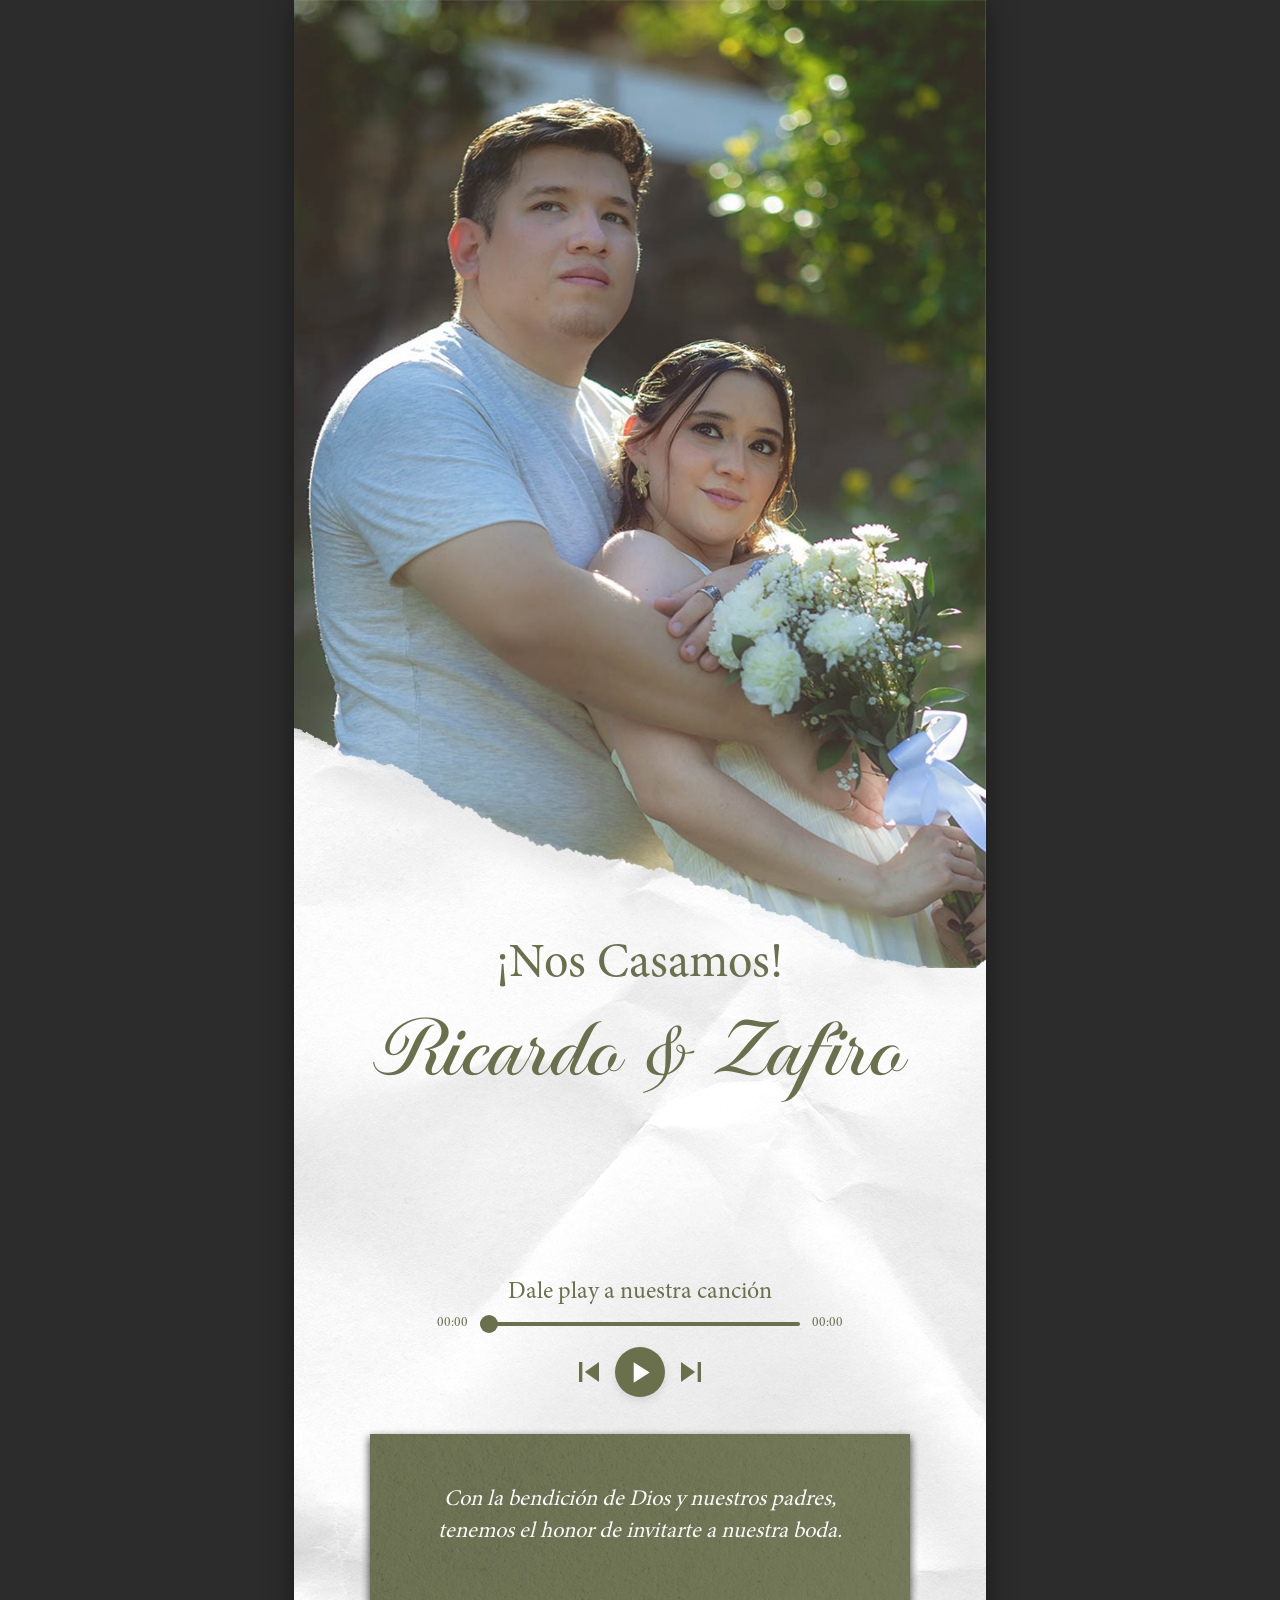
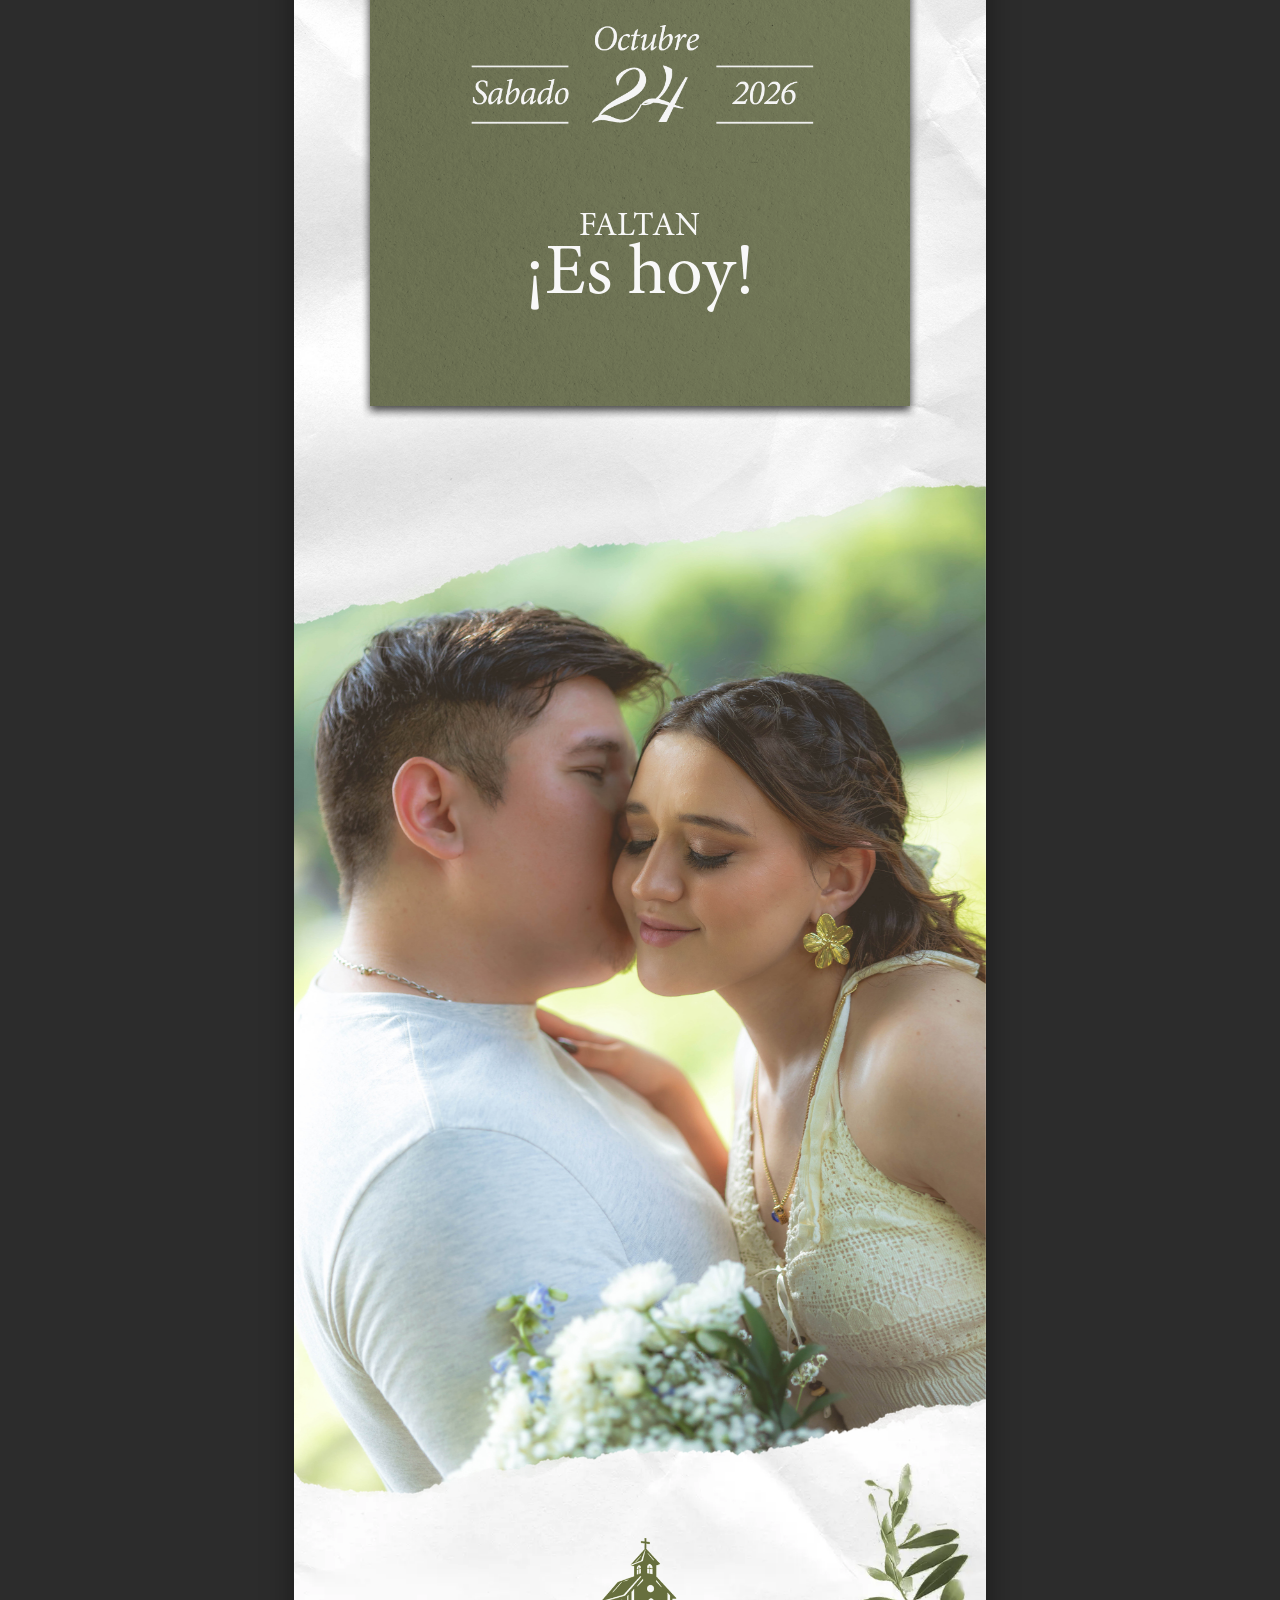
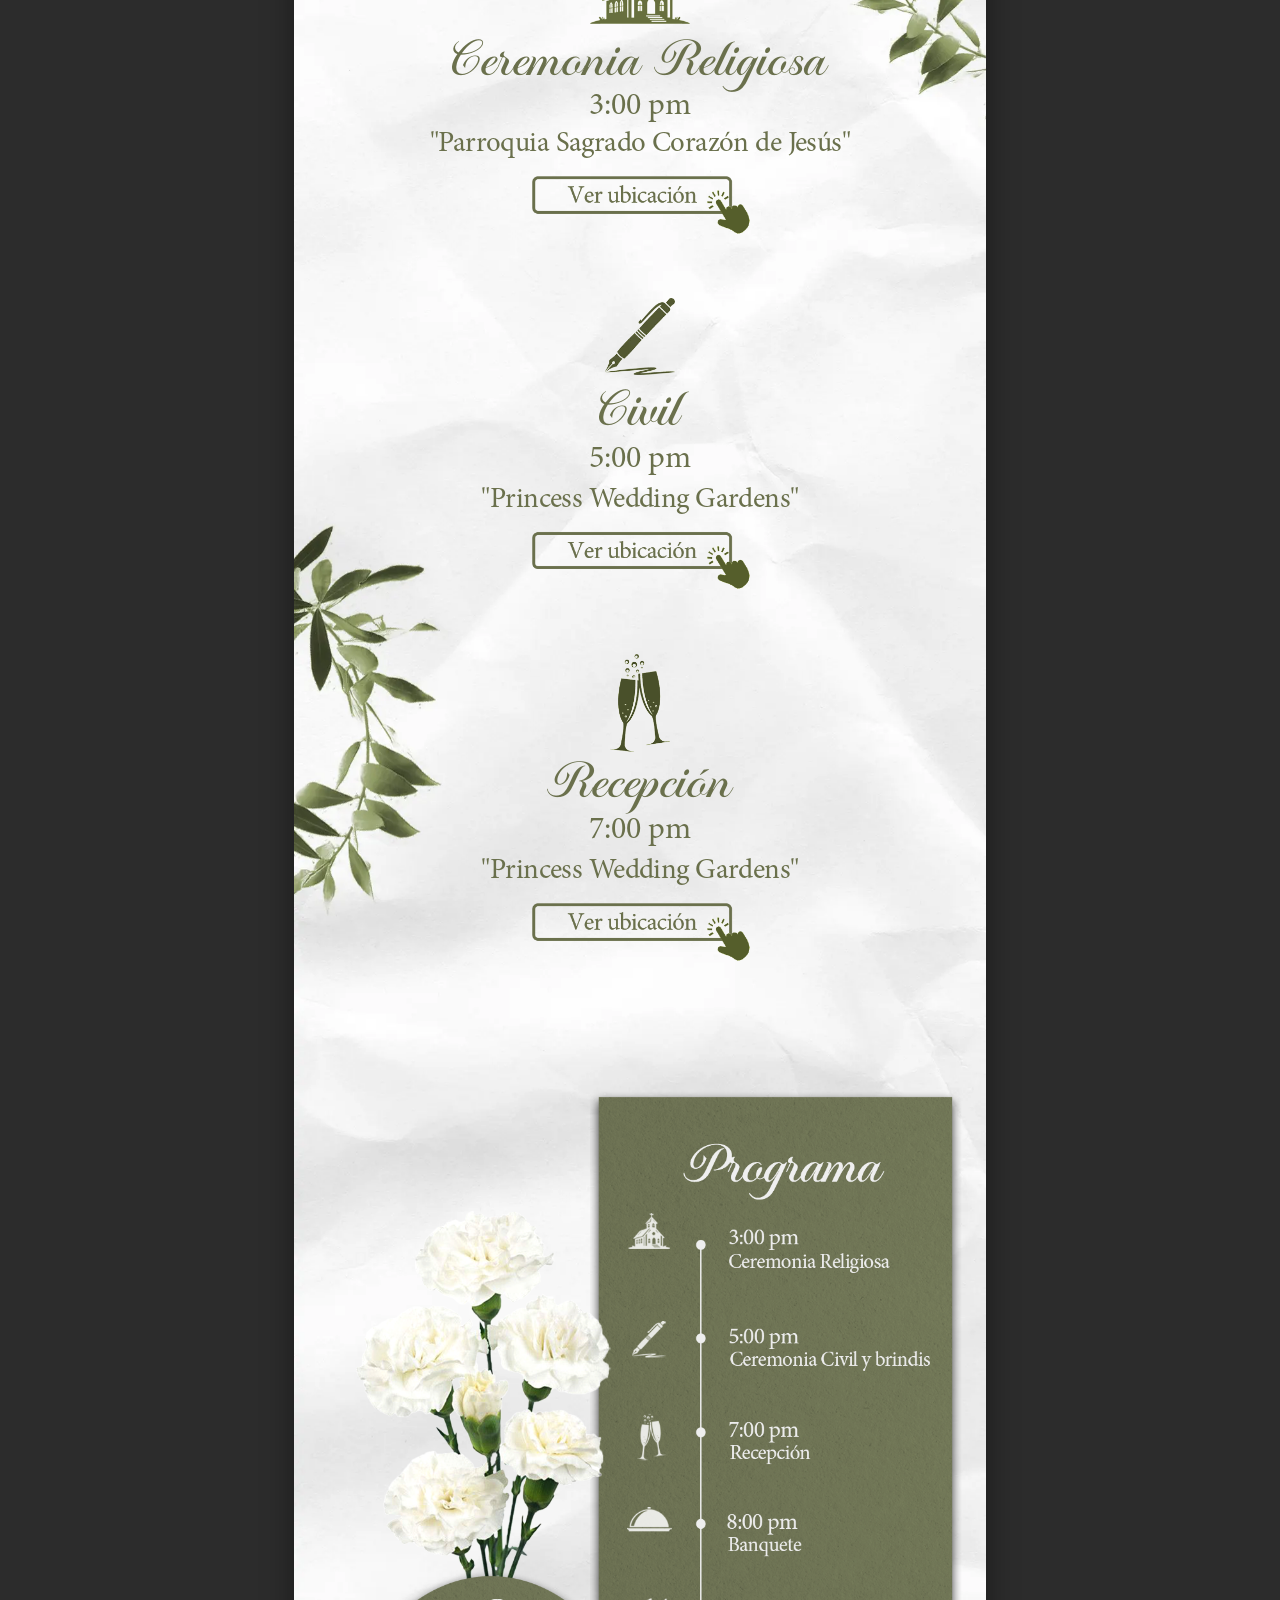
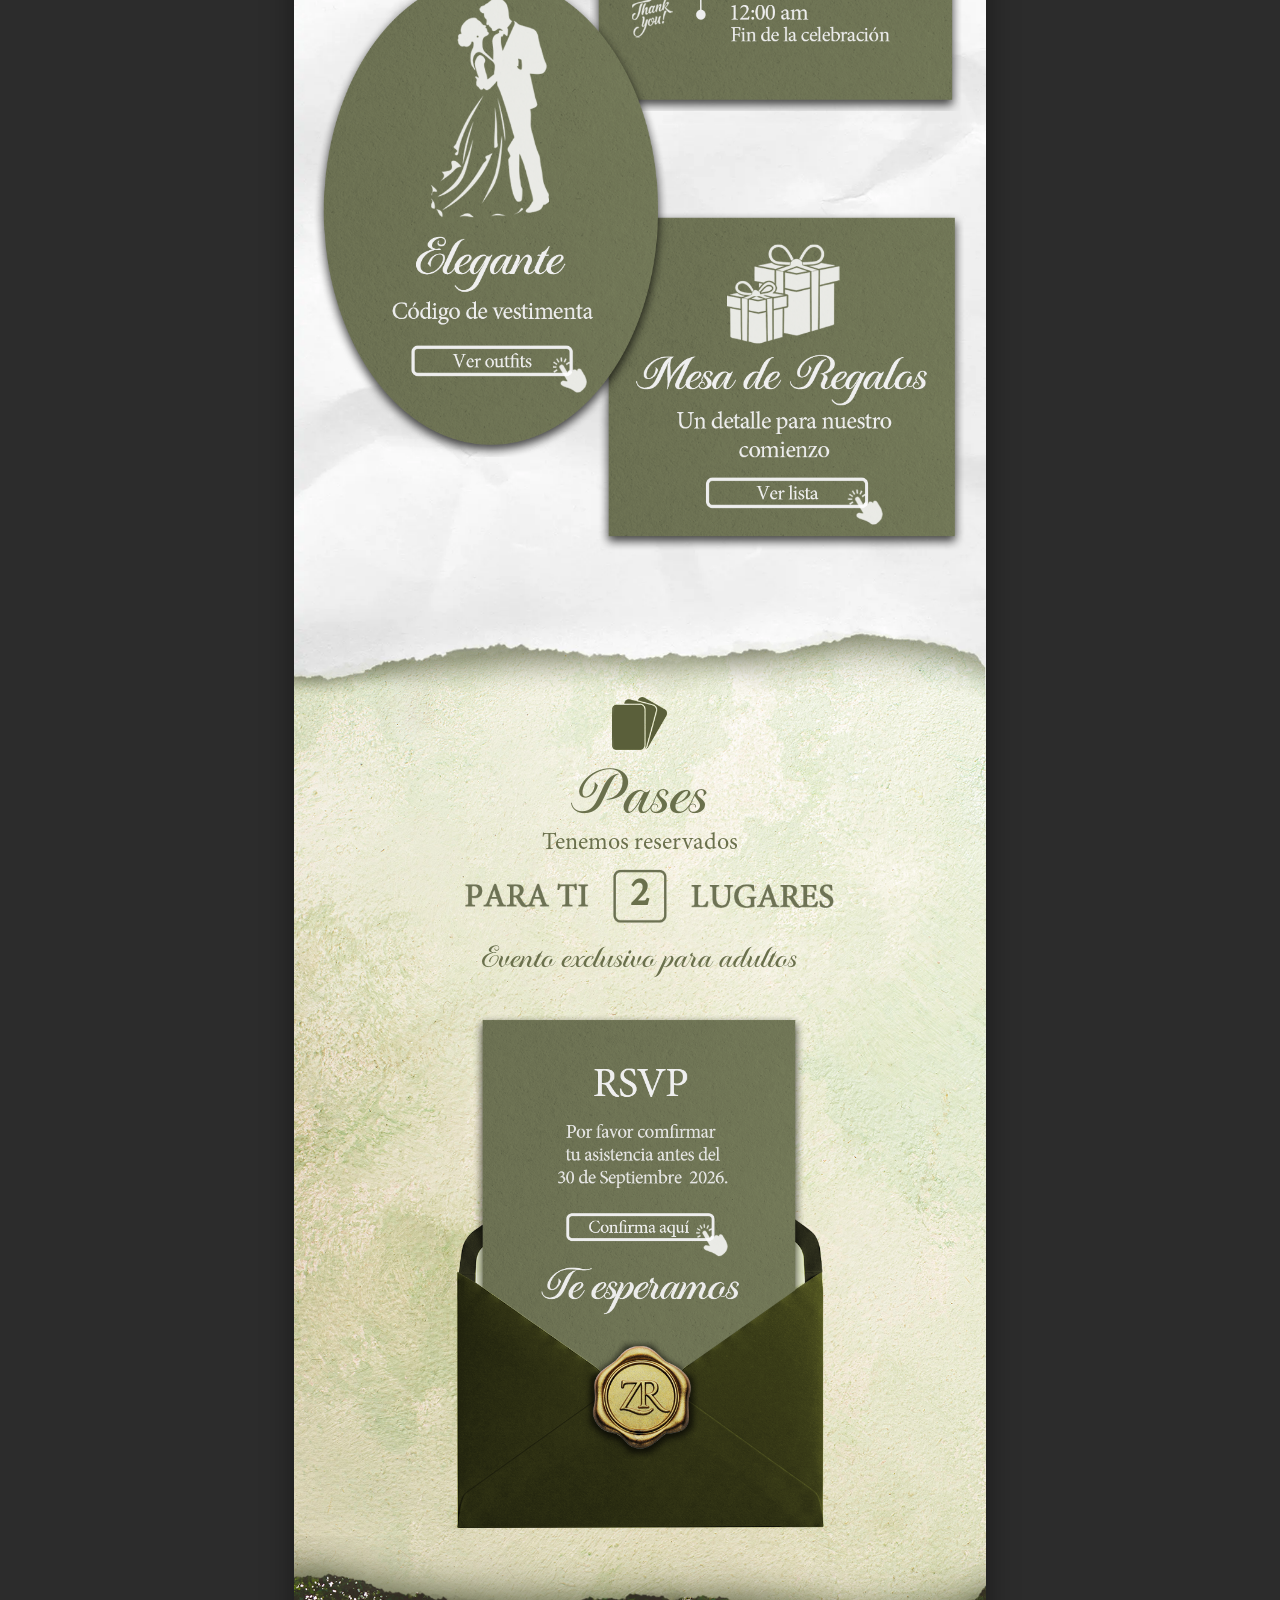
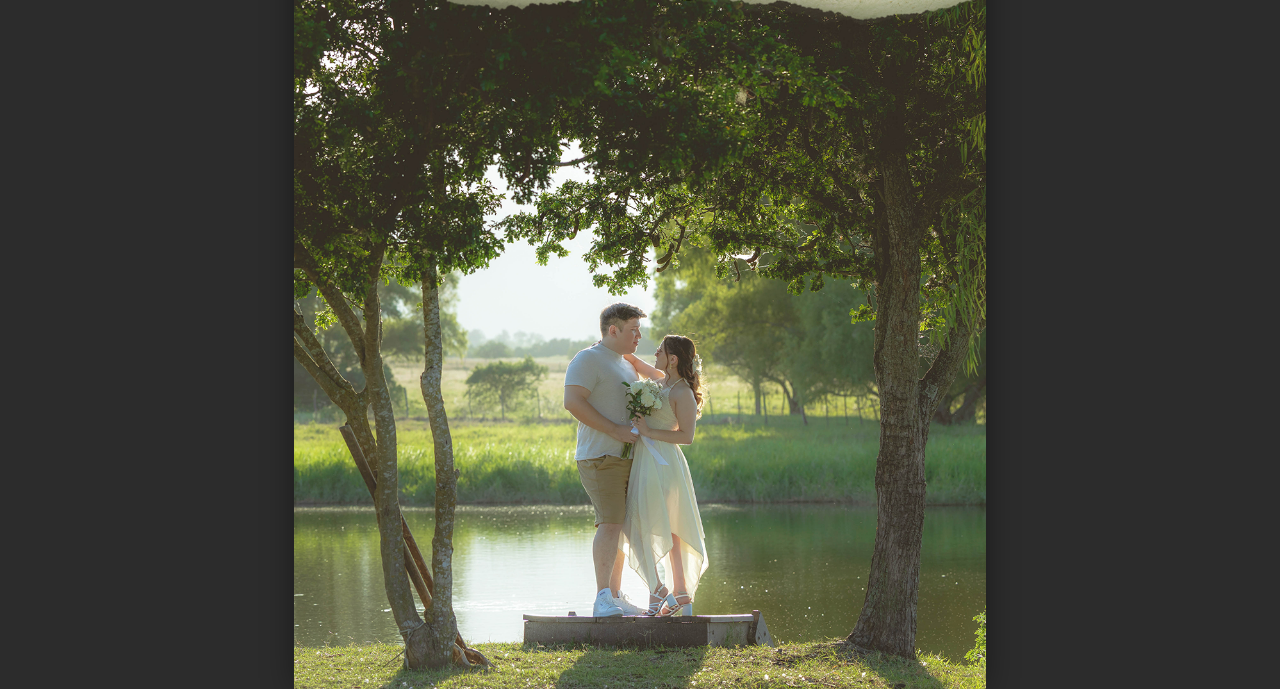
==== commit eb90084a: "Added simplified page version" ====
--- a/invitation.html
+++ b/invitation.html
@@ -48,7 +48,7 @@
                                 <svg viewBox="0 0 24 24"><path d="M6 18l8.5-6L6 6v12zM16 6v12h2V6h-2z"/></svg>
                             </span>
                         </div>
-                        <audio id="wedding-song" src="assets/Tennessee_Whiskey.mp3" preload="metadata"></audio>
+                        <audio id="wedding-song" src="assets/Steal_The_Show.mp3" preload="metadata"></audio>
                     </div>
                 </div>
 
--- a/css/style.css
+++ b/css/style.css
@@ -259,15 +259,16 @@
         font-style: italic;
         margin-top: 6%;
         line-height: 1.4;
+        white-space: nowrap;
     }
     .countdown-container {
         color: var(--color-light); 
         font-family: var(--font-serif);
-        margin-top: 60%;
+        margin-top: 58%;
         
     }
     .faltan-title {
-        font-size: clamp(1rem, 3.5vw, 5rem);
+        font-size: clamp(2rem, 2.8vw, 2.1rem);
         margin-bottom: -8%;
     }
     .countdown-timer {
@@ -331,11 +332,11 @@
         display: flex;
         flex-direction: column;
         align-items: center;
-        margin-bottom: 8%;
-    }
-    .event-icon1 { width: clamp(75px, 12vw, 100px); margin: 0 auto 3% auto; position: relative; z-index: 2; }
-    .event-icon2 { width: clamp(55px, 12vw, 80px); margin: 0 auto 3% auto; position: relative; z-index: 2; }
-    .event-icon3 { width: clamp(50px, 12vw, 70px); margin: 0 auto 2% auto; position: relative; z-index: 2; }
+        margin-bottom: 10%;
+    }
+    .event-icon1 { width: clamp(55px, 12vw, 100px); margin: 0 auto 3% auto; position: relative; z-index: 2; }
+    .event-icon2 { width: clamp(40px, 12vw, 70px); margin: 0 auto 3% auto; position: relative; z-index: 2; }
+    .event-icon3 { width: clamp(30px, 10vw, 60px); margin: 0 auto 2% auto; position: relative; z-index: 2; }
     .event-text-block {
         text-align: center;
         padding: 0 20px;
@@ -366,7 +367,7 @@
     .location-btn-link:hover { transform: scale(1.03); opacity: 0.9; }
     .location-btn-img {
         width: clamp(160px, 38vw, 230px);
-        margin: -5% auto 0 auto;
+        margin: -5% 5% 0 auto;
     }
     .details-text {
         position: relative; 
@@ -462,7 +463,7 @@
         left: 50%;
         transform: translate(-50%, -50%);
         font-family: var(--font-serif);
-        font-size: clamp(1.6rem, 5vw, 2.5rem);
+        font-size: clamp(1.3rem, 5vw, 2.5rem);
         color: var(--color-accent);
         font-weight: 600;
     }
@@ -527,33 +528,139 @@
 /* ========================================= */
 /* --- 6. MEDIA QUERIES (Mobile) --- */
 /* ========================================= */
-@media (max-width: 800px) {
-
-    .intro-overlay { padding: 35% 8% 12% 8%; }
-    .events-overlay { padding: 15% 5% 10% 5%; }
-    /* Keeps RSVP safe bounds proportional on mobile */
-    .rsvp-overlay { padding: 15% 8% 15% 8%; }
+@media (max-width: 820px) {
+
+    /* --- 1. OVERLAY SAFE ZONES --- */
+    /* Mobile text stacks taller, so we need slightly larger top/bottom padding 
+       to keep everything inside the paper and green backgrounds. */
+    .intro-pull-up { margin-top: -38%; }
+    .intro-overlay { padding: 36% 5% 20% 5%; }
+    .events-overlay { padding: 20% 5% 10% 5%; }
+    .rsvp-overlay { padding: 15% 5% 15% 5%; }
+    .date-text {
+        position: relative; 
+        width: 100%; 
+        text-align: center;
+        z-index: 10;
+        margin-top: 7%;
+    }
+    .main-text { 
+        margin-top: -5%;
+        position: relative; 
+    }
+    .serif-subtitle { /* --- Nos casamos--- */
+        font-family: var(--font-serif);
+        font-size: clamp(1.7rem, 6vw, 3rem);
+        white-space: nowrap;
+        font-weight: 400;
+        text-align: center;
+        position: relative; 
+        z-index: 10;
+    }
+    .script-title { /* --- Ricardo y Zafiro--- */
+        font-family: var(--font-script);
+        font-size: clamp(2.6rem, 8.5vw, 5rem);
+        white-space: nowrap;
+        font-weight: 400;
+        text-align: center;
+        position: relative;
+        z-index: 10;
+        margin-top: -1%;
+    }
+    /* --- 2. MUSIC PLAYER --- */
+    /* Widens the progress bar so it is easier to tap with a finger */
+    .progress-bar-container {
+        max-width: 75%;
+        padding: 0 10px;
+    }
+    .player-title { 
+        font-size: clamp(.5rem, 3.4vw, 1.5rem);
+        font-weight: 500;
+        margin-bottom: 0px;
+    }
+    .top-invitation-text { /* --- Con la bendicion... --- */
+        font-family: var(--font-serif);
+        font-size: clamp(0.8rem, 3vw, 2em);
+        color: var(--color-light); 
+        font-style: italic;
+        margin-top: 8%;
+        line-height: 1.4;
+        white-space: nowrap;
+    } /* --- 3. COUNTDOWN TIMER --- */
+    /* Lowers the minimum font-size floor so the timer doesn't break onto two lines */
+    .countdown-timer {
+        font-size: clamp(2rem, 10vw, 4rem);
+    }
+    .countdown-container {
+        margin-top: 55%; /* Pulls the timer up slightly */
+    }
+    .time-block .label {
+        margin-top: -25%; /* Re-aligns the "Dias/Horas" labels to the smaller numbers */
+    }
+    .faltan-title {
+        font-size: clamp(1rem, 4vw, 2rem);
+        margin-bottom: -5%;
+    }
+    /* --- 4. EVENTS SECTION --- */
+    .events-container {
+        position: relative; 
+        width: 100%;
+        z-index: 10;
+        margin-top: 0%;
+    }
+    .event-item {
+        margin-bottom: 10%; /* Adds breathing room between locations */
+    }
+    .event-text-block {
+        text-align: center;
+        padding: 0 20px;
+        margin-bottom: 10px;
+    }
+    .event-title {
+        font-family: var(--font-script);
+        font-size: clamp(1.5rem, 5.5vw, 2.8rem);
+        font-weight: 400;
+        line-height: 1.1;
+    }
+    .event-time {
+        font-family: var(--font-serif);
+        font-size: clamp(1.2rem, 4vw, 3rem);
+        margin-top: -2.5%;
+    }
+    .event-location {
+        font-family: var(--font-serif);
+        font-size: clamp(1rem, 3.5vw, 2rem);
+        margin-top: -2.5%;
+        letter-spacing: -0.02em; 
+    }
+    .location-btn-img {
+        width: clamp(100px, 32vw, 200px); /* Increases relative size for readability */
+       margin: -6% -5% 0 auto; /* Pulls the button closer to the text */
+    }
+
+    /* --- 5. DETAILS COLLAGE --- */
+    .program { max-width: 60%; margin-right: -3%; margin-top: -5%; }
+    .dress { max-width: 60%; margin-left: -5%; margin-top: -85%; }
+    .gifts { max-width: 60%; margin-right: -5%; margin-top: -45%; }
     
-    .event-title { font-size: clamp(1.7rem, 5.5vw, 2.8rem); }
-    .event-time { font-size: clamp(1.4rem, 2.8vw, 1.6rem); }
-    .event-location { font-size: clamp(1.1rem, 2.3vw, 1.35rem); }
-
-    .location-btn-img {
-        width: clamp(95px, 35vw, 230px);
-        margin-top: -10%;
-    }
-    
-    .details-text { margin-top: clamp(50px, 15vw, 100px); }
-    .dress { margin-top: -81%; }
-    
-    .tickets-icon { width: clamp(15px, 8vw, 60px); }
-    .pases-title { font-size: clamp(.9rem, 7vmin, 4rem); margin-bottom: 0; }
-    .pases-subtitle { font-size: clamp(.8rem, 2.5vmin, 1.4rem); }
-
-    .lugares-wrapper { max-width: 45%; }
-    .lugares-img { margin-left: 2.6%; }
-    .tickets-number { font-size: clamp(1.5rem, 5vmin, 2.5rem); }
-    .adults-text { font-size: clamp(1rem, 2.8vmin, 1.4rem); }
-
-    .confirm-btn-link { margin-top: 34%; }
+    .outfit-btn-link, .gifts-btn-link {
+        width: 50%; /* Larger tap targets for Amazon/Pinterest links */
+        bottom: 7.5%; 
+    }
+
+    /* --- 6. RSVP & PASES --- */
+    .pases-container {
+        margin-top: 6%;
+    }
+    .lugares-wrapper {
+        max-width: 50%; /* Makes the "Lugares" box larger */
+    }
+    .envelope-container {
+        max-width: 60%; /* Expands the envelope */;
+        margin: 6% auto;
+    }
+    .confirm-btn-link {
+        width: 55%; /* Enlarges the RSVP button */
+        margin-top: 33%; /* Centers the button inside the resized envelope */
+    }
 }
